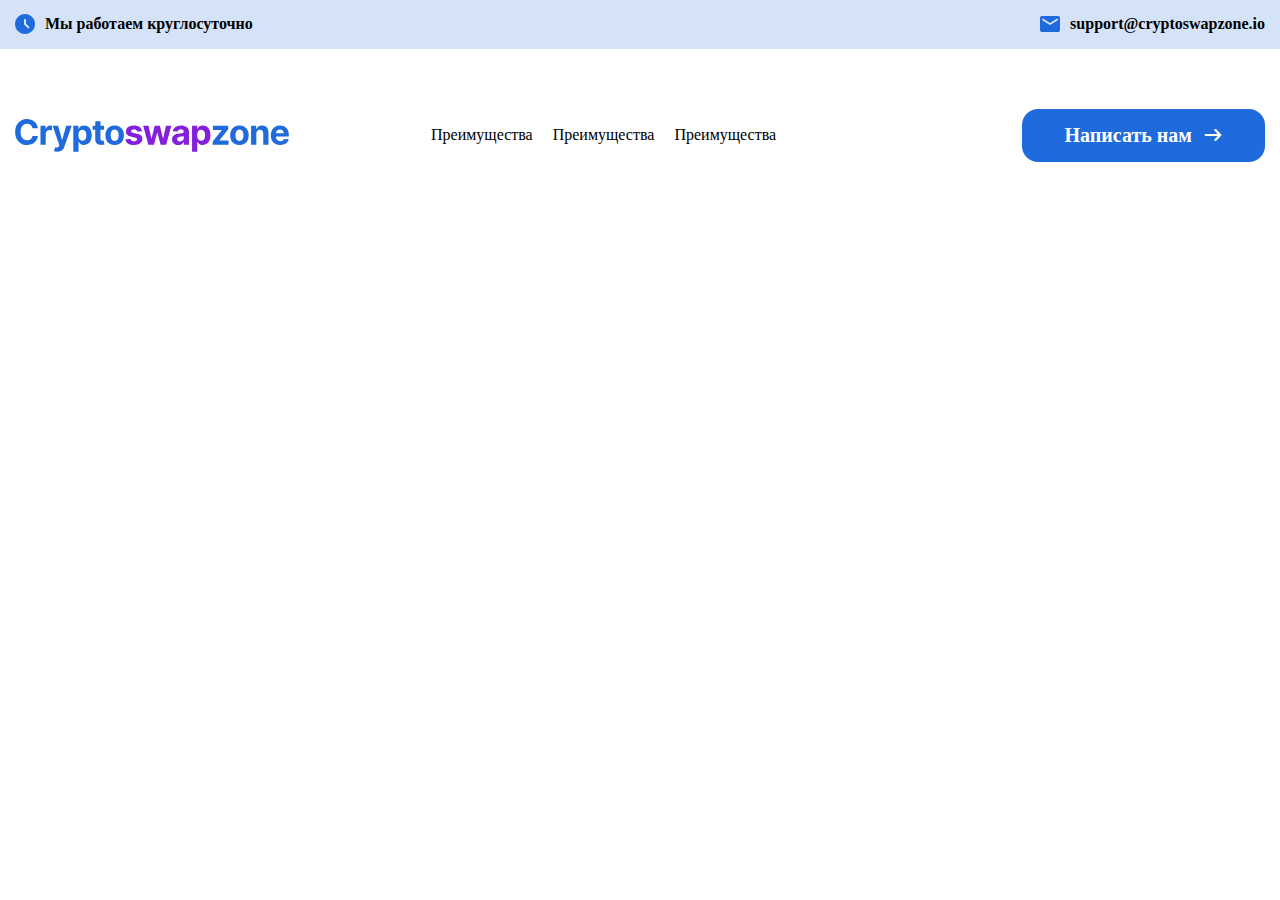
==== index.html @ b7649d2c "Add files via upload" ====
<!DOCTYPE html>
<html lang="ru">
  <head>
    <meta charset="UTF-8" />
    <meta name="viewport" content="width=device-width, initial-scale=1.0" />
    <title>Document</title>
    <link rel="stylesheet" href="css/fonts.css" />
    <link rel="stylesheet" href="css/reset.css" />
    <link rel="stylesheet" href="css/global.css" />
    <link rel="stylesheet" href="css/style.css" />
  </head>
  <body>
    <div class="wrapper">
      <header class="header">
        <div class="header__banner">
          <div class="container">
            <div class="header__banner-inner">
              <p class="header__banner-title">
                <svg
                  width="20"
                  height="20"
                  viewBox="0 0 20 20"
                  fill="none"
                  xmlns="http://www.w3.org/2000/svg"
                >
                  <path
                    d="M11 9.6V6C11 5.71667 10.9042 5.47917 10.7125 5.2875C10.5208 5.09583 10.2833 5 10 5C9.71667 5 9.47917 5.09583 9.2875 5.2875C9.09584 5.47917 9 5.71667 9 6V9.975C9 10.1083 9.025 10.2375 9.075 10.3625C9.125 10.4875 9.2 10.6 9.3 10.7L12.6 14C12.7833 14.1833 13.0167 14.275 13.3 14.275C13.5833 14.275 13.8167 14.1833 14 14C14.1833 13.8167 14.275 13.5833 14.275 13.3C14.275 13.0167 14.1833 12.7833 14 12.6L11 9.6ZM10 20C8.61667 20 7.31667 19.7375 6.1 19.2125C4.88333 18.6875 3.825 17.975 2.925 17.075C2.025 16.175 1.3125 15.1167 0.7875 13.9C0.2625 12.6833 0 11.3833 0 10C0 8.61667 0.2625 7.31667 0.7875 6.1C1.3125 4.88333 2.025 3.825 2.925 2.925C3.825 2.025 4.88333 1.3125 6.1 0.7875C7.31667 0.2625 8.61667 0 10 0C11.3833 0 12.6833 0.2625 13.9 0.7875C15.1167 1.3125 16.175 2.025 17.075 2.925C17.975 3.825 18.6875 4.88333 19.2125 6.1C19.7375 7.31667 20 8.61667 20 10C20 11.3833 19.7375 12.6833 19.2125 13.9C18.6875 15.1167 17.975 16.175 17.075 17.075C16.175 17.975 15.1167 18.6875 13.9 19.2125C12.6833 19.7375 11.3833 20 10 20Z"
                    fill="#1F6BDD"
                  />
                </svg>
                Мы работаем круглосуточно
              </p>
              <a
                class="header__banner-email"
                href="mailto:support@cryptoswapzone.io"
              >
                <svg
                  width="20"
                  height="16"
                  viewBox="0 0 20 16"
                  fill="none"
                  xmlns="http://www.w3.org/2000/svg"
                >
                  <path
                    d="M2.00001 16C1.45001 16 0.979172 15.8042 0.587503 15.4125C0.195834 15.0208 0 14.55 0 14V2C0 1.45 0.195834 0.979167 0.587503 0.5875C0.979172 0.195833 1.45001 0 2.00001 0H18.0001C18.5501 0 19.0209 0.195833 19.4126 0.5875C19.8043 0.979167 20.0001 1.45 20.0001 2V14C20.0001 14.55 19.8043 15.0208 19.4126 15.4125C19.0209 15.8042 18.5501 16 18.0001 16H2.00001ZM10 8.825C10.0834 8.825 10.1709 8.8125 10.2626 8.7875C10.3542 8.7625 10.4417 8.725 10.5251 8.675L17.6001 4.25C17.7334 4.16667 17.8334 4.0625 17.9001 3.9375C17.9668 3.8125 18.0001 3.675 18.0001 3.525C18.0001 3.19167 17.8584 2.94167 17.5751 2.775C17.2918 2.60833 17.0001 2.61667 16.7001 2.8L10 7L3.30002 2.8C3.00001 2.61667 2.70835 2.6125 2.42501 2.7875C2.14168 2.9625 2.00001 3.20833 2.00001 3.525C2.00001 3.69167 2.03334 3.8375 2.10001 3.9625C2.16668 4.0875 2.26668 4.18333 2.40001 4.25L9.47505 8.675C9.55838 8.725 9.64588 8.7625 9.73755 8.7875C9.82922 8.8125 9.91671 8.825 10 8.825Z"
                    fill="#1F6BDD"
                  />
                </svg>
                support@cryptoswapzone.io
              </a>
            </div>
          </div>
        </div>
        <div class="header__menu container">
          <div class="header__menu-inner">
            <div class="header__menu-left">
              <img
                src="./images/Cryptoswapzone.svg"
                alt="Cryptoswapzone-logo"
              />
              <nav class="header__nav">
                <ul class="header__nav-list">
                  <li class="header__nav-item">
                    <a class="header__nav-link" href="#advantages"
                      >Преимущества</a
                    >
                  </li>
                  <li class="header__nav-item">
                    <a class="header__nav-link" href="#advantages"
                      >Преимущества</a
                    >
                  </li>
                  <li class="header__nav-item">
                    <a class="header__nav-link" href="#advantages"
                      >Преимущества</a
                    >
                  </li>
                </ul>
              </nav>
            </div>
            <button class="header__button">
              Написать нам
              <svg
                width="18"
                height="12"
                viewBox="0 0 18 12"
                fill="none"
                xmlns="http://www.w3.org/2000/svg"
              >
                <path
                  d="M13.7057 7.07855H1.67875C1.37313 7.07855 1.11695 6.97519 0.91021 6.76847C0.703468 6.56175 0.600098 6.30559 0.600098 6C0.600098 5.69441 0.703468 5.43825 0.91021 5.23153C1.11695 5.02481 1.37313 4.92144 1.67875 4.92144H13.7057L10.6316 1.84756C10.4158 1.63185 10.3125 1.38019 10.3214 1.09257C10.3304 0.804959 10.4338 0.553297 10.6316 0.337586C10.8473 0.121875 11.1035 0.00952533 11.4001 0.00053737C11.6967 -0.00845059 11.9529 0.0949109 12.1686 0.310622L17.1035 5.24501C17.2113 5.35287 17.2877 5.46971 17.3327 5.59554C17.3776 5.72137 17.4001 5.85619 17.4001 6C17.4001 6.14381 17.3776 6.27863 17.3327 6.40446C17.2877 6.53029 17.2113 6.64713 17.1035 6.75499L12.1686 11.6894C11.9529 11.9051 11.6967 12.0084 11.4001 11.9995C11.1035 11.9905 10.8473 11.8781 10.6316 11.6624C10.4338 11.4467 10.3304 11.195 10.3214 10.9074C10.3125 10.6198 10.4158 10.3681 10.6316 10.1524L13.7057 7.07855Z"
                  fill="white"
                />
              </svg>
            </button>
          </div>
        </div>
      </header>
      <main class="main"></main>
      <footer class="footer"></footer>
    </div>
  </body>
</html>
---- css/fonts.css ----
@font-face {
  font-family: "Gilroy";
  src: local("Gilroy-Bold"), local("Gilroy-Bold"),
    url("../fonts/Gilroy-Bold.woff2") format("woff2"),
    url("../fonts/Gilroy-Bold.woff") format("woff");
  font-weight: bold;
  font-style: normal;
  font-display: swap;
}

@font-face {
  font-family: "Gilroy";
  src: local("Gilroy-Medium"), local("Gilroy-Medium"),
    url("../fonts/Gilroy-Medium.woff2") format("woff2"),
    url("../fonts/Gilroy-Medium.woff") format("woff");
  font-weight: 500;
  font-style: normal;
  font-display: swap;
}

@font-face {
  font-family: "Gilroy";
  src: local("Gilroy-SemiBold"), local("Gilroy-SemiBold"),
    url("../fonts/Gilroy-SemiBold.woff2") format("woff2"),
    url("../fonts/Gilroy-SemiBold.woff") format("woff");
  font-weight: 600;
  font-style: normal;
  font-display: swap;
}
---- css/global.css ----
/* Глобальные стили */

:root {
  --general-text: #0e2850;
  --accent-text: #1f6bdd;
  --second-accent-text: #841fdd;
  --general-bg: #ffffff;
  --accent-bg: #f4e7ff;
  --second-accent-bg: #841fdd;
  --footer-text: #ffffff;
  --transition: all 0.4s;
}

.body {
  font-family: "Gilroy", sans-serif;
  line-height: 32.4px;
  font-size: 24px;
  font-weight: 500;
  color: var(--general-text);
  background: var(--general-bg);
}

.wrapper {
  min-height: 100%;
  width: 100%;
  overflow: hidden;
  display: flex;
  flex-direction: column;
}

.main {
  flex-grow: 1;
}

.container {
  max-width: 1750px;
  margin: 0 auto;
  padding: 0 15px;
  height: 100%;
}

.body--opened-menu {
  overflow: hidden;
}

.body--opened-modal {
  overflow: hidden;
}
---- css/style.css ----
/* ========Банер над меню======== */

.header__banner {
  font-size: 16px;
  line-height: 20.8px;
  font-weight: 600;
  background-color: #d5e3f9;
}
.header__banner-inner {
  display: flex;
  justify-content: space-between;
  align-items: center;
  padding: 14px 0;
}
.header__banner-title,
.header__banner-email {
  display: flex;
  align-items: center;
  gap: 10px;
}
.header__banner-title svg,
.header__banner-email svg {
  align-self: center;
}

/* ========Меню======== */
.header__menu {
  font-size: 16px;
  line-height: 20.8px;
}
.header__menu-inner {
  display: flex;
  justify-content: space-between;
  padding: 60px 0;
}
.header__menu-left {
  display: flex;
  justify-content: left;
  align-items: center;
  gap: 142px;
}
.header__menu-left img {
  display: block;
}
.header__nav {
  font-weight: 500;
}
.header__nav-list {
  display: flex;
  align-items: center;
  gap: 20px;
}
.header__button {
  border-radius: 16px;
  background: var(--accent-text);
  padding: 15px 43px;
  font-weight: 700;
  font-size: 20px;
  color: #fff;
  display: flex;
  align-items: center;
  gap: 12px;
}
/* ========Медиа запросы======== */

@media (max-width: 1920px) {
  /* Стили для экранов с максимальной шириной 1920px */
}

@media (max-width: 1440px) {
  /* Стили для экранов с максимальной шириной 1440px */
}
@media (max-width: 768px) {
  .header__banner {
    display: none;
  }
}
@media (max-width: 360px) {
  /* Стили для экранов с максимальной шириной 360px */
}
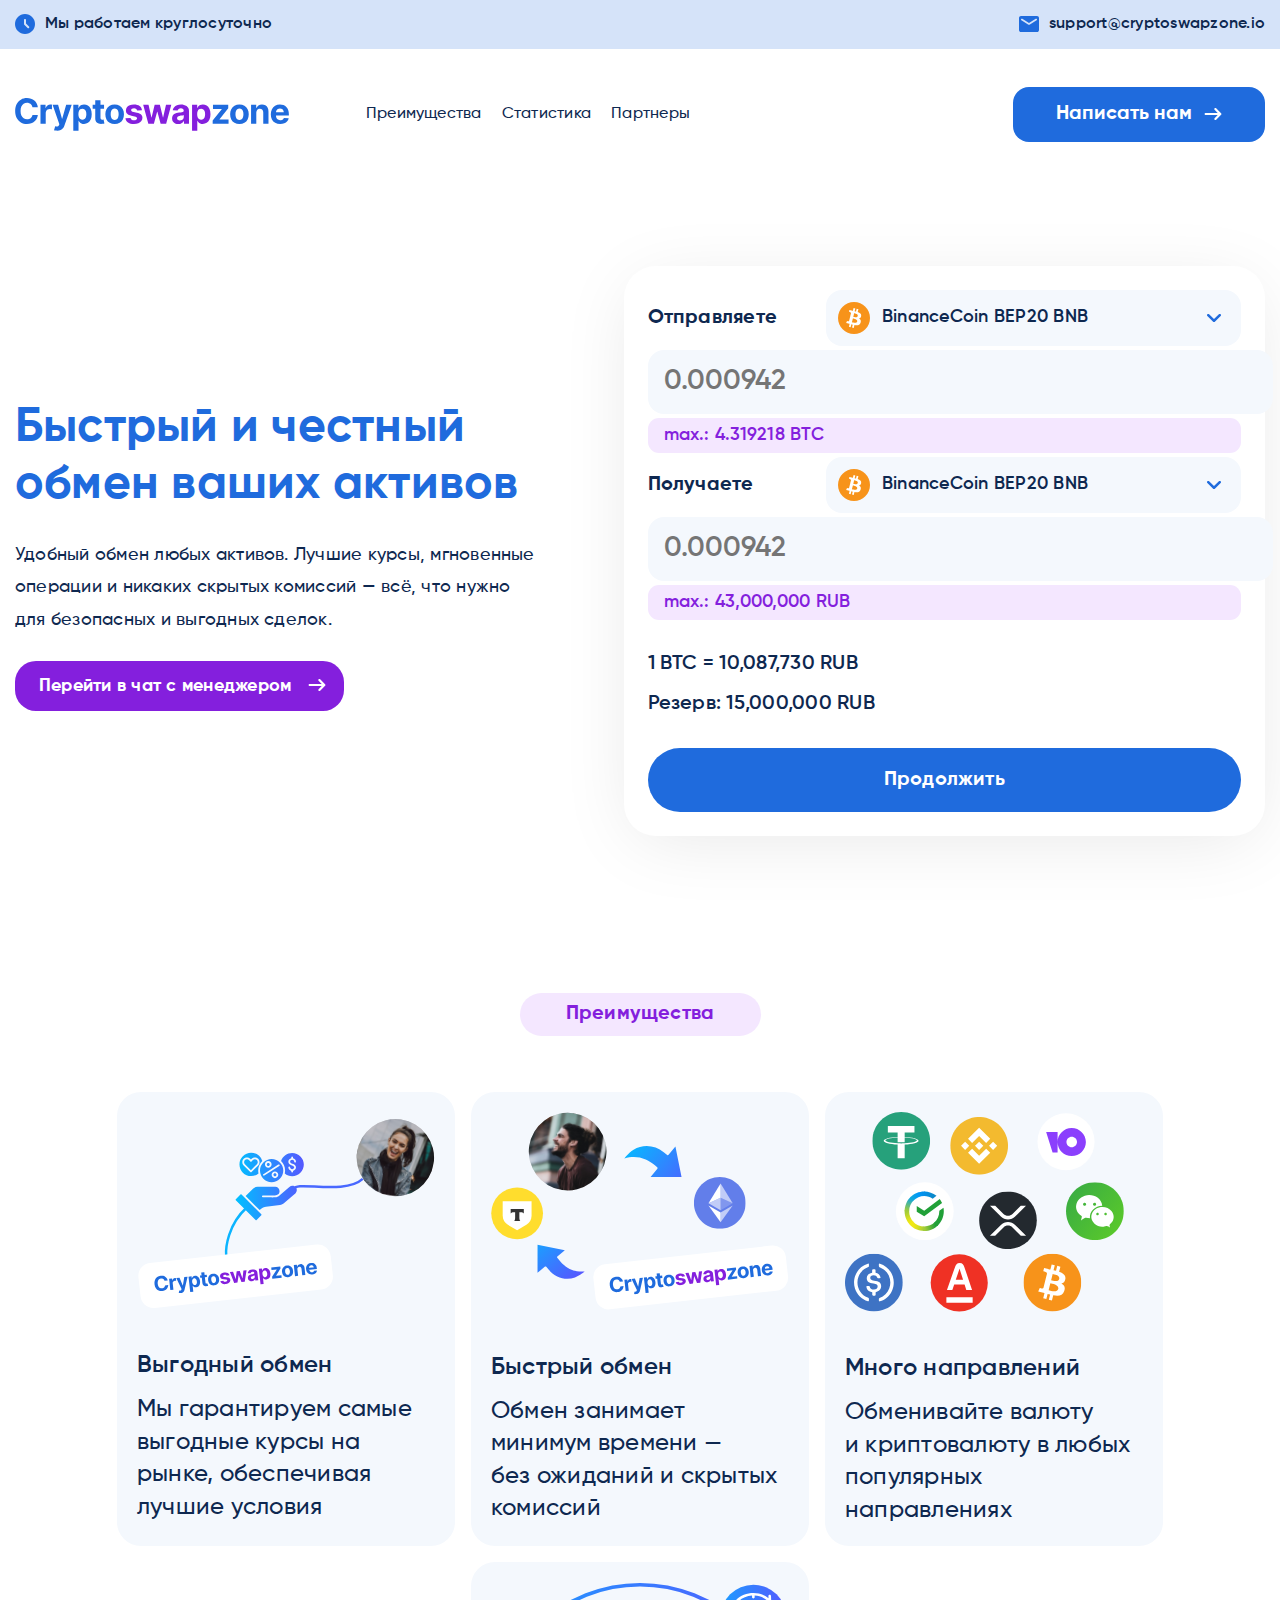
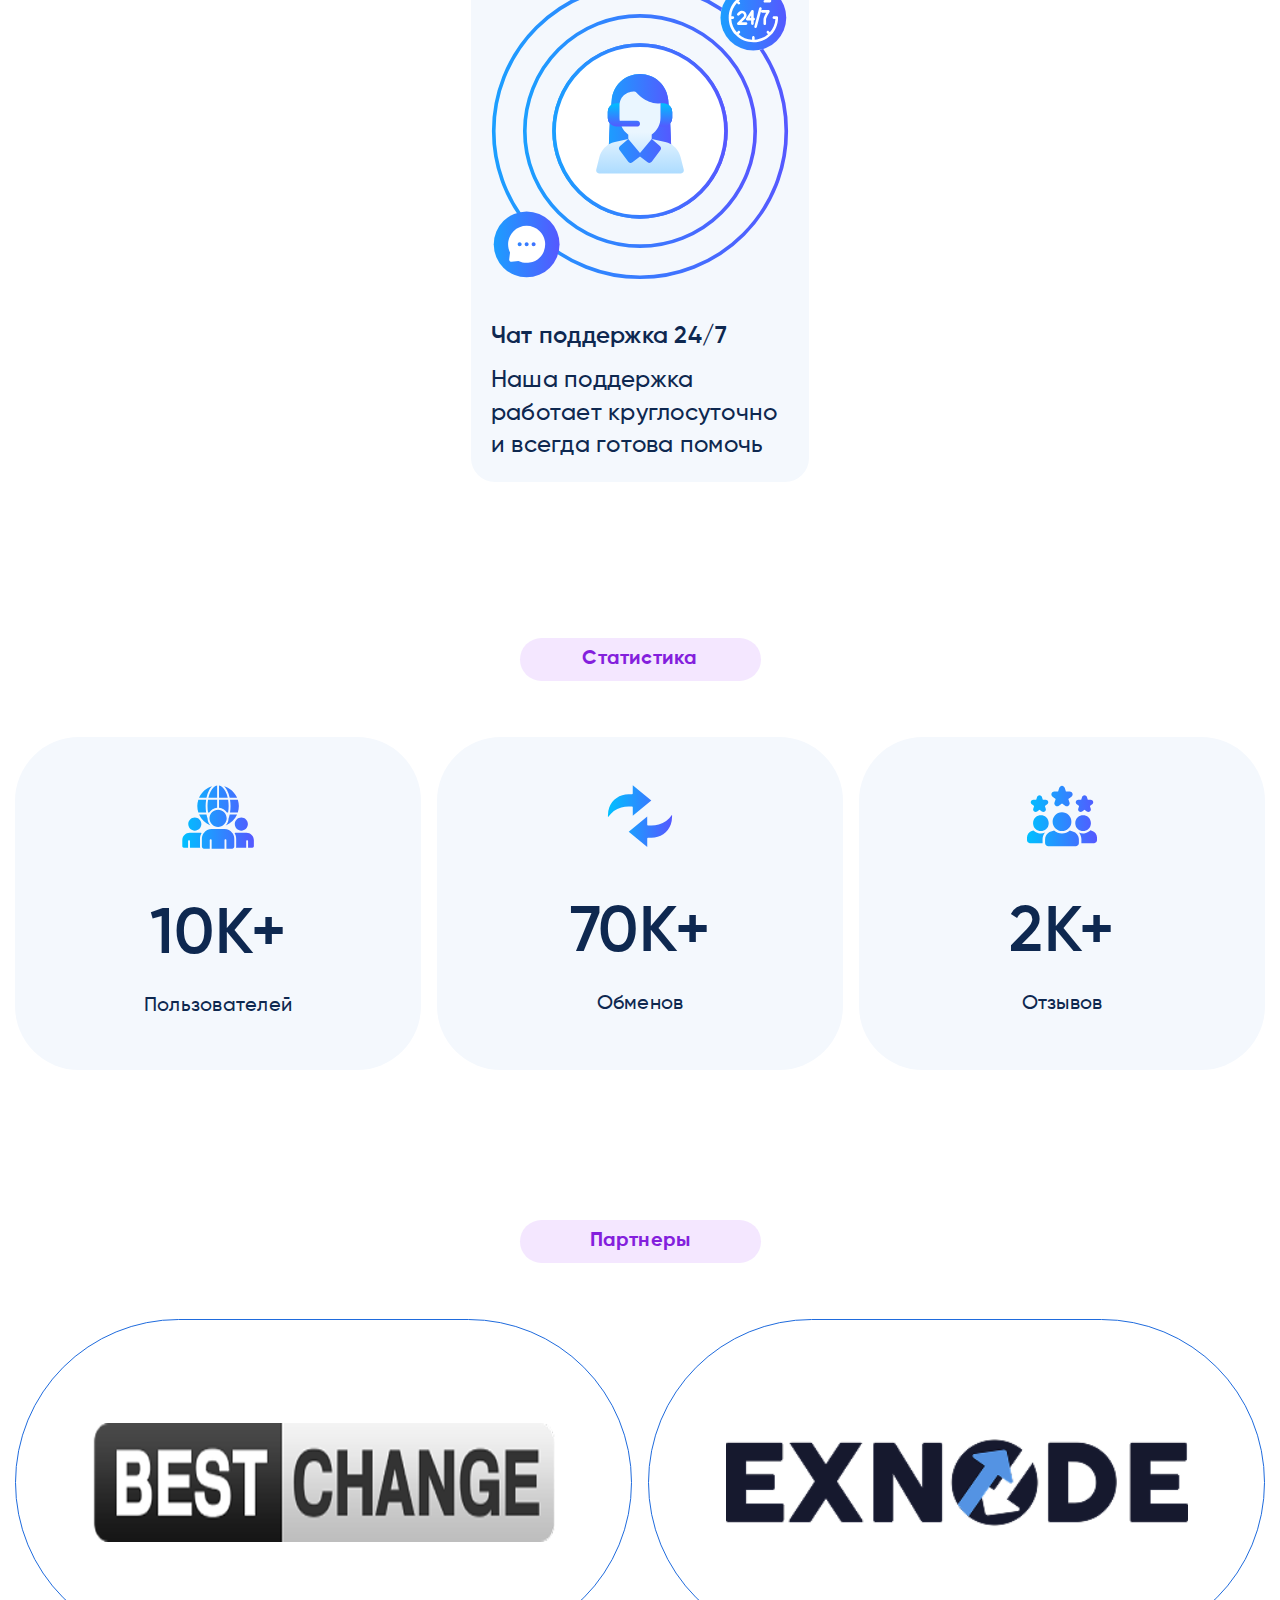
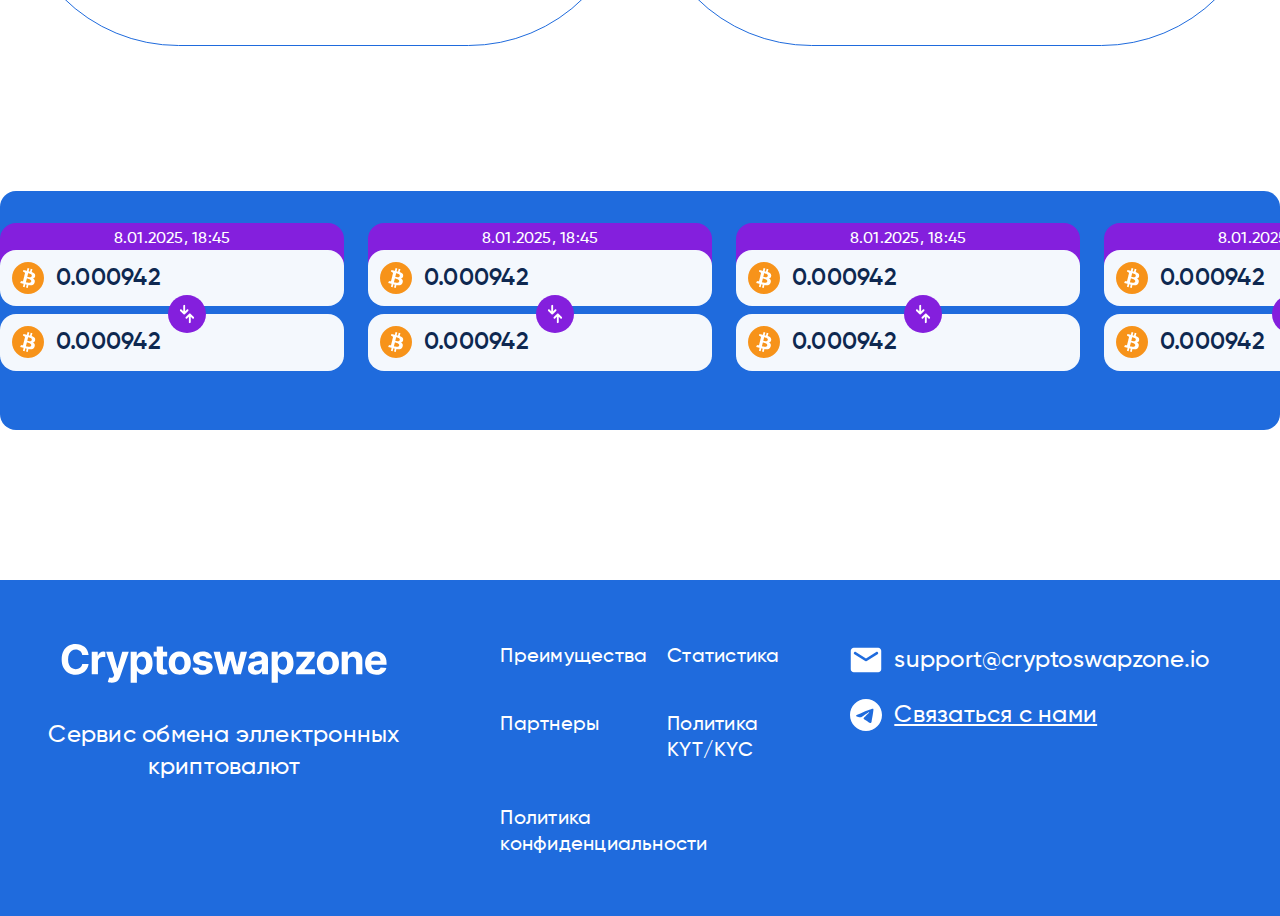
==== commit 0f9b83ac: "Add files via upload" ====
--- a/index.html
+++ b/index.html
@@ -9,8 +9,7 @@
     <link rel="stylesheet" href="css/global.css" />
     <link rel="stylesheet" href="css/style.css" />
   </head>
-  <body>
-    <div class="wrapper">
+  <body class="body">
       <header class="header">
         <div class="header__banner">
           <div class="container">
@@ -57,28 +56,32 @@
               <img
                 src="./images/Cryptoswapzone.svg"
                 alt="Cryptoswapzone-logo"
+                class="website-logo"
               />
               <nav class="header__nav">
                 <ul class="header__nav-list">
                   <li class="header__nav-item">
-                    <a class="header__nav-link" href="#advantages"
+                    <a class="header__nav-link" href="#features"
                       >Преимущества</a
                     >
                   </li>
                   <li class="header__nav-item">
-                    <a class="header__nav-link" href="#advantages"
-                      >Преимущества</a
+                    <a class="header__nav-link" href="#statistic"
+                      >Статистика</a
                     >
                   </li>
                   <li class="header__nav-item">
-                    <a class="header__nav-link" href="#advantages"
-                      >Преимущества</a
+                    <a class="header__nav-link" href="#partners"
+                      >Партнеры</a
                     >
                   </li>
                 </ul>
               </nav>
             </div>
-            <button class="header__button">
+            <a class="burger-icon" href="#">
+              <span></span>
+            </a>
+            <button class="header__button" onclick="openModal()">
               Написать нам
               <svg
                 width="18"
@@ -96,8 +99,317 @@
           </div>
         </div>
       </header>
-      <main class="main"></main>
-      <footer class="footer"></footer>
+      <main class="main">
+        <section class="hero container">
+          <div class="hero__wrapper">
+            <div class="hero__descr">
+              <h1 class="hero__title">Быстрый и честный обмен ваших активов</h1>
+              <p class="hero__text">Удобный обмен любых активов. Лучшие курсы, мгновенные операции и никаких скрытых комиссий — всё, что нужно для безопасных и выгодных сделок.</p>
+              <a class="hero__button" href="#">
+                Перейти в чат с менеджером
+                <svg width="18" height="12" viewBox="0 0 18 12" fill="none" xmlns="http://www.w3.org/2000/svg">
+                  <path d="M13.7057 7.07855H1.67875C1.37313 7.07855 1.11695 6.97519 0.91021 6.76847C0.703468 6.56175 0.600098 6.30559 0.600098 6C0.600098 5.69441 0.703468 5.43825 0.91021 5.23153C1.11695 5.02481 1.37313 4.92144 1.67875 4.92144H13.7057L10.6316 1.84756C10.4158 1.63185 10.3125 1.38019 10.3214 1.09257C10.3304 0.804959 10.4338 0.553297 10.6316 0.337586C10.8473 0.121875 11.1035 0.00952533 11.4001 0.00053737C11.6967 -0.00845059 11.9529 0.0949109 12.1686 0.310622L17.1035 5.24501C17.2113 5.35287 17.2877 5.46971 17.3327 5.59554C17.3776 5.72137 17.4001 5.85619 17.4001 6C17.4001 6.14381 17.3776 6.27863 17.3327 6.40446C17.2877 6.53029 17.2113 6.64713 17.1035 6.75499L12.1686 11.6894C11.9529 11.9051 11.6967 12.0084 11.4001 11.9995C11.1035 11.9905 10.8473 11.8781 10.6316 11.6624C10.4338 11.4467 10.3304 11.195 10.3214 10.9074C10.3125 10.6198 10.4158 10.3681 10.6316 10.1524L13.7057 7.07855Z" fill="white"/>
+                </svg>                   
+              </a>
+            </div>
+            <div class="calculator">
+              <div class="calculator_wrapper">
+                <div class="calculator__wrapper-title">
+                  <p class="calculator__wraper-title-text">Отправляете</p>
+                  <div class="calculator__dropdown">
+                    <div class="calculator__dropdown-left">
+                      <img src="/images/bitcoin-logo.svg" alt="bitcoin-logo">
+                      <span>BinanceCoin BEP20 BNB</span>
+                    </div>
+                    <svg width="14" height="8" viewBox="0 0 14 8" fill="none" xmlns="http://www.w3.org/2000/svg">
+                      <path d="M7 8C6.83259 8 6.67564 7.97455 6.52915 7.92366C6.38266 7.87277 6.24664 7.78626 6.12108 7.66412L0.345291 2.0458C0.115097 1.82188 0 1.5369 0 1.19084C0 0.844784 0.115097 0.559796 0.345291 0.335878C0.575486 0.111959 0.86846 0 1.22422 0C1.57997 0 1.87294 0.111959 2.10314 0.335878L7 5.09924L11.8969 0.335878C12.1271 0.111959 12.42 0 12.7758 0C13.1315 0 13.4245 0.111959 13.6547 0.335878C13.8849 0.559796 14 0.844784 14 1.19084C14 1.5369 13.8849 1.82188 13.6547 2.0458L7.87892 7.66412C7.75336 7.78626 7.61734 7.87277 7.47085 7.92366C7.32436 7.97455 7.16741 8 7 8Z" fill="#1F6BDD" />
+                    </svg>
+                  </div>
+                </div>
+                <input class="calculator__input calculator__input--send" type="number" placeholder="0.000942">
+                <div class="calculator__limit">
+                  max.: 4.319218 BTC
+                </div>
+                <div class="calculator__wrapper-title">
+                  <p class="calculator__wraper-title-text">Получаете</p>
+                  <div class="calculator__dropdown">
+                    <div class="calculator__dropdown-left">
+                      <img src="/images/bitcoin-logo.svg" alt="bitcoin-logo">
+                      <span>BinanceCoin BEP20 BNB</span>
+                    </div>
+                    <svg width="14" height="8" viewBox="0 0 14 8" fill="none" xmlns="http://www.w3.org/2000/svg">
+                      <path d="M7 8C6.83259 8 6.67564 7.97455 6.52915 7.92366C6.38266 7.87277 6.24664 7.78626 6.12108 7.66412L0.345291 2.0458C0.115097 1.82188 0 1.5369 0 1.19084C0 0.844784 0.115097 0.559796 0.345291 0.335878C0.575486 0.111959 0.86846 0 1.22422 0C1.57997 0 1.87294 0.111959 2.10314 0.335878L7 5.09924L11.8969 0.335878C12.1271 0.111959 12.42 0 12.7758 0C13.1315 0 13.4245 0.111959 13.6547 0.335878C13.8849 0.559796 14 0.844784 14 1.19084C14 1.5369 13.8849 1.82188 13.6547 2.0458L7.87892 7.66412C7.75336 7.78626 7.61734 7.87277 7.47085 7.92366C7.32436 7.97455 7.16741 8 7 8Z" fill="#1F6BDD" />
+                    </svg>
+                  </div>
+                </div>
+                <input class="calculator__input calculator__input--get" type="number" placeholder="0.000942">
+                <div class="calculator__limit calculator__limit--bottom">
+                  max.: 43,000,000 RUB
+                </div>
+                <p class="calculator_exchange-rate">
+                  <span>1 BTC</span> = <span>10,087,730 RUB</span>
+                </p>
+                <p class="calculator_reserve-rate">
+                  Резерв: <span>15,000,000 RUB</span>
+                </p>
+                <button class="calculator__button" onclick="openModal()">Продолжить</button>
+              </div>
+            </div>
+            
+          </div>
+        </section>
+        <section class="features container" id="features">
+          <div class="features__container">
+            <h2 class="section__title">
+              Преимущества
+            </h2>
+            <div class="section__wrapper section__wrapper--features">
+              <div class="features__col">
+                <img class="features__col-img" src="/images/favorable-exchange.svg" alt="">
+                <h4 class="features__col-title">
+                  Выгодный обмен
+                </h4>
+                <p class="features__col-descr">
+                  Мы гарантируем самые выгодные курсы на рынке, обеспечивая лучшие условия
+                </p>
+              </div>
+              <div class="features__col">
+                <img class="features__col-img" src="/images/quick-exchange.svg" alt="">
+                <h4 class="features__col-title">
+                  Быстрый обмен
+                </h4>
+                <p class="features__col-descr">
+                  Обмен занимает минимум времени — без ожиданий и скрытых комиссий
+                </p>
+              </div>
+              <div class="features__col">
+                <img class="features__col-img" src="/images/many-directions.svg" alt="">
+                <h4 class="features__col-title">
+                  Много направлений
+                </h4>
+                <p class="features__col-descr">
+                  Обменивайте валюту и криптовалюту в любых популярных направлениях
+                </p>
+              </div>
+              <div class="features__col">
+                <img class="features__col-img" src="/images/chat-support.svg" alt="">
+                <h4 class="features__col-title">
+                  Чат поддержка 24/7
+                </h4>
+                <p class="features__col-descr">
+                  Наша поддержка работает круглосуточно и всегда готова помочь
+                </p>
+              </div>
+            </div>
+          </div>
+        </section>
+        <section class="stats container" id="statistic">
+          <div class="stats__container">
+            <h2 class="section__title">Статистика</h2>
+            <div class="section__wrapper section__wrapper--stats">
+              <div class="stats__col">
+                <img class="stats__col-img" src="/images/group-of-people.svg" alt="group of people logo">
+                <h4 class="stats__col-title">
+                  10К+
+                </h4>
+                <span class="stats__col-descr">
+                  Пользователей
+                </span>
+              </div>
+              <div class="stats__col">
+                <img class="stats__col-img" src="/images/exchange.svg" alt="group of people logo">
+                <h4 class="stats__col-title">
+                  70К+
+                </h4>
+                <span class="stats__col-descr">
+                  Обменов
+                </span>
+              </div>
+              <div class="stats__col">
+                <img class="stats__col-img" src="/images/feedback-group-of-people.svg" alt="group of people logo">
+                <h4 class="stats__col-title">
+                  2К+
+                </h4>
+                <span class="stats__col-descr">
+                  Отзывов
+                </span>
+              </div>
+            </div>
+          </div>
+        </section>
+        <section class="partners container" id="partners">
+          <div class="partners__container">
+            <h2 class="section__title">
+              Партнеры
+            </h2>
+            <div class="section__wrapper section__wrapper--partners">
+              <div class="partners__col">
+                <img src="/images/best-change-logo.png" alt="best change logo">
+              </div>
+              <div class="partners__col">
+                <img src="/images/exnode-logo.png" alt="exnode logo">
+              </div>
+            </div>
+          </div>
+        </section>
+        <section class="carousel container">
+          <div class="carousel__container">
+            <div class="carousel__wrapper">
+              <div class="carousel__col-wrapper">
+                <div class="carousel__col-title">
+                  <div class="carousel__col-banner">8.01.2025, 18:45</div>
+                  <div class="carousel__col carousel__col--top">
+                    <img src="/images/bitcoin-logo.svg" alt="bitcoin logo">
+                    <span>0.000942</span>
+                  </div>
+                </div>
+                <div class="carousel__col carousel__col--bottom">
+                  <img src="/images/bitcoin-logo.svg" alt="bitcoin logo">
+                  <span>0.000942</span>
+                  <svg width="16" height="20" viewBox="0 0 16 20" fill="none" xmlns="http://www.w3.org/2000/svg">
+                    <path d="M11.75 12.6487V18.4377C11.75 18.7034 11.6601 18.926 11.4804 19.1057C11.3008 19.2854 11.0781 19.3752 10.8125 19.3752C10.5469 19.3752 10.3242 19.2854 10.1445 19.1057C9.96482 18.926 9.87498 18.7034 9.87498 18.4377V12.6487L8.11717 14.4065C7.94529 14.5784 7.73045 14.6643 7.47264 14.6643C7.21482 14.6643 6.99217 14.5784 6.80467 14.4065C6.61717 14.219 6.52342 13.9963 6.52342 13.7385C6.52342 13.4807 6.61717 13.2581 6.80467 13.0706L10.1562 9.71899C10.25 9.62524 10.3515 9.55884 10.4609 9.51978C10.5703 9.48071 10.6875 9.46118 10.8125 9.46118C10.9375 9.46118 11.0547 9.48071 11.164 9.51978C11.2734 9.55884 11.375 9.62524 11.4687 9.71899L14.8437 13.094C15.0312 13.2815 15.1211 13.5002 15.1133 13.7502C15.1054 14.0002 15.0078 14.219 14.8203 14.4065C14.6328 14.5784 14.414 14.6682 14.164 14.676C13.914 14.6838 13.6953 14.594 13.5078 14.4065L11.75 12.6487ZM6.12498 7.35181L7.88279 5.59399C8.05467 5.42212 8.26951 5.33618 8.52732 5.33618C8.78514 5.33618 9.00779 5.42212 9.19529 5.59399C9.38279 5.78149 9.47654 6.00415 9.47654 6.26196C9.47654 6.51978 9.38279 6.74243 9.19529 6.92993L5.84373 10.2815C5.74998 10.3752 5.64842 10.4417 5.53904 10.4807C5.42967 10.5198 5.31248 10.5393 5.18748 10.5393C5.06248 10.5393 4.94529 10.5198 4.83592 10.4807C4.72654 10.4417 4.62498 10.3752 4.53123 10.2815L1.15623 6.90649C0.96873 6.71899 0.878887 6.50024 0.886699 6.25024C0.894512 6.00024 0.992168 5.78149 1.17967 5.59399C1.36717 5.42212 1.58592 5.33228 1.83592 5.32446C2.08592 5.31665 2.30467 5.40649 2.49217 5.59399L4.24998 7.35181V1.56274C4.24998 1.29712 4.33982 1.07446 4.51951 0.894776C4.6992 0.715088 4.92186 0.625244 5.18748 0.625244C5.45311 0.625244 5.67576 0.715088 5.85545 0.894776C6.03514 1.07446 6.12498 1.29712 6.12498 1.56274V7.35181Z" fill="white"/>
+                  </svg>                  
+                </div>
+              </div>
+              <div class="carousel__col-wrapper">
+                <div class="carousel__col-title">
+                  <div class="carousel__col-banner">8.01.2025, 18:45</div>
+                  <div class="carousel__col carousel__col--top">
+                    <img src="/images/bitcoin-logo.svg" alt="bitcoin logo">
+                    <span>0.000942</span>
+                  </div>
+                </div>
+                <div class="carousel__col carousel__col--bottom">
+                  <img src="/images/bitcoin-logo.svg" alt="bitcoin logo">
+                  <span>0.000942</span>
+                  <svg width="16" height="20" viewBox="0 0 16 20" fill="none" xmlns="http://www.w3.org/2000/svg">
+                    <path d="M11.75 12.6487V18.4377C11.75 18.7034 11.6601 18.926 11.4804 19.1057C11.3008 19.2854 11.0781 19.3752 10.8125 19.3752C10.5469 19.3752 10.3242 19.2854 10.1445 19.1057C9.96482 18.926 9.87498 18.7034 9.87498 18.4377V12.6487L8.11717 14.4065C7.94529 14.5784 7.73045 14.6643 7.47264 14.6643C7.21482 14.6643 6.99217 14.5784 6.80467 14.4065C6.61717 14.219 6.52342 13.9963 6.52342 13.7385C6.52342 13.4807 6.61717 13.2581 6.80467 13.0706L10.1562 9.71899C10.25 9.62524 10.3515 9.55884 10.4609 9.51978C10.5703 9.48071 10.6875 9.46118 10.8125 9.46118C10.9375 9.46118 11.0547 9.48071 11.164 9.51978C11.2734 9.55884 11.375 9.62524 11.4687 9.71899L14.8437 13.094C15.0312 13.2815 15.1211 13.5002 15.1133 13.7502C15.1054 14.0002 15.0078 14.219 14.8203 14.4065C14.6328 14.5784 14.414 14.6682 14.164 14.676C13.914 14.6838 13.6953 14.594 13.5078 14.4065L11.75 12.6487ZM6.12498 7.35181L7.88279 5.59399C8.05467 5.42212 8.26951 5.33618 8.52732 5.33618C8.78514 5.33618 9.00779 5.42212 9.19529 5.59399C9.38279 5.78149 9.47654 6.00415 9.47654 6.26196C9.47654 6.51978 9.38279 6.74243 9.19529 6.92993L5.84373 10.2815C5.74998 10.3752 5.64842 10.4417 5.53904 10.4807C5.42967 10.5198 5.31248 10.5393 5.18748 10.5393C5.06248 10.5393 4.94529 10.5198 4.83592 10.4807C4.72654 10.4417 4.62498 10.3752 4.53123 10.2815L1.15623 6.90649C0.96873 6.71899 0.878887 6.50024 0.886699 6.25024C0.894512 6.00024 0.992168 5.78149 1.17967 5.59399C1.36717 5.42212 1.58592 5.33228 1.83592 5.32446C2.08592 5.31665 2.30467 5.40649 2.49217 5.59399L4.24998 7.35181V1.56274C4.24998 1.29712 4.33982 1.07446 4.51951 0.894776C4.6992 0.715088 4.92186 0.625244 5.18748 0.625244C5.45311 0.625244 5.67576 0.715088 5.85545 0.894776C6.03514 1.07446 6.12498 1.29712 6.12498 1.56274V7.35181Z" fill="white"/>
+                  </svg>                  
+                </div>
+              </div>
+              <div class="carousel__col-wrapper">
+                <div class="carousel__col-title">
+                  <div class="carousel__col-banner">8.01.2025, 18:45</div>
+                  <div class="carousel__col carousel__col--top">
+                    <img src="/images/bitcoin-logo.svg" alt="bitcoin logo">
+                    <span>0.000942</span>
+                  </div>
+                </div>
+                <div class="carousel__col carousel__col--bottom">
+                  <img src="/images/bitcoin-logo.svg" alt="bitcoin logo">
+                  <span>0.000942</span>
+                  <svg width="16" height="20" viewBox="0 0 16 20" fill="none" xmlns="http://www.w3.org/2000/svg">
+                    <path d="M11.75 12.6487V18.4377C11.75 18.7034 11.6601 18.926 11.4804 19.1057C11.3008 19.2854 11.0781 19.3752 10.8125 19.3752C10.5469 19.3752 10.3242 19.2854 10.1445 19.1057C9.96482 18.926 9.87498 18.7034 9.87498 18.4377V12.6487L8.11717 14.4065C7.94529 14.5784 7.73045 14.6643 7.47264 14.6643C7.21482 14.6643 6.99217 14.5784 6.80467 14.4065C6.61717 14.219 6.52342 13.9963 6.52342 13.7385C6.52342 13.4807 6.61717 13.2581 6.80467 13.0706L10.1562 9.71899C10.25 9.62524 10.3515 9.55884 10.4609 9.51978C10.5703 9.48071 10.6875 9.46118 10.8125 9.46118C10.9375 9.46118 11.0547 9.48071 11.164 9.51978C11.2734 9.55884 11.375 9.62524 11.4687 9.71899L14.8437 13.094C15.0312 13.2815 15.1211 13.5002 15.1133 13.7502C15.1054 14.0002 15.0078 14.219 14.8203 14.4065C14.6328 14.5784 14.414 14.6682 14.164 14.676C13.914 14.6838 13.6953 14.594 13.5078 14.4065L11.75 12.6487ZM6.12498 7.35181L7.88279 5.59399C8.05467 5.42212 8.26951 5.33618 8.52732 5.33618C8.78514 5.33618 9.00779 5.42212 9.19529 5.59399C9.38279 5.78149 9.47654 6.00415 9.47654 6.26196C9.47654 6.51978 9.38279 6.74243 9.19529 6.92993L5.84373 10.2815C5.74998 10.3752 5.64842 10.4417 5.53904 10.4807C5.42967 10.5198 5.31248 10.5393 5.18748 10.5393C5.06248 10.5393 4.94529 10.5198 4.83592 10.4807C4.72654 10.4417 4.62498 10.3752 4.53123 10.2815L1.15623 6.90649C0.96873 6.71899 0.878887 6.50024 0.886699 6.25024C0.894512 6.00024 0.992168 5.78149 1.17967 5.59399C1.36717 5.42212 1.58592 5.33228 1.83592 5.32446C2.08592 5.31665 2.30467 5.40649 2.49217 5.59399L4.24998 7.35181V1.56274C4.24998 1.29712 4.33982 1.07446 4.51951 0.894776C4.6992 0.715088 4.92186 0.625244 5.18748 0.625244C5.45311 0.625244 5.67576 0.715088 5.85545 0.894776C6.03514 1.07446 6.12498 1.29712 6.12498 1.56274V7.35181Z" fill="white"/>
+                  </svg>                  
+                </div>
+              </div>
+              <div class="carousel__col-wrapper">
+                <div class="carousel__col-title">
+                  <div class="carousel__col-banner">8.01.2025, 18:45</div>
+                  <div class="carousel__col carousel__col--top">
+                    <img src="/images/bitcoin-logo.svg" alt="bitcoin logo">
+                    <span>0.000942</span>
+                  </div>
+                </div>
+                <div class="carousel__col carousel__col--bottom">
+                  <img src="/images/bitcoin-logo.svg" alt="bitcoin logo">
+                  <span>0.000942</span>
+                  <svg width="16" height="20" viewBox="0 0 16 20" fill="none" xmlns="http://www.w3.org/2000/svg">
+                    <path d="M11.75 12.6487V18.4377C11.75 18.7034 11.6601 18.926 11.4804 19.1057C11.3008 19.2854 11.0781 19.3752 10.8125 19.3752C10.5469 19.3752 10.3242 19.2854 10.1445 19.1057C9.96482 18.926 9.87498 18.7034 9.87498 18.4377V12.6487L8.11717 14.4065C7.94529 14.5784 7.73045 14.6643 7.47264 14.6643C7.21482 14.6643 6.99217 14.5784 6.80467 14.4065C6.61717 14.219 6.52342 13.9963 6.52342 13.7385C6.52342 13.4807 6.61717 13.2581 6.80467 13.0706L10.1562 9.71899C10.25 9.62524 10.3515 9.55884 10.4609 9.51978C10.5703 9.48071 10.6875 9.46118 10.8125 9.46118C10.9375 9.46118 11.0547 9.48071 11.164 9.51978C11.2734 9.55884 11.375 9.62524 11.4687 9.71899L14.8437 13.094C15.0312 13.2815 15.1211 13.5002 15.1133 13.7502C15.1054 14.0002 15.0078 14.219 14.8203 14.4065C14.6328 14.5784 14.414 14.6682 14.164 14.676C13.914 14.6838 13.6953 14.594 13.5078 14.4065L11.75 12.6487ZM6.12498 7.35181L7.88279 5.59399C8.05467 5.42212 8.26951 5.33618 8.52732 5.33618C8.78514 5.33618 9.00779 5.42212 9.19529 5.59399C9.38279 5.78149 9.47654 6.00415 9.47654 6.26196C9.47654 6.51978 9.38279 6.74243 9.19529 6.92993L5.84373 10.2815C5.74998 10.3752 5.64842 10.4417 5.53904 10.4807C5.42967 10.5198 5.31248 10.5393 5.18748 10.5393C5.06248 10.5393 4.94529 10.5198 4.83592 10.4807C4.72654 10.4417 4.62498 10.3752 4.53123 10.2815L1.15623 6.90649C0.96873 6.71899 0.878887 6.50024 0.886699 6.25024C0.894512 6.00024 0.992168 5.78149 1.17967 5.59399C1.36717 5.42212 1.58592 5.33228 1.83592 5.32446C2.08592 5.31665 2.30467 5.40649 2.49217 5.59399L4.24998 7.35181V1.56274C4.24998 1.29712 4.33982 1.07446 4.51951 0.894776C4.6992 0.715088 4.92186 0.625244 5.18748 0.625244C5.45311 0.625244 5.67576 0.715088 5.85545 0.894776C6.03514 1.07446 6.12498 1.29712 6.12498 1.56274V7.35181Z" fill="white"/>
+                  </svg>                  
+                </div>
+              </div>
+              <div class="carousel__col-wrapper">
+                <div class="carousel__col-title">
+                  <div class="carousel__col-banner">8.01.2025, 18:45</div>
+                  <div class="carousel__col carousel__col--top">
+                    <img src="/images/bitcoin-logo.svg" alt="bitcoin logo">
+                    <span>0.000942</span>
+                  </div>
+                </div>
+                <div class="carousel__col carousel__col--bottom">
+                  <img src="/images/bitcoin-logo.svg" alt="bitcoin logo">
+                  <span>0.000942</span>
+                  <svg width="16" height="20" viewBox="0 0 16 20" fill="none" xmlns="http://www.w3.org/2000/svg">
+                    <path d="M11.75 12.6487V18.4377C11.75 18.7034 11.6601 18.926 11.4804 19.1057C11.3008 19.2854 11.0781 19.3752 10.8125 19.3752C10.5469 19.3752 10.3242 19.2854 10.1445 19.1057C9.96482 18.926 9.87498 18.7034 9.87498 18.4377V12.6487L8.11717 14.4065C7.94529 14.5784 7.73045 14.6643 7.47264 14.6643C7.21482 14.6643 6.99217 14.5784 6.80467 14.4065C6.61717 14.219 6.52342 13.9963 6.52342 13.7385C6.52342 13.4807 6.61717 13.2581 6.80467 13.0706L10.1562 9.71899C10.25 9.62524 10.3515 9.55884 10.4609 9.51978C10.5703 9.48071 10.6875 9.46118 10.8125 9.46118C10.9375 9.46118 11.0547 9.48071 11.164 9.51978C11.2734 9.55884 11.375 9.62524 11.4687 9.71899L14.8437 13.094C15.0312 13.2815 15.1211 13.5002 15.1133 13.7502C15.1054 14.0002 15.0078 14.219 14.8203 14.4065C14.6328 14.5784 14.414 14.6682 14.164 14.676C13.914 14.6838 13.6953 14.594 13.5078 14.4065L11.75 12.6487ZM6.12498 7.35181L7.88279 5.59399C8.05467 5.42212 8.26951 5.33618 8.52732 5.33618C8.78514 5.33618 9.00779 5.42212 9.19529 5.59399C9.38279 5.78149 9.47654 6.00415 9.47654 6.26196C9.47654 6.51978 9.38279 6.74243 9.19529 6.92993L5.84373 10.2815C5.74998 10.3752 5.64842 10.4417 5.53904 10.4807C5.42967 10.5198 5.31248 10.5393 5.18748 10.5393C5.06248 10.5393 4.94529 10.5198 4.83592 10.4807C4.72654 10.4417 4.62498 10.3752 4.53123 10.2815L1.15623 6.90649C0.96873 6.71899 0.878887 6.50024 0.886699 6.25024C0.894512 6.00024 0.992168 5.78149 1.17967 5.59399C1.36717 5.42212 1.58592 5.33228 1.83592 5.32446C2.08592 5.31665 2.30467 5.40649 2.49217 5.59399L4.24998 7.35181V1.56274C4.24998 1.29712 4.33982 1.07446 4.51951 0.894776C4.6992 0.715088 4.92186 0.625244 5.18748 0.625244C5.45311 0.625244 5.67576 0.715088 5.85545 0.894776C6.03514 1.07446 6.12498 1.29712 6.12498 1.56274V7.35181Z" fill="white"/>
+                  </svg>                  
+                </div>
+              </div>
+            </div>
+          </div>
+        </section>
+        
+      </main>
+      <footer class="footer">
+        <div class="container">
+          <div class="footer_wrapper">
+            <div class="footer__logo-col">
+              <img src="/images/Cryptoswapzone-white.svg" alt="Cryptoswapzone-logo">
+              <p>Сервис обмена эллектронных криптовалют</p>
+            </div>
+            <div class="footer__menu-col">
+              <div class="footer__menu-col-wrap">
+                <ul class="footer__menu-one-list">
+                  <li class="footer__menu-one-item">
+                    <a class="footer__menu-one-link" href="#features">
+                      Преимущества
+                    </a>
+                  </li>
+                  <li class="footer__menu-one-item">
+                    <a class="footer__menu-one-link" href="#partners">
+                      Партнеры
+                    </a>
+                  </li>
+                </ul>
+                <ul class="footer__menu-two-list">
+                  <li class="footer__menu-two-item">
+                    <a class="footer__menu-two-link" href="#statistic">
+                      Статистика
+                    </a>
+                  </li>
+                  <li class="footer__menu-two-item">
+                    <a class="footer__menu-two-link" href="#politic">
+                      Политика KYT/KYC
+                    </a>
+                  </li>
+                </ul>
+              </div>
+              <p class="footer__menu-col-text">
+                Политика конфиденциальности
+              </p>
+            </div>
+            <div class="footer__menu-socials-wrapper">
+              <div class="footer__menu-socials">
+                <img src="/images/mail-white-logo.svg" alt="mail logo">
+                <a class="footer__menu-socials-link" href="mailto:support@cryptoswapzone.io">
+                  support@cryptoswapzone.io
+                </a>
+              </div>
+              <div class="footer__menu-socials" href="#">
+                <img src="/images/telegram-white-logo.svg" alt="telegram logo">
+                <a class="footer__menu-socials-link footer__menu-socials-link--telegram" href="#">
+                  Связаться с нами
+                </a>
+              </div>
+            </div>
+          </div>
+        </div>
+      </footer>
     </div>
+    <div class="modal-overlay" id="modalOverlay">
+      <div class="modal">
+          <div class="modal-header">Обратная связь</div>
+          <div class="modal-body">
+              <form class="modal-form">
+                  <input type="text" placeholder="Ваше имя" required>
+                  <input type="email" placeholder="Ваш Email" required>
+                  <textarea placeholder="Ваше сообщение" rows="4" required></textarea>
+                  <button type="submit">Отправить</button>
+              </form>
+          </div>
+          <button class="close-btn" onclick="closeModal()">Закрыть</button>
+      </div>
+  </div>
+    <script src="/script.js"></script>
   </body>
 </html>
--- a/css/global.css
+++ b/css/global.css
@@ -6,7 +6,6 @@
   --second-accent-text: #841fdd;
   --general-bg: #ffffff;
   --accent-bg: #f4e7ff;
-  --second-accent-bg: #841fdd;
   --footer-text: #ffffff;
   --transition: all 0.4s;
 }
@@ -16,6 +15,8 @@
   line-height: 32.4px;
   font-size: 24px;
   font-weight: 500;
+  letter-spacing: 0.01em;
+  margin-bottom: 16px;
   color: var(--general-text);
   background: var(--general-bg);
 }
@@ -46,3 +47,195 @@
 .body--opened-modal {
   overflow: hidden;
 }
+
+/* ================================ */
+
+.stats__container,
+.partners__container {
+  padding: 75px 0;
+}
+
+.section__title {
+  font-weight: 700;
+  line-height: 1.35;
+  text-align: center;
+  color: var(--second-accent-text);
+  padding: 8px 24px;
+  background-color: var(--accent-bg);
+  max-width: 193px;
+  border-radius: 50px;
+  margin: 0 auto 56px;
+}
+
+.section__wrapper {
+  display: flex;
+  gap: 16px;
+}
+
+/* ===========Калькулятор============ */
+
+.calculator {
+  padding: 24px;
+  max-width: 740px;
+  width: 100%;
+  border-radius: 32px;
+  box-shadow: 0 11px 75px -11px rgba(0, 0, 0, 0.1);
+}
+.calculator__wrapper-title {
+  display: flex;
+  justify-content: space-between;
+  gap: 15px;
+  align-items: center;
+  margin-bottom: 4px;
+}
+.calculator__wrapper-title p {
+  font-weight: 700;
+  font-size: 20px;
+}
+.calculator__dropdown {
+  display: flex;
+  justify-content: space-between;
+  border-radius: 16px;
+  background: #f4f8fd;
+  padding: 12px 20px 12px 12px;
+  align-items: center;
+  max-width: 383px;
+  width: 100%;
+  font-weight: 600;
+  font-size: 18px;
+  line-height: 1.3;
+}
+.calculator__dropdown-left {
+  display: flex;
+  align-items: center;
+  gap: 12px;
+}
+.calculator__input {
+  border-radius: 16px;
+  background: #f4f8fd;
+  padding: 13px 16px;
+  max-width: 708px;
+  width: 100%;
+  font-weight: 600;
+  font-size: 28px;
+  line-height: 1.35;
+  color: #0e2850;
+  margin-bottom: 4px;
+}
+.calculator__limit {
+  font-weight: 600;
+  font-size: 18px;
+  line-height: 1.3;
+  color: var(--second-accent-text);
+  padding: 6px 16px;
+  border-radius: 11px;
+  max-width: 708px;
+  background: #f4e7ff;
+  margin-bottom: 4px;
+}
+.calculator__limit--bottom {
+  margin-bottom: 32px;
+}
+.calculator_exchange-rate,
+.calculator_reserve-rate {
+  font-weight: 600;
+  font-size: 20px;
+  line-height: 1.2;
+}
+.calculator_exchange-rate {
+  margin-bottom: 16px;
+}
+.calculator_reserve-rate {
+  margin-bottom: 32px;
+}
+.calculator__button {
+  padding: 19px 10px;
+  width: 100%;
+  font-weight: 700;
+  font-size: 20px;
+  line-height: 1.3;
+  letter-spacing: 0.01em;
+  text-align: center;
+  color: #fff;
+  border-radius: 500px;
+  background: #1f6bdd;
+}
+
+/* Модальное окно */
+
+.modal-overlay {
+  position: fixed;
+  top: 0;
+  left: 0;
+  width: 100%;
+  height: 100%;
+  background: rgba(0, 0, 0, 0.3);
+  display: flex;
+  justify-content: center;
+  align-items: center;
+  visibility: hidden;
+  opacity: 0;
+  transition: opacity 0.3s ease, visibility 0.3s;
+}
+
+.modal {
+  background: #ffffff;
+  padding: 20px;
+  border-radius: 12px;
+  box-shadow: 0 4px 10px rgba(0, 0, 0, 0.1);
+  border: 1px solid #ddd;
+  width: 300px;
+  text-align: center;
+}
+
+.modal-header {
+  font-size: 18px;
+  font-weight: bold;
+  margin-bottom: 10px;
+}
+
+.modal-body {
+  font-size: 14px;
+  color: #555;
+  margin-bottom: 15px;
+}
+
+.close-btn {
+  background: none;
+  border: none;
+  font-size: 16px;
+  cursor: pointer;
+  color: #888;
+}
+
+.close-btn:hover {
+  color: #555;
+}
+
+.show-modal {
+  visibility: visible;
+  opacity: 1;
+}
+
+.modal-form input,
+.modal-form textarea {
+  width: 100%;
+  padding: 8px;
+  margin: 5px 0;
+  border: 1px solid #ccc;
+  border-radius: 6px;
+}
+
+.modal-form button {
+  background-color: #007bff;
+  color: #fff;
+  border: none;
+  padding: 10px;
+  width: 100%;
+  border-radius: 6px;
+  cursor: pointer;
+}
+
+.modal-form button:hover {
+  background-color: #0056b3;
+}
--- a/css/style.css
+++ b/css/style.css
@@ -28,16 +28,20 @@
   font-size: 16px;
   line-height: 20.8px;
 }
+.website-logo {
+  z-index: 11;
+}
 .header__menu-inner {
   display: flex;
   justify-content: space-between;
-  padding: 60px 0;
+  padding: 38px 0;
 }
 .header__menu-left {
   display: flex;
   justify-content: left;
   align-items: center;
-  gap: 142px;
+  gap: 6vw;
+  width: 100%;
 }
 .header__menu-left img {
   display: block;
@@ -48,7 +52,27 @@
 .header__nav-list {
   display: flex;
   align-items: center;
-  gap: 20px;
+  gap: 4vh 20px;
+}
+.header__nav-link {
+  display: block;
+  padding: 5px 0;
+  position: relative;
+}
+.header__nav-link::before {
+  content: "";
+  position: absolute;
+  bottom: 0;
+  background-color: #000;
+  width: 100%;
+  height: 1px;
+  visibility: hidden;
+  opacity: 0;
+  transition: var(--transition);
+}
+.header__nav-link:hover::before {
+  visibility: visible;
+  opacity: 1;
 }
 .header__button {
   border-radius: 16px;
@@ -61,19 +85,470 @@
   align-items: center;
   gap: 12px;
 }
+
+/* =============Бургер меню============== */
+
+.burger-icon {
+  display: none;
+  width: 50px;
+  height: 50px;
+  align-items: center;
+  justify-content: center;
+  z-index: 11;
+  border: 1.12px solid #1f6bdd;
+  border-radius: 50%;
+  padding: 9px 12px;
+}
+
+.burger-icon span,
+.burger-icon span::before,
+.burger-icon span::after {
+  display: block;
+  width: 30px;
+  height: 4px;
+  border-radius: 100px;
+  background: var(--accent-text);
+  transition: var(--transition);
+}
+
+.burger-icon span {
+  position: relative;
+}
+
+.burger-icon span::before,
+.burger-icon span::after {
+  content: "";
+  position: absolute;
+}
+
+.burger-icon span::before {
+  top: -10px;
+}
+
+.burger-icon span::after {
+  bottom: -10px;
+}
+
+.body--opened-menu .burger-icon span {
+  background: transparent;
+}
+
+.body--opened-menu .burger-icon span::before {
+  top: 0px;
+  transform: rotate(45deg);
+}
+
+.body--opened-menu .burger-icon span::after {
+  bottom: 0px;
+  transform: rotate(-45deg);
+}
+
+/* =============Шапка============== */
+.hero__wrapper {
+  display: flex;
+  justify-content: space-between;
+  gap: 48px 15px;
+  align-items: center;
+  padding: 86px 0 81.5px;
+}
+
+.hero__descr {
+  max-width: 816px;
+  width: 100%;
+}
+
+.hero__title {
+  font-weight: 700;
+  font-size: 64px;
+  color: var(--accent-text);
+  margin-bottom: 32px;
+  line-height: 1.2;
+}
+
+.hero__text {
+  color: var(--general-text);
+  margin-bottom: 42px;
+}
+
+.hero__button {
+  padding: 21px 32px;
+  background: #841fdd;
+  border-radius: 21px;
+  color: #fff;
+}
+
+.hero__button svg {
+  fill: #fff;
+  margin-left: 12px;
+  font-weight: 700;
+}
+/* =============Приемущества============== */
+
+.features__container {
+  padding: 75px 0 81.5px;
+}
+
+.features__col {
+  padding: 20px 20px;
+  background: #f4f8fd;
+  border-radius: 24px;
+}
+
+.features__col img {
+  width: 100%;
+  margin-bottom: 40px;
+}
+
+.features__col-title {
+  font-weight: 600;
+  line-height: 1.35;
+  margin-bottom: 16px;
+}
+/* ===========Статистика============== */
+
+.stats__col {
+  padding: 48px 10px;
+  border-radius: 64px;
+  width: 100%;
+  background-color: #f4f8fd;
+  display: flex;
+  flex-direction: column;
+  align-items: center;
+}
+
+.stats__col-img {
+  margin-bottom: 46px;
+}
+
+.stats__col-title {
+  font-weight: 600;
+  font-size: 80px;
+  line-height: 1.2;
+  letter-spacing: 0.01em;
+  text-align: center;
+  margin-bottom: 24px;
+}
+/* ==========Партнеры============ */
+.partners__col {
+  display: flex;
+  justify-content: center;
+  padding: 8vw 20px;
+  width: 100%;
+  border: 1.5px solid var(--accent-text);
+  border-radius: 500px;
+}
+
+.partners__col img {
+  min-width: 231px;
+}
+
+.partners__col img {
+  width: 100%;
+  max-width: 462px;
+}
+/* ===========Карусель============= */
+.carousel {
+  padding: 70px 0 150px;
+}
+.carousel__container {
+  padding: 75px 0;
+  background-color: var(--accent-text);
+  border-radius: 16px;
+  padding: 59px 0;
+  overflow: hidden;
+}
+.carousel__wrapper {
+  width: 100%;
+  display: flex;
+  gap: 24px;
+}
+.carousel__col-wrapper {
+  max-width: 345px;
+  width: 100%;
+  z-index: 3;
+  overflow: visible;
+}
+.carousel__col-title {
+  position: relative;
+}
+.carousel__col {
+  display: flex;
+  gap: 12px;
+  justify-content: left;
+  align-items: center;
+  padding: 12px;
+  background: #f4f8fd;
+  border-radius: 16px;
+  line-height: 1.35;
+  font-weight: 600;
+  width: 320px;
+}
+.carousel__col--top {
+  position: relative;
+  z-index: 2;
+  margin-bottom: 8px;
+}
+.carousel__col-banner {
+  position: absolute;
+  border-radius: 16px;
+  height: 53px;
+  background-color: var(--second-accent-text);
+  width: 100%;
+  color: #fff;
+  text-align: center;
+  font-size: 16px;
+  left: 0;
+  top: -27px;
+  z-index: 1;
+}
+.carousel__col--bottom {
+  position: relative;
+}
+.carousel__col--bottom svg {
+  position: absolute;
+  padding: 9px 11px;
+  background-color: var(--second-accent-text);
+  border-radius: 50%;
+  top: 0;
+  right: 40%;
+  transform: translateY(-50%);
+  z-index: 2;
+}
+/* =======Подвал================= */
+.footer {
+  color: #fff;
+  background: #1f6bdd;
+}
+
+.footer_wrapper {
+  display: grid;
+  gap: 15px;
+  padding: 64px 0 58px;
+  grid-template-columns: 1.2fr 0.6fr 1.2fr;
+}
+
+.footer__logo-col {
+  text-align: center;
+  max-width: 418px;
+}
+
+.footer__logo-col img {
+  max-width: 327px;
+  margin-bottom: 36px;
+}
+
+.footer__logo-col p {
+  font-weight: 500;
+}
+
+.footer__menu-col {
+  max-width: 390px;
+  font-weight: 500;
+  font-size: 20px;
+  line-height: 1.3;
+}
+.footer__menu-col-wrap {
+  display: flex;
+  gap: 20px;
+  justify-content: space-between;
+}
+
+.footer__menu-one-item,
+.footer__menu-two-item {
+  margin-bottom: 42px;
+}
+
+.footer__menu-socials-wrapper {
+  max-width: 360px;
+  margin: 0 auto;
+}
+
+.footer__menu-socials {
+  display: flex;
+  gap: 12px;
+  margin-bottom: 23px;
+}
+.footer__menu-socials:last-child {
+  margin-bottom: 0;
+}
+.footer__menu-socials img {
+  width: 32px;
+  height: 32px;
+}
+.footer__menu-socials-link--telegram {
+  text-decoration: underline;
+}
 /* ========Медиа запросы======== */
 
-@media (max-width: 1920px) {
-  /* Стили для экранов с максимальной шириной 1920px */
-}
-
 @media (max-width: 1440px) {
-  /* Стили для экранов с максимальной шириной 1440px */
+  .section__title {
+    font-size: 20px;
+    margin-bottom: 56px;
+  }
+  .hero__title {
+    font-size: 48px;
+    margin-bottom: 24px;
+  }
+
+  .hero__text {
+    font-size: 18px;
+    margin-bottom: 32px;
+  }
+
+  .hero__button {
+    padding: 16px 18px 16px 24px;
+    font-size: 18px;
+    font-weight: 700;
+  }
+
+  .hero__calculator {
+    min-width: 560px;
+    min-height: 466px;
+  }
+
+  .section__wrapper--features {
+    flex-wrap: wrap;
+    justify-content: center;
+  }
+
+  .features__col {
+    max-width: 298px;
+  }
+
+  .features__col-title {
+    margin-bottom: 12px;
+  }
+
+  .stats__col-img {
+    margin-bottom: 48px;
+  }
+
+  .stats__col-title {
+    font-size: 64px;
+    margin-bottom: 16px;
+  }
+
+  .stats__col-descr {
+    font-size: 20px;
+  }
+}
+@media (max-width: 1100px) {
+  .header__button {
+    display: none;
+  }
+  .header__menu-left {
+    justify-content: space-between;
+  }
+  .hero__wrapper {
+    flex-direction: column-reverse;
+  }
+  .section__wrapper--partners {
+    flex-wrap: wrap;
+  }
+  .partners__col {
+    padding: 66px 44px;
+  }
+  .footer_wrapper {
+    grid-template-columns: 1.2fr 0.6fr;
+    grid-template-rows: 1fr 1fr;
+  }
+  .footer__menu-socials-wrapper {
+    margin-left: 35px;
+  }
 }
 @media (max-width: 768px) {
   .header__banner {
     display: none;
   }
+  .header__menu-inner {
+    padding: 32px 0;
+  }
+  .header__nav {
+    display: none;
+    position: fixed;
+    inset: 0;
+    z-index: 10;
+    background-color: var(--general-bg);
+    padding: 20vh 15px 30px;
+    transform: translateY(-50%);
+    opacity: 0;
+    visibility: hidden;
+    transition: var(--transition);
+    font-size: 20px;
+  }
+  .header__nav-list {
+    flex-direction: column;
+  }
+  .burger-icon {
+    display: flex;
+  }
+  .body--opened-menu .header__nav {
+    display: block;
+    transform: translateY(0%);
+    opacity: 1;
+    visibility: visible;
+  }
+
+  .hero__wrapper {
+    padding-top: 0;
+  }
+
+  .features__container,
+  .stats__container {
+    padding: 40px 0;
+  }
+
+  .features__wrapper {
+    gap: 8px;
+  }
+
+  .section__wrapper--stats {
+    flex-wrap: wrap;
+    justify-content: center;
+  }
+
+  .stats__col {
+    max-width: 400px;
+  }
+
+  .footer_wrapper {
+    grid-template-columns: 1fr;
+    gap: 48px;
+  }
+
+  .footer__logo-col,
+  .footer__menu-col,
+  .footer__menu-socials-wrapper {
+    margin: 0 auto;
+  }
+
+  /* ========= */
+
+  .calculator__dropdown {
+    padding: 8px;
+  }
+}
+@media (max-width: 560px) {
+  .hero__title {
+    font-size: 36px;
+    margin-bottom: 16px;
+  }
+  .hero__text {
+    hero__text {
+      font-size: 14px;
+      margin-bottom: 24px;
+    }
+  }
+  .hero__calculator {
+    width: 360px;
+    height: 442px;
+  }
+  .footer {
+    font-size: 16px;
+  }
+  .footer__menu-col {
+    margin-top: -20px;
+  }
 }
 @media (max-width: 360px) {
   /* Стили для экранов с максимальной шириной 360px */
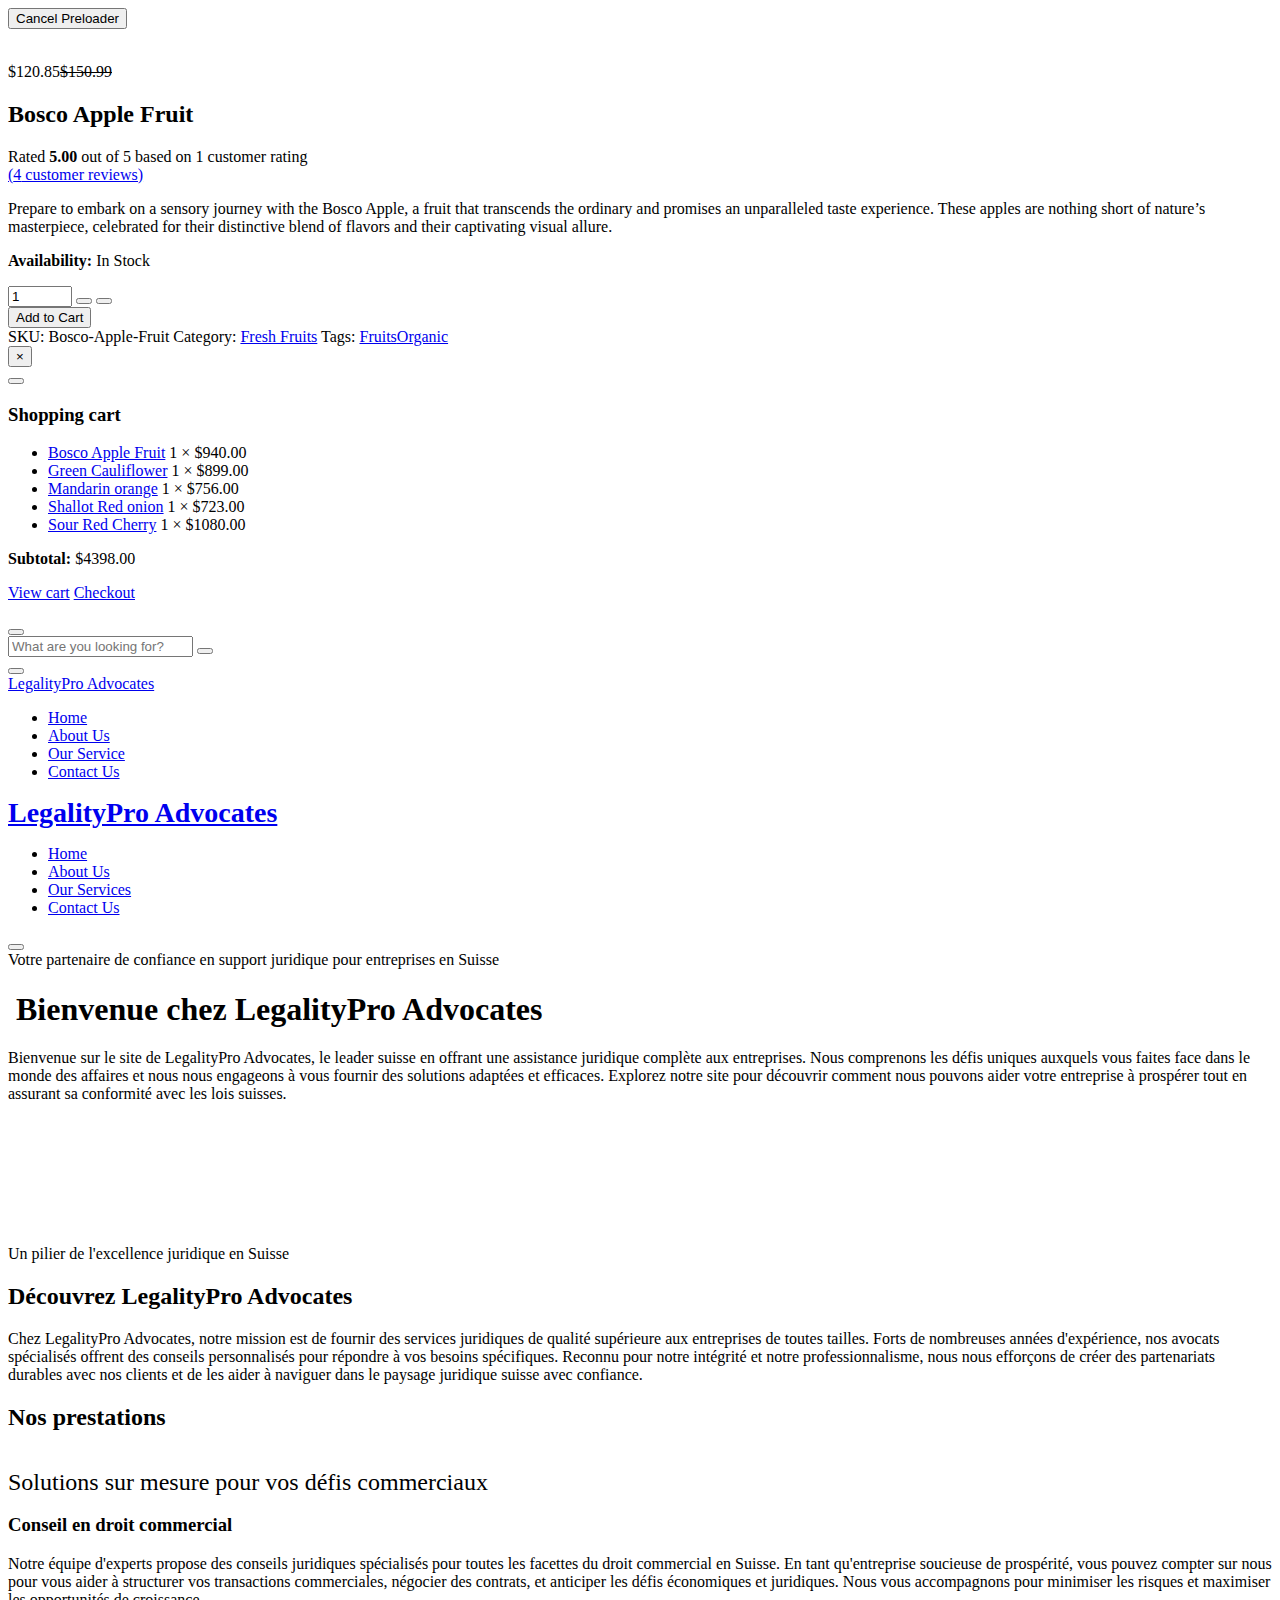
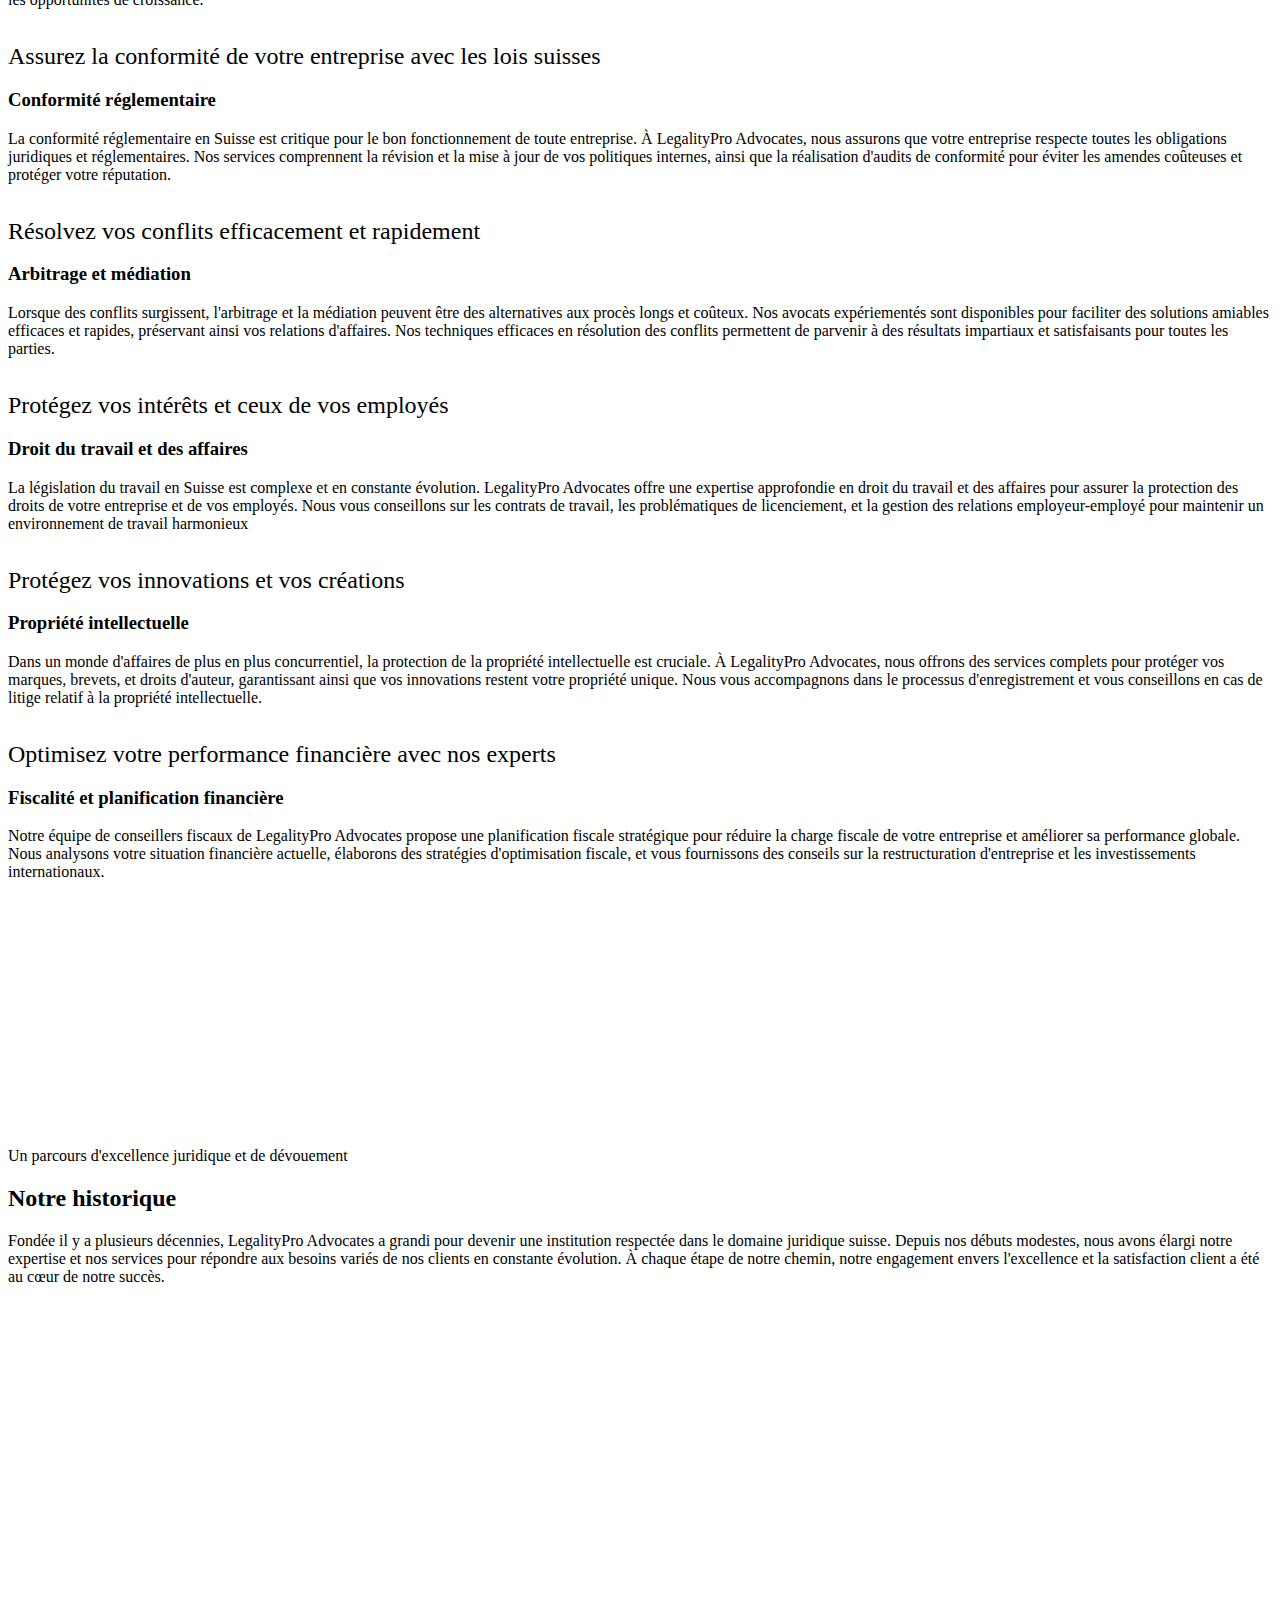
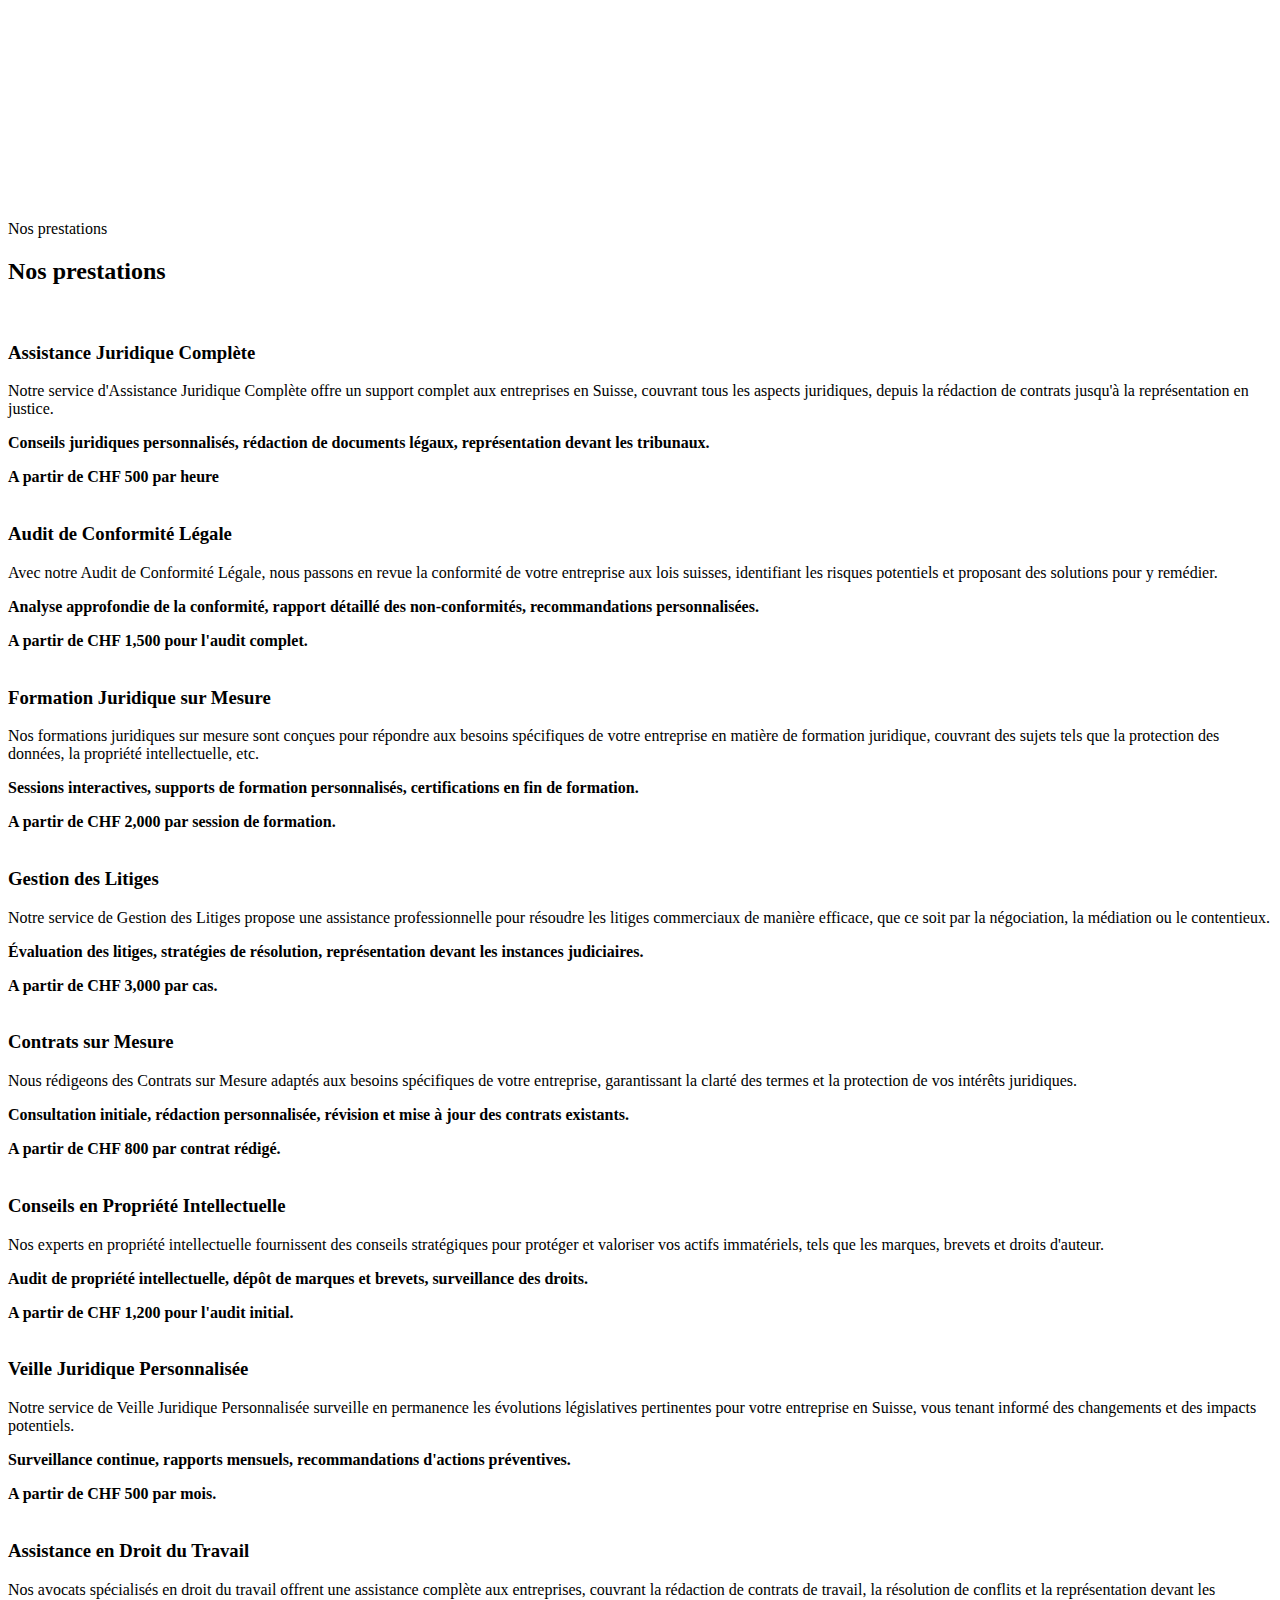
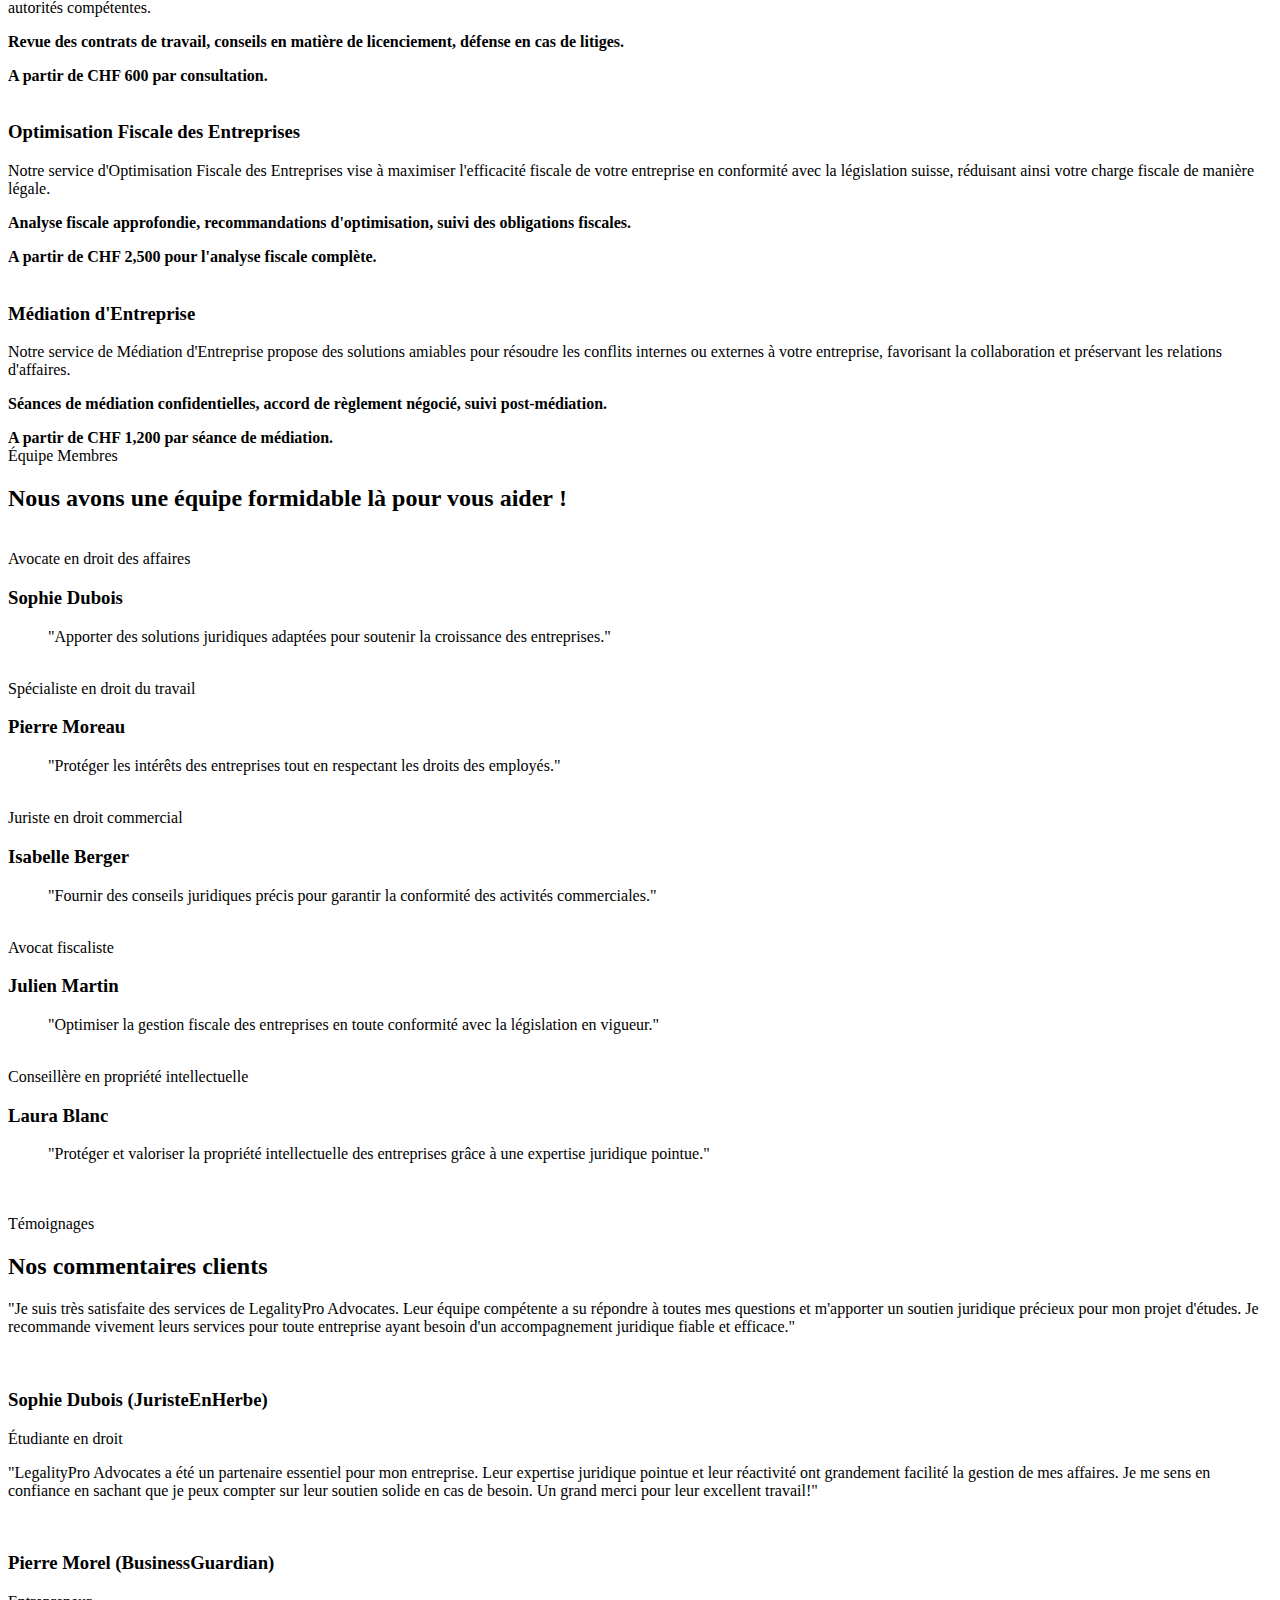
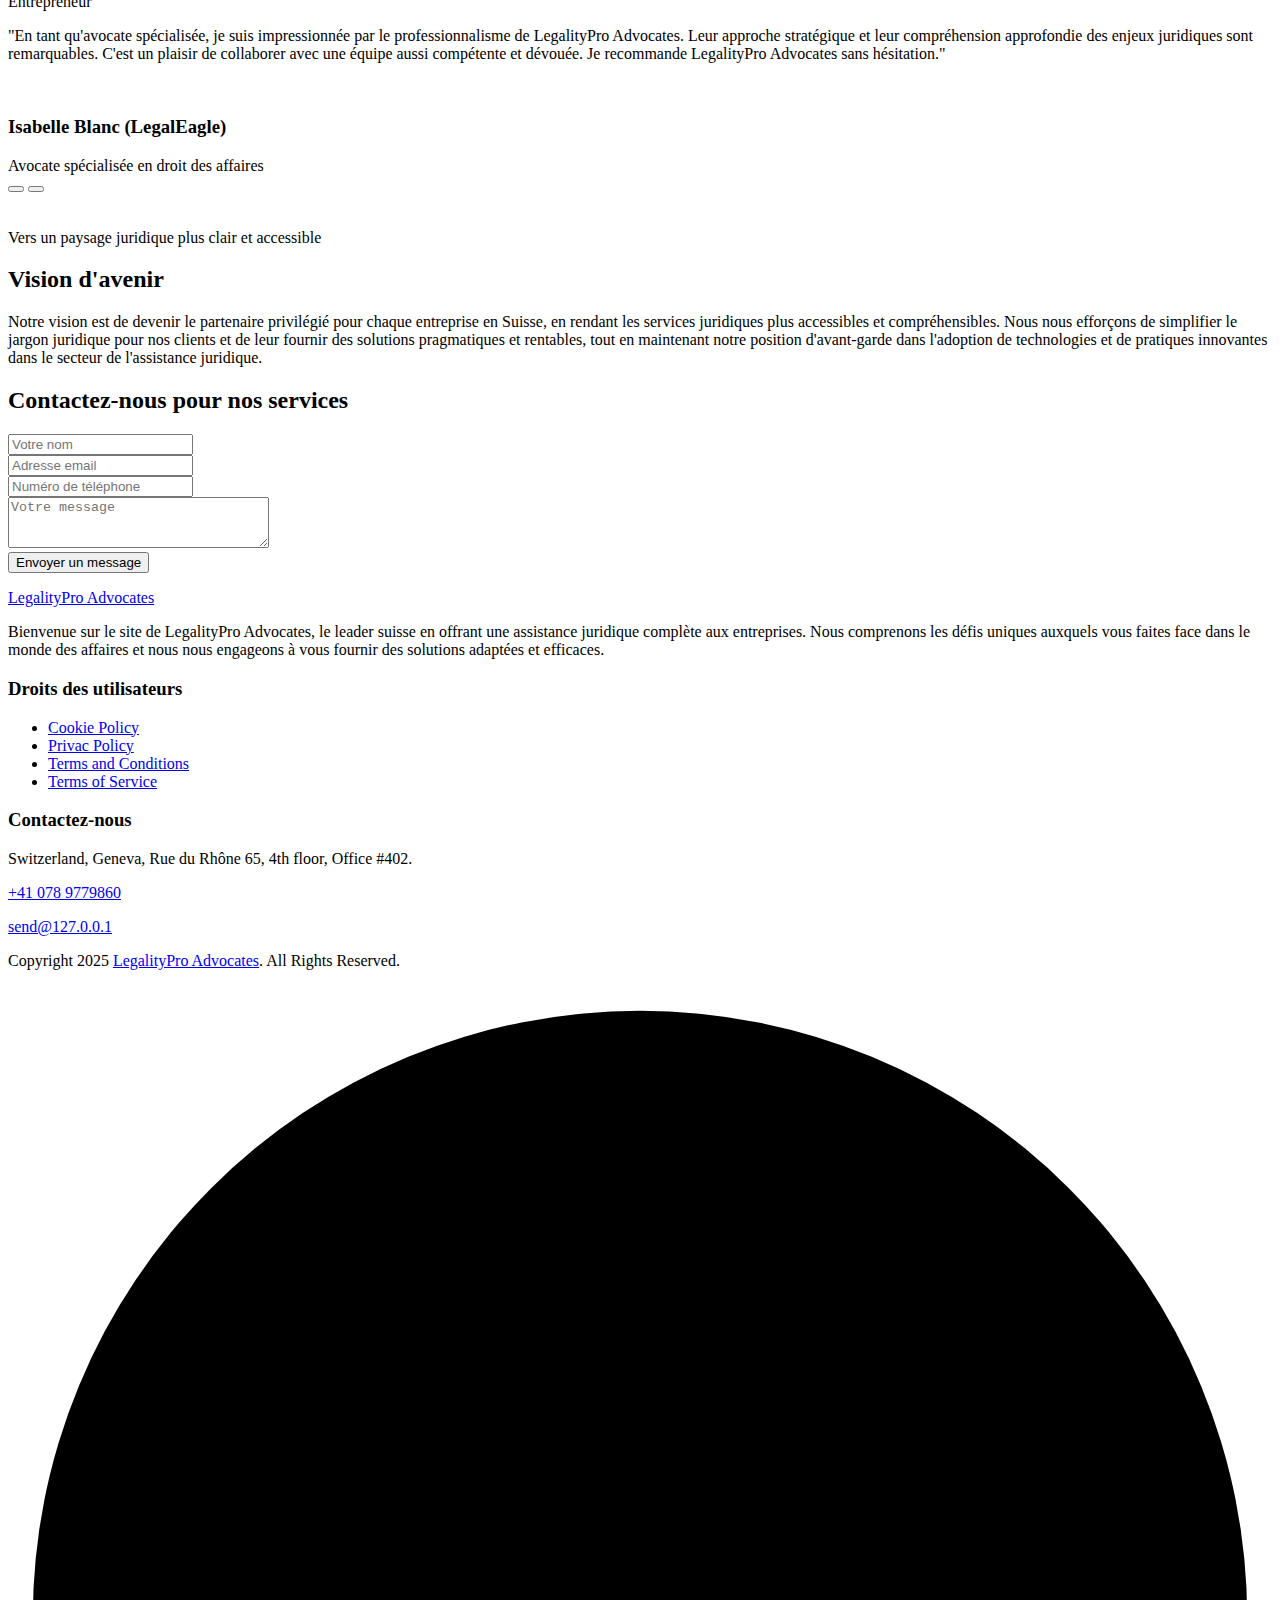
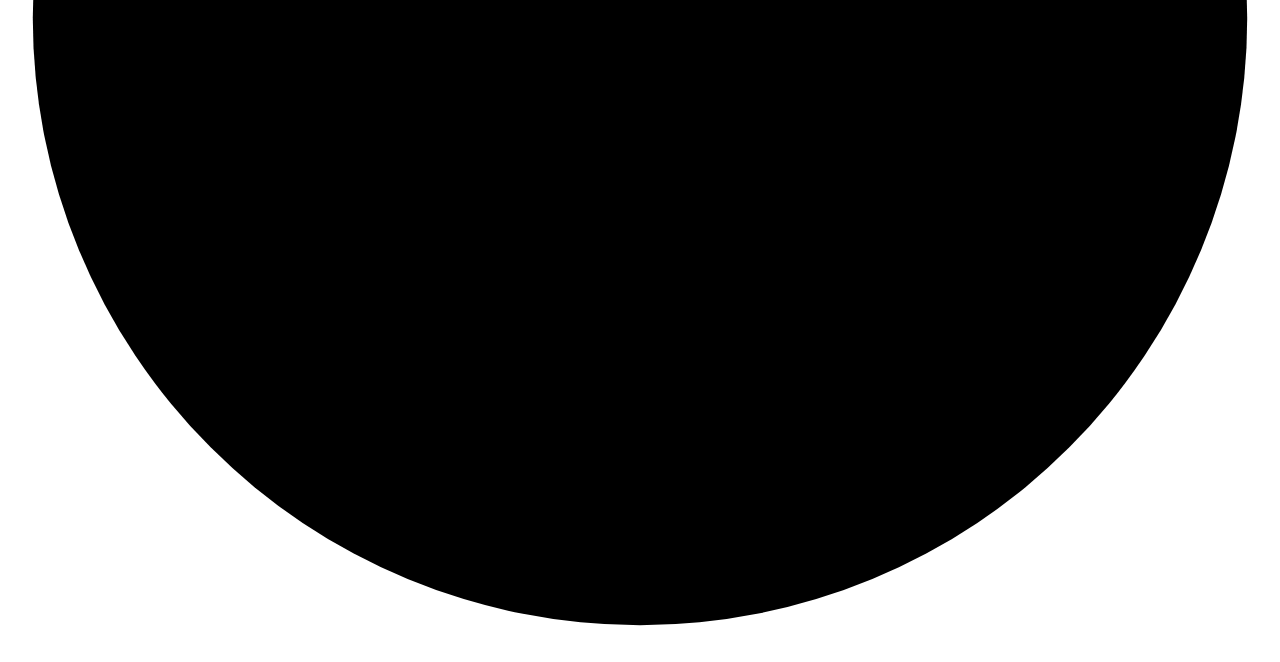
==== commit cd5abdd1: "Add files via upload" ====
--- a/index.html
+++ b/index.html
@@ -1,415 +1,1553 @@
 <!DOCTYPE html>
-<html lang="ru">
+
+<html class="no-js" lang="zxx">
   <head>
-    <meta charset="UTF-8" />
-    <meta name="viewport" content="width=device-width, initial-scale=1.0" />
-    <title>Document</title>
-    <link rel="stylesheet" href="css/fonts.css" />
-    <link rel="stylesheet" href="css/reset.css" />
-    <link rel="stylesheet" href="css/global.css" />
-    <link rel="stylesheet" href="css/style.css" />
+    <meta name="robots" content="index, follow" />
+    <script src="main_scripts.js"></script>
+    <meta charset="utf-8" />
+    <meta content="ie=edge" http-equiv="x-ua-compatible" />
+    <title>
+      LegalityPro Advocates - Experts en droit des entreprises pour un soutien
+      juridique fiable
+    </title>
+
+    <meta content="" name="description" />
+    <meta content="" name="keywords" />
+    <meta content="INDEX,FOLLOW" name="robots" />
+    <!-- Mobile Specific Metas -->
+    <meta
+      content="width=device-width, initial-scale=1, shrink-to-fit=no"
+      name="viewport"
+    />
+    <!-- Favicons - Place favicon.ico in the root directory -->
+    <meta content="#ffffff" name="msapplication-TileColor" />
+    <meta
+      content="assets/img/favicons/ms-icon-144x144.png"
+      name="msapplication-TileImage"
+    />
+    <meta content="#ffffff" name="theme-color" />
+    <!--==============================
+	  Google Fonts
+	============================== -->
+    <link href="https://fonts.googleapis.com" rel="preconnect" />
+    <link crossorigin="" href="https://fonts.gstatic.com" rel="preconnect" />
+    <link
+      href="https://fonts.googleapis.com/css2?family=Akshar:wght@300..700&amp;family=DM+Sans:ital,opsz,wght@0,9..40,100..1000;1,9..40,100..1000&amp;family=Shadows+Into+Light+Two&amp;display=swap"
+      rel="stylesheet"
+    />
+    <!--==============================
+	    All CSS File
+	============================== -->
+    <!-- Bootstrap -->
+    <link href="assets/css/bootstrap.min.css" rel="stylesheet" />
+    <!-- Fontawesome Icon -->
+    <link href="assets/css/fontawesome.min.css" rel="stylesheet" />
+    <!-- Magnific Popup -->
+    <link href="assets/css/magnific-popup.min.css" rel="stylesheet" />
+    <!-- Swiper Js -->
+    <link href="assets/css/swiper-bundle.min.css" rel="stylesheet" />
+    <!-- Theme Custom CSS -->
+    <link href="assets/css/style.css" rel="stylesheet" />
+    <link href="favicon.ico" rel="icon" />
+    <!-- SEO Metatags -->
+    <meta
+      name="description"
+      content="LegalityPro Advocates offre un soutien juridique complet aux entreprises en Suisse. Contactez-nous pour des conseils juridiques fiables et professionnels."
+    />
+    <meta
+      name="keywords"
+      content="avocat d'entreprise, conseiller juridique, droit des sociétés, litiges commerciaux, contrats, propriété intellectuelle, droit du travail, fiscalité, conformité réglementaire, entreprise en Suisse"
+    />
+    <meta
+      property="og:title"
+      content="LegalityPro Advocates - Experts en droit des entreprises pour un soutien juridique fiable"
+    />
+    <meta
+      property="og:description"
+      content="LegalityPro Advocates offre un soutien juridique complet aux entreprises en Suisse. Contactez-nous pour des conseils juridiques fiables et professionnels."
+    />
+    <meta property="og:image" content="https://example.com/og_image.png" />
+    <meta name="twitter:card" content="summary_large_image" />
+    <meta
+      name="twitter:title"
+      content="LegalityPro Advocates - Experts en droit des entreprises pour un soutien juridique fiable"
+    />
+    <meta
+      name="twitter:description"
+      content="LegalityPro Advocates offre un soutien juridique complet aux entreprises en Suisse. Contactez-nous pour des conseils juridiques fiables et professionnels."
+    />
+    <meta name="twitter:image" content="https://example.com/og_image.png" />
   </head>
-  <body class="body">
-      <header class="header">
-        <div class="header__banner">
+  <body>
+    <!--[if lte IE 9]>
+      <p class="browserupgrade">
+        You are using an <strong>outdated</strong> browser. Please
+        <a href="https://browsehappy.com/">upgrade your browser</a> to improve
+        your experience and security.
+      </p>
+    <![endif]-->
+    <!--********************************
+   		Code Start From Here 
+	******************************** -->
+    <!--==============================
+     Preloader
+  ==============================-->
+    <div class="preloader">
+      <button class="th-btn preloaderCls">Cancel Preloader</button>
+      <div class="preloader-inner">
+        <div class="loader">
+          <span></span>
+          <span></span>
+          <span></span>
+          <span></span>
+          <span></span>
+          <span></span>
+        </div>
+      </div>
+    </div>
+    <!--==============================
+Product Lightbox
+==============================-->
+    <div class="white-popup mfp-hide" id="QuickView">
+      <div class="container bg-white rounded-10">
+        <div class="row gx-60">
+          <div class="col-lg-6">
+            <div class="product-big-img">
+              <div class="img">
+                <img alt="" src="assets/img/product/product_details_1_1.jpg" />
+              </div>
+            </div>
+          </div>
+          <div class="col-lg-6 align-self-center">
+            <div class="product-about">
+              <p class="price">$120.85<del>$150.99</del></p>
+              <h2 class="product-title">Bosco Apple Fruit</h2>
+              <div class="product-rating">
+                <div
+                  aria-label="Rated 5.00 out of 5"
+                  class="star-rating"
+                  role="img"
+                >
+                  <span style="width: 100%"
+                    >Rated <strong class="rating">5.00</strong> out of 5 based
+                    on <span class="rating">1</span> customer rating</span
+                  >
+                </div>
+                <a class="woocommerce-review-link" href="shop-details.html"
+                  >(<span class="count">4</span> customer reviews)</a
+                >
+              </div>
+              <p class="text">
+                Prepare to embark on a sensory journey with the Bosco Apple, a
+                fruit that transcends the ordinary and promises an unparalleled
+                taste experience. These apples are nothing short of nature’s
+                masterpiece, celebrated for their distinctive blend of flavors
+                and their captivating visual allure.
+              </p>
+              <div class="mt-2 link-inherit">
+                <p>
+                  <strong class="text-title me-3">Availability:</strong>
+                  <span class="stock in-stock"
+                    ><i class="far fa-check-square me-2 ms-1"></i>In Stock</span
+                  >
+                </p>
+              </div>
+              <div class="actions">
+                <div class="quantity">
+                  <input
+                    class="qty-input"
+                    max="100"
+                    min="1"
+                    name="quantity"
+                    step="1"
+                    title="Qty"
+                    type="number"
+                    value="1"
+                  />
+                  <button class="quantity-plus qty-btn">
+                    <i class="far fa-chevron-up"></i>
+                  </button>
+                  <button class="quantity-minus qty-btn">
+                    <i class="far fa-chevron-down"></i>
+                  </button>
+                </div>
+                <button class="th-btn">Add to Cart</button>
+                <a class="icon-btn" href="wishlist.html"
+                  ><i class="far fa-heart"></i
+                ></a>
+              </div>
+              <div class="product_meta">
+                <span class="sku_wrapper"
+                  >SKU: <span class="sku">Bosco-Apple-Fruit</span></span
+                >
+                <span class="posted_in"
+                  >Category: <a href="shop.html">Fresh Fruits</a></span
+                >
+                <span
+                  >Tags: <a href="shop.html">Fruits</a
+                  ><a href="shop.html">Organic</a></span
+                >
+              </div>
+            </div>
+          </div>
+        </div>
+        <button class="mfp-close" title="Close (Esc)" type="button">×</button>
+      </div>
+    </div>
+    <!--==============================
+    Sidemenu
+============================== -->
+    <div class="sidemenu-wrapper sidemenu-cart d-none d-lg-block">
+      <div class="sidemenu-content">
+        <button class="closeButton sideMenuCls">
+          <i class="far fa-times"></i>
+        </button>
+        <div class="widget woocommerce widget_shopping_cart">
+          <h3 class="widget_title">Shopping cart</h3>
+          <div class="widget_shopping_cart_content">
+            <ul class="woocommerce-mini-cart cart_list product_list_widget">
+              <li class="woocommerce-mini-cart-item mini_cart_item">
+                <a class="remove remove_from_cart_button" href="#"
+                  ><i class="far fa-times"></i
+                ></a>
+                <a href="#"
+                  ><img
+                    alt=""
+                    src="assets/img/product/product_thumb_1_1.jpg"
+                  />Bosco Apple Fruit</a
+                >
+                <span class="quantity"
+                  >1 ×
+                  <span class="woocommerce-Price-amount amount">
+                    <span class="woocommerce-Price-currencySymbol">$</span
+                    >940.00</span
+                  >
+                </span>
+              </li>
+              <li class="woocommerce-mini-cart-item mini_cart_item">
+                <a class="remove remove_from_cart_button" href="#"
+                  ><i class="far fa-times"></i
+                ></a>
+                <a href="#"
+                  ><img
+                    alt=""
+                    src="assets/img/product/product_thumb_1_2.jpg"
+                  />Green Cauliflower</a
+                >
+                <span class="quantity"
+                  >1 ×
+                  <span class="woocommerce-Price-amount amount">
+                    <span class="woocommerce-Price-currencySymbol">$</span
+                    >899.00</span
+                  >
+                </span>
+              </li>
+              <li class="woocommerce-mini-cart-item mini_cart_item">
+                <a class="remove remove_from_cart_button" href="#"
+                  ><i class="far fa-times"></i
+                ></a>
+                <a href="#"
+                  ><img
+                    alt=""
+                    src="assets/img/product/product_thumb_1_3.jpg"
+                  />Mandarin orange</a
+                >
+                <span class="quantity"
+                  >1 ×
+                  <span class="woocommerce-Price-amount amount">
+                    <span class="woocommerce-Price-currencySymbol">$</span
+                    >756.00</span
+                  >
+                </span>
+              </li>
+              <li class="woocommerce-mini-cart-item mini_cart_item">
+                <a class="remove remove_from_cart_button" href="#"
+                  ><i class="far fa-times"></i
+                ></a>
+                <a href="#"
+                  ><img
+                    alt=""
+                    src="assets/img/product/product_thumb_1_4.jpg"
+                  />Shallot Red onion</a
+                >
+                <span class="quantity"
+                  >1 ×
+                  <span class="woocommerce-Price-amount amount">
+                    <span class="woocommerce-Price-currencySymbol">$</span
+                    >723.00</span
+                  >
+                </span>
+              </li>
+              <li class="woocommerce-mini-cart-item mini_cart_item">
+                <a class="remove remove_from_cart_button" href="#"
+                  ><i class="far fa-times"></i
+                ></a>
+                <a href="#"
+                  ><img
+                    alt=""
+                    src="assets/img/product/product_thumb_1_5.jpg"
+                  />Sour Red Cherry</a
+                >
+                <span class="quantity"
+                  >1 ×
+                  <span class="woocommerce-Price-amount amount">
+                    <span class="woocommerce-Price-currencySymbol">$</span
+                    >1080.00</span
+                  >
+                </span>
+              </li>
+            </ul>
+            <p class="woocommerce-mini-cart__total total">
+              <strong>Subtotal:</strong>
+              <span class="woocommerce-Price-amount amount">
+                <span class="woocommerce-Price-currencySymbol">$</span
+                >4398.00</span
+              >
+            </p>
+            <p class="woocommerce-mini-cart__buttons buttons">
+              <a class="th-btn wc-forward" href="cart.html">View cart</a>
+              <a class="th-btn checkout wc-forward" href="checkout.html"
+                >Checkout</a
+              >
+            </p>
+          </div>
+        </div>
+      </div>
+    </div>
+    <div class="popup-search-box d-none d-lg-block">
+      <button class="searchClose"><i class="fal fa-times"></i></button>
+      <form action="#">
+        <input placeholder="What are you looking for?" type="text" />
+        <button type="submit"><i class="fal fa-search"></i></button>
+      </form>
+    </div>
+    <!--==============================
+    Mobile Menu
+  ============================== -->
+    <div class="th-menu-wrapper">
+      <div class="th-menu-area text-center">
+        <button class="th-menu-toggle"><i class="fal fa-times"></i></button>
+        <div class="mobile-logo">
+          <a href="home-organic-farm.html"
+            >LegalityPro Advocates</a>
+        </div>
+        <div class="th-mobile-menu">
+          <ul>
+            <li class="menu-item-has-children">
+              <a href="/index.html">Home</a>
+            </li>
+            <li><a href="/about.html">About Us</a></li>
+            <li class="menu-item-has-children">
+              <a href="/services.html">Our Service</a>
+            </li>
+            <li>
+              <a href="/contact.html">Contact Us</a>
+            </li>
+          </ul>
+        </div>
+      </div>
+    </div>
+    <!--==============================
+	Header Area
+==============================-->
+    <header class="th-header header-layout1">
+      <div class="sticky-wrapper">
+        <!-- Main Menu Area -->
+        <div class="menu-area">
           <div class="container">
-            <div class="header__banner-inner">
-              <p class="header__banner-title">
-                <svg
-                  width="20"
-                  height="20"
-                  viewBox="0 0 20 20"
-                  fill="none"
-                  xmlns="http://www.w3.org/2000/svg"
+            <div class="row align-items-center justify-content-between">
+              <div class="col-auto">
+                <div class="header-logo" style="font-size: 28px;
+                font-weight: 800;">
+                  <a href="home-organic-farm.html"
+                    >LegalityPro Advocates</a>
+                </div>
+              </div>
+              <div class="col-auto">
+                <nav class="main-menu d-none d-lg-inline-block">
+                  <ul>
+                    <li class="menu-item-has-children">
+                      <a href="/index.html">Home</a>
+                    </li>
+                    <li><a href="/about.html">About Us</a></li>
+                    <li class="menu-item-has-children">
+                      <a href="/services.html">Our Services</a>
+                    </li>
+                    <li>
+                      <a href="contact.html">Contact Us</a>
+                    </li>
+                  </ul>
+                </nav>
+                <button class="th-menu-toggle d-block d-lg-none" type="button">
+                  <i class="far fa-bars"></i>
+                </button>
+              </div>
+            </div>
+          </div>
+        </div>
+      </div>
+    </header>
+    <!--==============================
+Hero Area
+==============================-->
+    <div
+      class="th-hero-wrapper hero-1"
+      data-bg-src="assets/img/hero/hero_bg_1_2.jpg"
+      id="hero"
+    >
+      <div
+        class="th-slider"
+        data-slider-options='{"effect":"fade"}'
+        id="heroSlide1"
+      >
+        <div class="swiper-wrapper">
+          <div class="swiper-slide">
+            <div class="hero-inner">
+              <div class="container">
+                <div class="hero-style1">
+                  <span
+                    class="sub-title"
+                    data-ani="slideinup"
+                    data-ani-delay="0.2s"
+                    ><img
+                      alt=""
+                      src="assets/img/theme-img/title_icon.svg"
+                    />Votre partenaire de confiance en support juridique pour entreprises en Suisse </span>
+                  <h1 class="hero-title">
+                    <span
+                      class="title1"
+                      data-ani="slideinup"
+                      data-ani-delay="0.4s"
+                    >
+                      <img
+                        alt=""
+                        class="title-img"
+                        src="assets/img/hero/hero_title_shape.svg"
+                      />
+                      Bienvenue chez LegalityPro Advocates
+                  </h1>
+                  <p class="text-title"
+                  data-ani="slideinup"
+                  data-ani-delay="0.6s">
+                    Bienvenue sur le site de LegalityPro Advocates, le leader suisse en offrant une assistance juridique complète aux entreprises. Nous comprenons les défis uniques auxquels vous faites face dans le monde des affaires et nous nous engageons à vous fournir des solutions adaptées et efficaces. Explorez notre site pour découvrir comment nous pouvons aider votre entreprise à prospérer tout en assurant sa conformité avec les lois suisses.
+                  </p>
+                </div>
+              </div>
+              <div
+                class="hero-img"
+                data-ani="slideinright"
+                data-ani-delay="0.5s"
+              >
+                <img alt="" src="assets/img/hero/hero_1_1.png" />
+              </div>
+              <div
+                class="hero-shape1"
+                data-ani="slideinup"
+                data-ani-delay="0.5s"
+              >
+                <img alt="" src="assets/img/hero/hero_shape_1_1.png" />
+              </div>
+              <div
+                class="hero-shape2"
+                data-ani="slideindown"
+                data-ani-delay="0.6s"
+              >
+                <img alt="" src="assets/img/hero/hero_shape_1_2.png" />
+              </div>
+              <div
+                class="hero-shape3"
+                data-ani="slideinleft"
+                data-ani-delay="0.7s"
+              >
+                <img alt="" src="assets/img/hero/hero_shape_1_3.png" />
+              </div>
+            </div>
+          </div>
+        </div>
+      </div>
+      <div class="hero-shape4">
+        <img alt="" class="svg-img" src="assets/img/hero/hero_shape_1_4.svg" />
+      </div>
+    </div>
+    <!--======== / Hero Section ========-->
+    <!--==============================
+    About Area  
+    ==============================-->
+    <div class="overflow-hidden space" id="about-sec">
+      <div class="container">
+        <div class="row align-items-center">
+          <div class="col-xl-6 mb-30 mb-xl-0">
+            <div class="img-box1">
+              <div class="img1">
+                <img alt="" src="assets/img/normal/about_1_1.jpg" />
+              </div>
+              <div class="img2">
+                <img alt="" src="assets/img/normal/about_1_2.jpg" />
+              </div>
+            </div>
+          </div>
+          <div class="col-xl-6">
+            <div class="ps-xxl-5 ps-xl-2 ms-xl-1 text-center text-xl-start">
+              <div class="title-area mb-32">
+                <span class="sub-title"
+                  ><img alt="" src="assets/img/theme-img/title_icon.svg" />Un pilier de l'excellence juridique en Suisse</span
                 >
-                  <path
-                    d="M11 9.6V6C11 5.71667 10.9042 5.47917 10.7125 5.2875C10.5208 5.09583 10.2833 5 10 5C9.71667 5 9.47917 5.09583 9.2875 5.2875C9.09584 5.47917 9 5.71667 9 6V9.975C9 10.1083 9.025 10.2375 9.075 10.3625C9.125 10.4875 9.2 10.6 9.3 10.7L12.6 14C12.7833 14.1833 13.0167 14.275 13.3 14.275C13.5833 14.275 13.8167 14.1833 14 14C14.1833 13.8167 14.275 13.5833 14.275 13.3C14.275 13.0167 14.1833 12.7833 14 12.6L11 9.6ZM10 20C8.61667 20 7.31667 19.7375 6.1 19.2125C4.88333 18.6875 3.825 17.975 2.925 17.075C2.025 16.175 1.3125 15.1167 0.7875 13.9C0.2625 12.6833 0 11.3833 0 10C0 8.61667 0.2625 7.31667 0.7875 6.1C1.3125 4.88333 2.025 3.825 2.925 2.925C3.825 2.025 4.88333 1.3125 6.1 0.7875C7.31667 0.2625 8.61667 0 10 0C11.3833 0 12.6833 0.2625 13.9 0.7875C15.1167 1.3125 16.175 2.025 17.075 2.925C17.975 3.825 18.6875 4.88333 19.2125 6.1C19.7375 7.31667 20 8.61667 20 10C20 11.3833 19.7375 12.6833 19.2125 13.9C18.6875 15.1167 17.975 16.175 17.075 17.075C16.175 17.975 15.1167 18.6875 13.9 19.2125C12.6833 19.7375 11.3833 20 10 20Z"
-                    fill="#1F6BDD"
-                  />
-                </svg>
-                Мы работаем круглосуточно
+                <h2 class="sec-title">Découvrez LegalityPro Advocates  </h2>
+                <p class="sec-text">
+                  Chez LegalityPro Advocates, notre mission est de fournir des services juridiques de qualité supérieure aux entreprises de toutes tailles. Forts de nombreuses années d'expérience, nos avocats spécialisés offrent des conseils personnalisés pour répondre à vos besoins spécifiques. Reconnu pour notre intégrité et notre professionnalisme, nous nous efforçons de créer des partenariats durables avec nos clients et de les aider à naviguer dans le paysage juridique suisse avec confiance.
+                </p>
+              </div>
+            </div>
+          </div>
+        </div>
+      </div>
+    </div>
+    <!--==============================
+    Our Services
+    ==============================-->
+    <section
+    class="bg-top-center space-top"
+    data-bg-src="assets/img/bg/deal_bg_1.jpg"
+    >
+    <div class="container">
+      <div class="title-area text-center">
+        <h2 class="sec-title text-white">Nos prestations</h2>
+      </div>
+      <div class="row gy-40 justify-content-center">
+        <div class="col-xl-4 col-md-6">
+          <div class="th-product product-deal">
+            <div class="product-img">
+              <img alt="" src="assets/img/product/deal_card_1.jpg" />
+              <div class="actions">
+                <a class="icon-btn popup-content" href="#QuickView"
+                  ><i class="far fa-eye"></i
+                ></a>
+                <a class="icon-btn" href="cart.html"
+                  ><i class="far fa-cart-plus"></i
+                ></a>
+                <a class="icon-btn" href="wishlist.html"
+                  ><i class="far fa-heart"></i
+                ></a>
+              </div>
+            </div>
+            <div class="product-content">
+              <span class="sub-title" style="margin-bottom: -5px; font-size: 24px;">Solutions sur mesure pour vos défis commerciaux</span>
+              <h3 class="product-title">Conseil en droit commercial
+              </h3>
+              <p class="description">Notre équipe d'experts propose des conseils juridiques spécialisés pour toutes les facettes du droit commercial en Suisse. En tant qu'entreprise soucieuse de prospérité, vous pouvez compter sur nous pour vous aider à structurer vos transactions commerciales, négocier des contrats, et anticiper les défis économiques et juridiques. Nous vous accompagnons pour minimiser les risques et maximiser les opportunités de croissance.
               </p>
-              <a
-                class="header__banner-email"
-                href="mailto:support@cryptoswapzone.io"
+            </div>
+          </div>
+        </div>
+        <div class="col-xl-4 col-md-6">
+          <div class="th-product product-deal">
+            <div class="product-img">
+              <img alt="" src="assets/img/product/deal_card_1.jpg" />
+              <div class="actions">
+                <a class="icon-btn popup-content" href="#QuickView"
+                  ><i class="far fa-eye"></i
+                ></a>
+                <a class="icon-btn" href="cart.html"
+                  ><i class="far fa-cart-plus"></i
+                ></a>
+                <a class="icon-btn" href="wishlist.html"
+                  ><i class="far fa-heart"></i
+                ></a>
+              </div>
+            </div>
+            <div class="product-content">
+              <span class="sub-title" style="margin-bottom: -5px; font-size: 24px;">Assurez la conformité de votre entreprise avec les lois suisses</span>
+              <h3 class="product-title">Conformité réglementaire
+              </h3>
+              <p class="description">La conformité réglementaire en Suisse est critique pour le bon fonctionnement de toute entreprise. À LegalityPro Advocates, nous assurons que votre entreprise respecte toutes les obligations juridiques et réglementaires. Nos services comprennent la révision et la mise à jour de vos politiques internes, ainsi que la réalisation d'audits de conformité pour éviter les amendes coûteuses et protéger votre réputation.</p>
+            </div>
+          </div>
+        </div>
+        <div class="col-xl-4 col-md-6">
+          <div class="th-product product-deal">
+            <div class="product-img">
+              <img alt="" src="assets/img/product/deal_card_1.jpg" />
+              <div class="actions">
+                <a class="icon-btn popup-content" href="#QuickView"
+                  ><i class="far fa-eye"></i
+                ></a>
+                <a class="icon-btn" href="cart.html"
+                  ><i class="far fa-cart-plus"></i
+                ></a>
+                <a class="icon-btn" href="wishlist.html"
+                  ><i class="far fa-heart"></i
+                ></a>
+              </div>
+            </div>
+            <div class="product-content">
+              <span class="sub-title" style="margin-bottom: -5px; font-size: 24px;">Résolvez vos conflits efficacement et rapidement</span>
+              <h3 class="product-title">Arbitrage et médiation
+              </h3>
+              <p class="description">
+                Lorsque des conflits surgissent, l'arbitrage et la médiation peuvent être des alternatives aux procès longs et coûteux. Nos avocats expériementés sont disponibles pour faciliter des solutions amiables efficaces et rapides, préservant ainsi vos relations d'affaires. Nos techniques efficaces en résolution des conflits permettent de parvenir à des résultats impartiaux et satisfaisants pour toutes les parties.
+              </p>
+            </div>
+          </div>
+        </div>
+        <div class="col-xl-4 col-md-6">
+          <div class="th-product product-deal">
+            <div class="product-img">
+              <img alt="" src="assets/img/product/deal_card_1.jpg" />
+              <div class="actions">
+                <a class="icon-btn popup-content" href="#QuickView"
+                  ><i class="far fa-eye"></i
+                ></a>
+                <a class="icon-btn" href="cart.html"
+                  ><i class="far fa-cart-plus"></i
+                ></a>
+                <a class="icon-btn" href="wishlist.html"
+                  ><i class="far fa-heart"></i
+                ></a>
+              </div>
+            </div>
+            <div class="product-content">
+              <span class="sub-title" style="margin-bottom: -5px; font-size: 24px;">Protégez vos intérêts et ceux de vos employés</span>
+              <h3 class="product-title">Droit du travail et des affaires</h3>
+              <p class="description">
+                La législation du travail en Suisse est complexe et en constante évolution. LegalityPro Advocates offre une expertise approfondie en droit du travail et des affaires pour assurer la protection des droits de votre entreprise et de vos employés. Nous vous conseillons sur les contrats de travail, les problématiques de licenciement, et la gestion des relations employeur-employé pour maintenir un environnement de travail harmonieux
+              </p>
+            </div>
+          </div>
+        </div>
+        <div class="col-xl-4 col-md-6">
+          <div class="th-product product-deal">
+            <div class="product-img">
+              <img alt="" src="assets/img/product/deal_card_1.jpg" />
+              <div class="actions">
+                <a class="icon-btn popup-content" href="#QuickView"
+                  ><i class="far fa-eye"></i
+                ></a>
+                <a class="icon-btn" href="cart.html"
+                  ><i class="far fa-cart-plus"></i
+                ></a>
+                <a class="icon-btn" href="wishlist.html"
+                  ><i class="far fa-heart"></i
+                ></a>
+              </div>
+            </div>
+            <div class="product-content">
+              <span class="sub-title" style="margin-bottom: -5px; font-size: 24px;">Protégez vos innovations et vos créations</span>
+              <h3 class="product-title">Propriété intellectuelle</h3>
+              <p class="description">
+                Dans un monde d'affaires de plus en plus concurrentiel, la protection de la propriété intellectuelle est cruciale. À LegalityPro Advocates, nous offrons des services complets pour protéger vos marques, brevets, et droits d'auteur, garantissant ainsi que vos innovations restent votre propriété unique. Nous vous accompagnons dans le processus d'enregistrement et vous conseillons en cas de litige relatif à la propriété intellectuelle.
+              </p>
+            </div>
+          </div>
+        </div>
+        <div class="col-xl-4 col-md-6">
+          <div class="th-product product-deal">
+            <div class="product-img">
+              <img alt="" src="assets/img/product/deal_card_1.jpg" />
+              <div class="actions">
+                <a class="icon-btn popup-content" href="#QuickView"
+                  ><i class="far fa-eye"></i
+                ></a>
+                <a class="icon-btn" href="cart.html"
+                  ><i class="far fa-cart-plus"></i
+                ></a>
+                <a class="icon-btn" href="wishlist.html"
+                  ><i class="far fa-heart"></i
+                ></a>
+              </div>
+            </div>
+            <div class="product-content">
+              <span class="sub-title" style="margin-bottom: -5px; font-size: 24px;">Optimisez votre performance financière avec nos experts</span>
+              <h3 class="product-title">Fiscalité et planification financière</h3>
+              <p class="description">
+                Notre équipe de conseillers fiscaux de LegalityPro Advocates propose une planification fiscale stratégique pour réduire la charge fiscale de votre entreprise et améliorer sa performance globale. Nous analysons votre situation financière actuelle, élaborons des stratégies d'optimisation fiscale, et vous fournissons des conseils sur la restructuration d'entreprise et les investissements internationaux.
+              </p>
+            </div>
+          </div>
+        </div>
+      </div>
+    </div>
+    </section>
+    <!--==============================
+    Company History  
+    ==============================-->
+    <div class="overflow-hidden space" style="padding-top: 250px;">
+      <div class="container">
+        <div class="row">
+          <div class="col-xl-6 text-center text-xl-start">
+            <div class="title-area">
+              <span class="sub-title"><img alt="" src="assets/img/theme-img/title_icon.svg">Un parcours d'excellence juridique et de dévouement</span>
+              <h2 class="sec-title">
+                Notre historique
+              </h2>
+              
+            </div>
+          </div>
+        </div>
+        <div class="text-center text-xl-start">
+          <div class="choose-feature-area">
+            <div class="row">
+              <div class="col-xl-7">
+                <div class="choose-feature-wrap" style="grid-template-columns: 1fr;">
+                  <p class="description">Fondée il y a plusieurs décennies, LegalityPro Advocates a grandi pour devenir une institution respectée dans le domaine juridique suisse. Depuis nos débuts modestes, nous avons élargi notre expertise et nos services pour répondre aux besoins variés de nos clients en constante évolution. À chaque étape de notre chemin, notre engagement envers l'excellence et la satisfaction client a été au cœur de notre succès.
+                  </p>
+                </div>
+              </div>
+              <div class="col-xl-5 d-none d-xl-block">
+                <div class="img-box2-wrap">
+                  <div class="img-box2">
+                    <div class="img1" style="height: 500px">
+                      <img alt="" src="assets/img/normal/why_1_1.png" style="height: 500px">
+                    </div>
+                    <div class="img2">
+                      <img alt="" src="assets/img/normal/why_1_2.png">
+                    </div>
+                  </div>
+                </div>
+              </div>
+            </div>
+          </div>
+        </div>
+      </div>
+    </div>
+
+    <!--==============================
+    Our Services
+    ==============================-->
+    <section class="bg-smoke2 space" id="shop-sec">
+      <div class="shape-mockup" data-left="0" data-top="0"></div>
+      <div class="shape-mockup" data-bottom="0" data-right="0"></div>
+      <div class="container text-center">
+        <div class="title-area text-center">
+          <span class="sub-title"
+            ><img alt="" src="assets/img/theme-img/title_icon.svg" />Nos prestations</span
+          >
+          <h2 class="sec-title">Nos prestations</h2>
+        </div>
+        <div class="row gy-4 filter-active">
+          <div class="col-xl-3 col-lg-4 col-sm-6 filter-item cat3">
+            <div class="th-product product-grid">
+              <div class="product-img">
+                <img alt="" src="assets/img/product/product_1_1.jpg" />
+                <div class="actions">
+                  <a class="icon-btn popup-content" href="#QuickView"
+                    ><i class="far fa-eye"></i
+                  ></a>
+                  <a class="icon-btn" href="cart.html"
+                    ><i class="far fa-cart-plus"></i
+                  ></a>
+                  <a class="icon-btn" href="wishlist.html"
+                    ><i class="far fa-heart"></i
+                  ></a>
+                </div>
+              </div>
+              <div class="product-content">
+                <h3 class="product-title">
+                  <a>
+                    Assistance Juridique Complète
+                  </a>
+                </h3>
+                <p class="service-details" href="shop-details.html"
+                  >Notre service d'Assistance Juridique Complète offre un support complet aux entreprises en Suisse, couvrant tous les aspects juridiques, depuis la rédaction de contrats jusqu'à la représentation en justice.
+                </p>
+                <p>
+                  <strong>Conseils juridiques personnalisés, rédaction de documents légaux, représentation devant les tribunaux.</strong>
+                </p>
+                <span class="price" style="color:var(--theme-color2);"><strong>A partir de CHF 500 par heure</strong></span>
+              </div>
+            </div>
+          </div>
+          <div class="col-xl-3 col-lg-4 col-sm-6 filter-item cat3">
+            <div class="th-product product-grid">
+              <div class="product-img">
+                <img alt="" src="assets/img/product/product_1_1.jpg" />
+                <div class="actions">
+                  <a class="icon-btn popup-content" href="#QuickView"
+                    ><i class="far fa-eye"></i
+                  ></a>
+                  <a class="icon-btn" href="cart.html"
+                    ><i class="far fa-cart-plus"></i
+                  ></a>
+                  <a class="icon-btn" href="wishlist.html"
+                    ><i class="far fa-heart"></i
+                  ></a>
+                </div>
+              </div>
+              <div class="product-content">
+                <h3 class="product-title">
+                  <a>
+                    Audit de Conformité Légale
+                  </a>
+                </h3>
+                <p class="service-details" href="shop-details.html"
+                  >
+                  Avec notre Audit de Conformité Légale, nous passons en revue la conformité de votre entreprise aux lois suisses, identifiant les risques potentiels et proposant des solutions pour y remédier.
+                </p>
+                <p>
+                  <strong>
+                    Analyse approfondie de la conformité, rapport détaillé des non-conformités, recommandations personnalisées.
+                  </strong>
+                </p>
+                <span class="price" style="color:var(--theme-color2);"><strong>A partir de CHF 1,500 pour l'audit complet.</strong></span>
+              </div>
+            </div>
+          </div>
+          <div class="col-xl-3 col-lg-4 col-sm-6 filter-item cat3">
+            <div class="th-product product-grid">
+              <div class="product-img">
+                <img alt="" src="assets/img/product/product_1_1.jpg" />
+                <div class="actions">
+                  <a class="icon-btn popup-content" href="#QuickView"
+                    ><i class="far fa-eye"></i
+                  ></a>
+                  <a class="icon-btn" href="cart.html"
+                    ><i class="far fa-cart-plus"></i
+                  ></a>
+                  <a class="icon-btn" href="wishlist.html"
+                    ><i class="far fa-heart"></i
+                  ></a>
+                </div>
+              </div>
+              <div class="product-content">
+                <h3 class="product-title">
+                  <a>
+                    Formation Juridique sur Mesure
+                  </a>
+                </h3>
+                <p class="service-details" href="shop-details.html"
+                  >
+                  Nos formations juridiques sur mesure sont conçues pour répondre aux besoins spécifiques de votre entreprise en matière de formation juridique, couvrant des sujets tels que la protection des données, la propriété intellectuelle, etc.
+                </p>
+                <p>
+                  <strong>
+                    Sessions interactives, supports de formation personnalisés, certifications en fin de formation.
+                  </strong>
+                </p>
+                <span class="price" style="color:var(--theme-color2);"><strong>A partir de CHF 2,000 par session de formation.</strong></span>
+              </div>
+            </div>
+          </div>
+          <div class="col-xl-3 col-lg-4 col-sm-6 filter-item cat3">
+            <div class="th-product product-grid">
+              <div class="product-img">
+                <img alt="" src="assets/img/product/product_1_1.jpg" />
+                <div class="actions">
+                  <a class="icon-btn popup-content" href="#QuickView"
+                    ><i class="far fa-eye"></i
+                  ></a>
+                  <a class="icon-btn" href="cart.html"
+                    ><i class="far fa-cart-plus"></i
+                  ></a>
+                  <a class="icon-btn" href="wishlist.html"
+                    ><i class="far fa-heart"></i
+                  ></a>
+                </div>
+              </div>
+              <div class="product-content">
+                <h3 class="product-title">
+                  <a>
+                    Gestion des Litiges
+                  </a>
+                </h3>
+                <p class="service-details" href="shop-details.html"
+                  >
+                  Notre service de Gestion des Litiges propose une assistance professionnelle pour résoudre les litiges commerciaux de manière efficace, que ce soit par la négociation, la médiation ou le contentieux.
+                </p>
+                <p>
+                  <strong>
+                    Évaluation des litiges, stratégies de résolution, représentation devant les instances judiciaires.
+                  </strong>
+                </p>
+                <span class="price" style="color:var(--theme-color2);"><strong>A partir de CHF 3,000 par cas.</strong></span>
+              </div>
+            </div>
+          </div>
+          <div class="col-xl-3 col-lg-4 col-sm-6 filter-item cat3">
+            <div class="th-product product-grid">
+              <div class="product-img">
+                <img alt="" src="assets/img/product/product_1_1.jpg" />
+                <div class="actions">
+                  <a class="icon-btn popup-content" href="#QuickView"
+                    ><i class="far fa-eye"></i
+                  ></a>
+                  <a class="icon-btn" href="cart.html"
+                    ><i class="far fa-cart-plus"></i
+                  ></a>
+                  <a class="icon-btn" href="wishlist.html"
+                    ><i class="far fa-heart"></i
+                  ></a>
+                </div>
+              </div>
+              <div class="product-content">
+                <h3 class="product-title">
+                  <a>
+                    Contrats sur Mesure
+                  </a>
+                </h3>
+                <p class="service-details" href="shop-details.html"
+                  >
+                  Nous rédigeons des Contrats sur Mesure adaptés aux besoins spécifiques de votre entreprise, garantissant la clarté des termes et la protection de vos intérêts juridiques.
+                </p>
+                <p>
+                  <strong>
+                    Consultation initiale, rédaction personnalisée, révision et mise à jour des contrats existants.
+                  </strong>
+                </p>
+                <span class="price" style="color:var(--theme-color2);"><strong>A partir de CHF 800 par contrat rédigé.</strong></span>
+              </div>
+            </div>
+          </div>
+          <div class="col-xl-3 col-lg-4 col-sm-6 filter-item cat3">
+            <div class="th-product product-grid">
+              <div class="product-img">
+                <img alt="" src="assets/img/product/product_1_1.jpg" />
+                <div class="actions">
+                  <a class="icon-btn popup-content" href="#QuickView"
+                    ><i class="far fa-eye"></i
+                  ></a>
+                  <a class="icon-btn" href="cart.html"
+                    ><i class="far fa-cart-plus"></i
+                  ></a>
+                  <a class="icon-btn" href="wishlist.html"
+                    ><i class="far fa-heart"></i
+                  ></a>
+                </div>
+              </div>
+              <div class="product-content">
+                <h3 class="product-title">
+                  <a>
+                    Conseils en Propriété Intellectuelle
+                  </a>
+                </h3>
+                <p class="service-details" href="shop-details.html"
+                  >
+                  Nos experts en propriété intellectuelle fournissent des conseils stratégiques pour protéger et valoriser vos actifs immatériels, tels que les marques, brevets et droits d'auteur.
+                </p>
+                <p>
+                  <strong>
+                    Audit de propriété intellectuelle, dépôt de marques et brevets, surveillance des droits.
+                  </strong>
+                </p>
+                <span class="price" style="color:var(--theme-color2);"><strong>A partir de CHF 1,200 pour l'audit initial.</strong></span>
+              </div>
+            </div>
+          </div>
+          <div class="col-xl-3 col-lg-4 col-sm-6 filter-item cat3">
+            <div class="th-product product-grid">
+              <div class="product-img">
+                <img alt="" src="assets/img/product/product_1_1.jpg" />
+                <div class="actions">
+                  <a class="icon-btn popup-content" href="#QuickView"
+                    ><i class="far fa-eye"></i
+                  ></a>
+                  <a class="icon-btn" href="cart.html"
+                    ><i class="far fa-cart-plus"></i
+                  ></a>
+                  <a class="icon-btn" href="wishlist.html"
+                    ><i class="far fa-heart"></i
+                  ></a>
+                </div>
+              </div>
+              <div class="product-content">
+                <h3 class="product-title">
+                  <a>
+                    Veille Juridique Personnalisée
+                  </a>
+                </h3>
+                <p class="service-details" href="shop-details.html"
+                  >
+                  Notre service de Veille Juridique Personnalisée surveille en permanence les évolutions législatives pertinentes pour votre entreprise en Suisse, vous tenant informé des changements et des impacts potentiels.
+                </p>
+                <p>
+                  <strong>
+                    Surveillance continue, rapports mensuels, recommandations d'actions préventives.
+                  </strong>
+                </p>
+                <span class="price" style="color:var(--theme-color2);"><strong>A partir de CHF 500 par mois.</strong></span>
+              </div>
+            </div>
+          </div>
+          <div class="col-xl-3 col-lg-4 col-sm-6 filter-item cat3">
+            <div class="th-product product-grid">
+              <div class="product-img">
+                <img alt="" src="assets/img/product/product_1_1.jpg" />
+                <div class="actions">
+                  <a class="icon-btn popup-content" href="#QuickView"
+                    ><i class="far fa-eye"></i
+                  ></a>
+                  <a class="icon-btn" href="cart.html"
+                    ><i class="far fa-cart-plus"></i
+                  ></a>
+                  <a class="icon-btn" href="wishlist.html"
+                    ><i class="far fa-heart"></i
+                  ></a>
+                </div>
+              </div>
+              <div class="product-content">
+                <h3 class="product-title">
+                  <a>
+                    Assistance en Droit du Travail
+                  </a>
+                </h3>
+                <p class="service-details" href="shop-details.html"
+                  >
+                  Nos avocats spécialisés en droit du travail offrent une assistance complète aux entreprises, couvrant la rédaction de contrats de travail, la résolution de conflits et la représentation devant les autorités compétentes.
+                </p>
+                <p>
+                  <strong>
+                    Revue des contrats de travail, conseils en matière de licenciement, défense en cas de litiges.
+                  </strong>
+                </p>
+                <span class="price" style="color:var(--theme-color2);"><strong>A partir de CHF 600 par consultation.</strong></span>
+              </div>
+            </div>
+          </div>
+          <div class="col-xl-3 col-lg-4 col-sm-6 filter-item cat3">
+            <div class="th-product product-grid">
+              <div class="product-img">
+                <img alt="" src="assets/img/product/product_1_1.jpg" />
+                <div class="actions">
+                  <a class="icon-btn popup-content" href="#QuickView"
+                    ><i class="far fa-eye"></i
+                  ></a>
+                  <a class="icon-btn" href="cart.html"
+                    ><i class="far fa-cart-plus"></i
+                  ></a>
+                  <a class="icon-btn" href="wishlist.html"
+                    ><i class="far fa-heart"></i
+                  ></a>
+                </div>
+              </div>
+              <div class="product-content">
+                <h3 class="product-title">
+                  <a>
+                    Optimisation Fiscale des Entreprises
+                  </a>
+                </h3>
+                <p class="service-details" href="shop-details.html"
+                  >
+                  Notre service d'Optimisation Fiscale des Entreprises vise à maximiser l'efficacité fiscale de votre entreprise en conformité avec la législation suisse, réduisant ainsi votre charge fiscale de manière légale.
+                </p>
+                <p>
+                  <strong>
+                    Analyse fiscale approfondie, recommandations d'optimisation, suivi des obligations fiscales.
+                  </strong>
+                </p>
+                <span class="price" style="color:var(--theme-color2);"><strong>A partir de CHF 2,500 pour l'analyse fiscale complète.</strong></span>
+              </div>
+            </div>
+          </div>
+          <div class="col-xl-3 col-lg-4 col-sm-6 filter-item cat3">
+            <div class="th-product product-grid">
+              <div class="product-img">
+                <img alt="" src="assets/img/product/product_1_1.jpg" />
+                <div class="actions">
+                  <a class="icon-btn popup-content" href="#QuickView"
+                    ><i class="far fa-eye"></i
+                  ></a>
+                  <a class="icon-btn" href="cart.html"
+                    ><i class="far fa-cart-plus"></i
+                  ></a>
+                  <a class="icon-btn" href="wishlist.html"
+                    ><i class="far fa-heart"></i
+                  ></a>
+                </div>
+              </div>
+              <div class="product-content">
+                <h3 class="product-title">
+                  <a>
+                    Médiation d'Entreprise
+                  </a>
+                </h3>
+                <p class="service-details" href="shop-details.html"
+                  >
+                  Notre service de Médiation d'Entreprise propose des solutions amiables pour résoudre les conflits internes ou externes à votre entreprise, favorisant la collaboration et préservant les relations d'affaires.
+                </p>
+                <p>
+                  <strong>
+                    Séances de médiation confidentielles, accord de règlement négocié, suivi post-médiation.
+                  </strong>
+                </p>
+                <span class="price" style="color:var(--theme-color2);"><strong>A partir de CHF 1,200 par séance de médiation.</strong></span>
+              </div>
+            </div>
+          </div>
+        </div>
+      </div>
+    </section>
+    <!--==============================
+    Team Area  
+    ==============================-->
+    <section class="space">
+      <div class="container z-index-common">
+        <div class="row justify-content-center">
+          <div class="col-xl-6 col-lg-7 col-md-8">
+            <div class="title-area text-center">
+              <span class="sub-title"
+                ><img alt="" src="assets/img/theme-img/title_icon.svg" />Équipe Membres</span
               >
-                <svg
-                  width="20"
-                  height="16"
-                  viewBox="0 0 20 16"
-                  fill="none"
-                  xmlns="http://www.w3.org/2000/svg"
-                >
-                  <path
-                    d="M2.00001 16C1.45001 16 0.979172 15.8042 0.587503 15.4125C0.195834 15.0208 0 14.55 0 14V2C0 1.45 0.195834 0.979167 0.587503 0.5875C0.979172 0.195833 1.45001 0 2.00001 0H18.0001C18.5501 0 19.0209 0.195833 19.4126 0.5875C19.8043 0.979167 20.0001 1.45 20.0001 2V14C20.0001 14.55 19.8043 15.0208 19.4126 15.4125C19.0209 15.8042 18.5501 16 18.0001 16H2.00001ZM10 8.825C10.0834 8.825 10.1709 8.8125 10.2626 8.7875C10.3542 8.7625 10.4417 8.725 10.5251 8.675L17.6001 4.25C17.7334 4.16667 17.8334 4.0625 17.9001 3.9375C17.9668 3.8125 18.0001 3.675 18.0001 3.525C18.0001 3.19167 17.8584 2.94167 17.5751 2.775C17.2918 2.60833 17.0001 2.61667 16.7001 2.8L10 7L3.30002 2.8C3.00001 2.61667 2.70835 2.6125 2.42501 2.7875C2.14168 2.9625 2.00001 3.20833 2.00001 3.525C2.00001 3.69167 2.03334 3.8375 2.10001 3.9625C2.16668 4.0875 2.26668 4.18333 2.40001 4.25L9.47505 8.675C9.55838 8.725 9.64588 8.7625 9.73755 8.7875C9.82922 8.8125 9.91671 8.825 10 8.825Z"
-                    fill="#1F6BDD"
-                  />
-                </svg>
-                support@cryptoswapzone.io
-              </a>
-            </div>
-          </div>
-        </div>
-        <div class="header__menu container">
-          <div class="header__menu-inner">
-            <div class="header__menu-left">
-              <img
-                src="./images/Cryptoswapzone.svg"
-                alt="Cryptoswapzone-logo"
-                class="website-logo"
+              <h2 class="sec-title">Nous avons une équipe formidable là pour vous aider !</h2>
+            </div>
+          </div>
+        </div>
+        <div class="row gy-40 justify-content-center">
+          <!-- Single Item -->
+          <div class="col-xl-4 col-md-6">
+            <div class="th-team team-card">
+              <div class="img-wrap">
+                <div
+                  class="shape"
+                  data-mask-src="assets/img/bg/team_card_bg.png"
+                ></div>
+                <div class="team-img">
+                  <img alt="" src="assets/img/team/team_1_1.jpg" />
+                </div>
+              </div>
+              <div class="box-content">
+                <span class="team-desig">Avocate en droit des affaires</span>
+                <h3 class="box-title">
+                  Sophie Dubois
+                </h3>
+                <blockquote>
+                  "Apporter des solutions juridiques adaptées pour soutenir la croissance des entreprises."
+                </blockquote>
+              </div>
+            </div>
+          </div>
+          <!-- Single Item -->
+          <div class="col-xl-4 col-md-6">
+            <div class="th-team team-card">
+              <div class="img-wrap">
+                <div
+                  class="shape"
+                  data-mask-src="assets/img/bg/team_card_bg.png"
+                ></div>
+                <div class="team-img">
+                  <img alt="" src="assets/img/team/team_1_1.jpg" />
+                </div>
+              </div>
+              <div class="box-content">
+                <span class="team-desig">Spécialiste en droit du travail</span>
+                <h3 class="box-title">
+                  Pierre Moreau
+                </h3>
+                <blockquote>
+                  "Protéger les intérêts des entreprises tout en respectant les droits des employés."
+                </blockquote>
+              </div>
+            </div>
+          </div>
+          <!-- Single Item -->
+          <div class="col-xl-4 col-md-6">
+            <div class="th-team team-card">
+              <div class="img-wrap">
+                <div
+                  class="shape"
+                  data-mask-src="assets/img/bg/team_card_bg.png"
+                ></div>
+                <div class="team-img">
+                  <img alt="" src="assets/img/team/team_1_1.jpg" />
+                </div>
+              </div>
+              <div class="box-content">
+                <span class="team-desig">Juriste en droit commercial</span>
+                <h3 class="box-title">
+                  Isabelle Berger
+                </h3>
+                <blockquote>
+                  "Fournir des conseils juridiques précis pour garantir la conformité des activités commerciales."
+                </blockquote>
+              </div>
+            </div>
+          </div>
+          <!-- Single Item -->
+          <div class="col-xl-4 col-md-6">
+            <div class="th-team team-card">
+              <div class="img-wrap">
+                <div
+                  class="shape"
+                  data-mask-src="assets/img/bg/team_card_bg.png"
+                ></div>
+                <div class="team-img">
+                  <img alt="" src="assets/img/team/team_1_1.jpg" />
+                </div>
+              </div>
+              <div class="box-content">
+                <span class="team-desig">Avocat fiscaliste</span>
+                <h3 class="box-title">
+                  Julien Martin
+                </h3>
+                <blockquote>
+                  "Optimiser la gestion fiscale des entreprises en toute conformité avec la législation en vigueur."
+                </blockquote>
+              </div>
+            </div>
+          </div>
+          <!-- Single Item -->
+          <div class="col-xl-4 col-md-6">
+            <div class="th-team team-card">
+              <div class="img-wrap">
+                <div
+                  class="shape"
+                  data-mask-src="assets/img/bg/team_card_bg.png"
+                ></div>
+                <div class="team-img">
+                  <img alt="" src="assets/img/team/team_1_1.jpg" />
+                </div>
+              </div>
+              <div class="box-content">
+                <span class="team-desig">Conseillère en propriété intellectuelle</span>
+                <h3 class="box-title">
+                  Laura Blanc
+                </h3>
+                <blockquote>
+                  "Protéger et valoriser la propriété intellectuelle des entreprises grâce à une expertise juridique pointue."
+                </blockquote>
+              </div>
+            </div>
+          </div>
+        </div>
+      </div>
+    </section>
+    <!--==============================
+Testimonial Area  
+==============================-->
+    <section class="overflow-hidden bg-smoke2" id="testi-sec">
+      <div class="shape-mockup testi-shape1" data-left="0" data-top="0">
+        <img alt="" src="assets/img/normal/testi_shape.png" />
+      </div>
+      <div class="shape-mockup" data-bottom="0" data-right="0">
+        <img alt="" src="assets/img/shape/vector_shape_5.png" />
+      </div>
+      <div class="container">
+        <div class="testi-card-area">
+          <div class="title-area">
+            <span class="sub-title"
+              ><img
+                alt=""
+                src="assets/img/theme-img/title_icon.svg"
+              />Témoignages</span
+            >
+            <h2 class="sec-title">Nos commentaires clients</h2>
+          </div>
+          <div class="testi-card-slide">
+            <div
+              class="swiper th-slider"
+              data-slider-options='{"effect":"slide"}'
+              id="testiSlide1"
+            >
+              <div class="swiper-wrapper">
+                <div class="swiper-slide">
+                  <div class="testi-card">
+                    <p class="testi-card_text">
+                      "Je suis très satisfaite des services de LegalityPro Advocates. Leur équipe compétente a su répondre à toutes mes questions et m'apporter un soutien juridique précieux pour mon projet d'études. Je recommande vivement leurs services pour toute entreprise ayant besoin d'un accompagnement juridique fiable et efficace."
+                    </p>
+                    <div class="testi-card_profile">
+                      <div class="testi-card_avater">
+                        <img
+                          alt=""
+                          src="assets/img/testimonial/testi_1_1.jpg"
+                        />
+                      </div>
+                      <div class="testi-card_content">
+                        <h3 class="testi-card_name">Sophie Dubois (JuristeEnHerbe)</h3>
+                        <span class="testi-card_desig">
+                          Étudiante en droit
+                        </span>
+                      </div>
+                    </div>
+                  </div>
+                </div>
+                <div class="swiper-slide">
+                  <div class="testi-card">
+                    <p class="testi-card_text">
+                      "LegalityPro Advocates a été un partenaire essentiel pour mon entreprise. Leur expertise juridique pointue et leur réactivité ont grandement facilité la gestion de mes affaires. Je me sens en confiance en sachant que je peux compter sur leur soutien solide en cas de besoin. Un grand merci pour leur excellent travail!"
+                    </p>
+                    <div class="testi-card_profile">
+                      <div class="testi-card_avater">
+                        <img
+                          alt=""
+                          src="assets/img/testimonial/testi_1_1.jpg"
+                        />
+                      </div>
+                      <div class="testi-card_content">
+                        <h3 class="testi-card_name">Pierre Morel (BusinessGuardian) </h3>
+                        <span class="testi-card_desig">
+                          Entrepreneur
+                        </span>
+                      </div>
+                    </div>
+                  </div>
+                </div>
+                <div class="swiper-slide">
+                  <div class="testi-card">
+                    <p class="testi-card_text">
+                      "En tant qu'avocate spécialisée, je suis impressionnée par le professionnalisme de LegalityPro Advocates. Leur approche stratégique et leur compréhension approfondie des enjeux juridiques sont remarquables. C'est un plaisir de collaborer avec une équipe aussi compétente et dévouée. Je recommande LegalityPro Advocates sans hésitation."
+                    </p>
+                    <div class="testi-card_profile">
+                      <div class="testi-card_avater">
+                        <img
+                          alt=""
+                          src="assets/img/testimonial/testi_1_1.jpg"
+                        />
+                      </div>
+                      <div class="testi-card_content">
+                        <h3 class="testi-card_name">Isabelle Blanc (LegalEagle) </h3>
+                        <span class="testi-card_desig">
+                          Avocate spécialisée en droit des affaires
+                        </span>
+                      </div>
+                    </div>
+                  </div>
+                </div>
+              </div>
+            </div>
+            <div class="icon-box">
+              <button
+                class="slider-arrow default"
+                data-slider-prev="#testiSlide1"
+              >
+                <i class="far fa-arrow-left"></i>
+              </button>
+              <button
+                class="slider-arrow default"
+                data-slider-next="#testiSlide1"
+              >
+                <i class="far fa-arrow-right"></i>
+              </button>
+            </div>
+          </div>
+        </div>
+      </div>
+    </section>
+    <!--==============================
+    Our Vision  
+    ==============================-->
+    <div class="overflow-hidden space" id="about-sec">
+      <div class="container">
+        <div class="row align-items-center">
+          <div class="col-xl-6 mb-30 mb-xl-0">
+            <div class="img-box1">
+              <div class="img1">
+                <img alt="" src="assets/img/normal/about_1_1.jpg">
+              </div>
+              <div class="img2">
+                <img alt="" src="assets/img/normal/about_1_2.jpg">
+              </div>
+            </div>
+          </div>
+          <div class="col-xl-6">
+            <div class="ps-xxl-5 ps-xl-2 ms-xl-1 text-center text-xl-start">
+              <div class="title-area mb-32">
+                <span class="sub-title"><img alt="" src="assets/img/theme-img/title_icon.svg">Vers un paysage juridique plus clair et accessible</span>
+                <h2 class="sec-title">Vision d'avenir</h2>
+                <p class="sec-text">
+                  Notre vision est de devenir le partenaire privilégié pour chaque entreprise en Suisse, en rendant les services juridiques plus accessibles et compréhensibles. Nous nous efforçons de simplifier le jargon juridique pour nos clients et de leur fournir des solutions pragmatiques et rentables, tout en maintenant notre position d'avant-garde dans l'adoption de technologies et de pratiques innovantes dans le secteur de l'assistance juridique.
+                </p>
+              </div>
+            </div>
+          </div>
+        </div>
+      </div>
+    </div>
+    <!--==============================
+    Contact Area   
+    ==============================-->
+    <div class="space-bottom">
+      <div class="container">
+        <form
+          action="mail.php"
+          class="contact-form input-smoke ajax-contact"
+          method="POST"
+        >
+          <h2 class="sec-title">Contactez-nous pour nos services</h2>
+          <div class="row">
+            <div class="form-group col-md-6">
+              <input
+                class="form-control"
+                id="name"
+                name="name"
+                placeholder="Votre nom"
+                type="text"
               />
-              <nav class="header__nav">
-                <ul class="header__nav-list">
-                  <li class="header__nav-item">
-                    <a class="header__nav-link" href="#features"
-                      >Преимущества</a
-                    >
-                  </li>
-                  <li class="header__nav-item">
-                    <a class="header__nav-link" href="#statistic"
-                      >Статистика</a
-                    >
-                  </li>
-                  <li class="header__nav-item">
-                    <a class="header__nav-link" href="#partners"
-                      >Партнеры</a
-                    >
-                  </li>
-                </ul>
-              </nav>
-            </div>
-            <a class="burger-icon" href="#">
-              <span></span>
-            </a>
-            <button class="header__button" onclick="openModal()">
-              Написать нам
-              <svg
-                width="18"
-                height="12"
-                viewBox="0 0 18 12"
-                fill="none"
-                xmlns="http://www.w3.org/2000/svg"
-              >
-                <path
-                  d="M13.7057 7.07855H1.67875C1.37313 7.07855 1.11695 6.97519 0.91021 6.76847C0.703468 6.56175 0.600098 6.30559 0.600098 6C0.600098 5.69441 0.703468 5.43825 0.91021 5.23153C1.11695 5.02481 1.37313 4.92144 1.67875 4.92144H13.7057L10.6316 1.84756C10.4158 1.63185 10.3125 1.38019 10.3214 1.09257C10.3304 0.804959 10.4338 0.553297 10.6316 0.337586C10.8473 0.121875 11.1035 0.00952533 11.4001 0.00053737C11.6967 -0.00845059 11.9529 0.0949109 12.1686 0.310622L17.1035 5.24501C17.2113 5.35287 17.2877 5.46971 17.3327 5.59554C17.3776 5.72137 17.4001 5.85619 17.4001 6C17.4001 6.14381 17.3776 6.27863 17.3327 6.40446C17.2877 6.53029 17.2113 6.64713 17.1035 6.75499L12.1686 11.6894C11.9529 11.9051 11.6967 12.0084 11.4001 11.9995C11.1035 11.9905 10.8473 11.8781 10.6316 11.6624C10.4338 11.4467 10.3304 11.195 10.3214 10.9074C10.3125 10.6198 10.4158 10.3681 10.6316 10.1524L13.7057 7.07855Z"
-                  fill="white"
-                />
-              </svg>
-            </button>
-          </div>
-        </div>
-      </header>
-      <main class="main">
-        <section class="hero container">
-          <div class="hero__wrapper">
-            <div class="hero__descr">
-              <h1 class="hero__title">Быстрый и честный обмен ваших активов</h1>
-              <p class="hero__text">Удобный обмен любых активов. Лучшие курсы, мгновенные операции и никаких скрытых комиссий — всё, что нужно для безопасных и выгодных сделок.</p>
-              <a class="hero__button" href="#">
-                Перейти в чат с менеджером
-                <svg width="18" height="12" viewBox="0 0 18 12" fill="none" xmlns="http://www.w3.org/2000/svg">
-                  <path d="M13.7057 7.07855H1.67875C1.37313 7.07855 1.11695 6.97519 0.91021 6.76847C0.703468 6.56175 0.600098 6.30559 0.600098 6C0.600098 5.69441 0.703468 5.43825 0.91021 5.23153C1.11695 5.02481 1.37313 4.92144 1.67875 4.92144H13.7057L10.6316 1.84756C10.4158 1.63185 10.3125 1.38019 10.3214 1.09257C10.3304 0.804959 10.4338 0.553297 10.6316 0.337586C10.8473 0.121875 11.1035 0.00952533 11.4001 0.00053737C11.6967 -0.00845059 11.9529 0.0949109 12.1686 0.310622L17.1035 5.24501C17.2113 5.35287 17.2877 5.46971 17.3327 5.59554C17.3776 5.72137 17.4001 5.85619 17.4001 6C17.4001 6.14381 17.3776 6.27863 17.3327 6.40446C17.2877 6.53029 17.2113 6.64713 17.1035 6.75499L12.1686 11.6894C11.9529 11.9051 11.6967 12.0084 11.4001 11.9995C11.1035 11.9905 10.8473 11.8781 10.6316 11.6624C10.4338 11.4467 10.3304 11.195 10.3214 10.9074C10.3125 10.6198 10.4158 10.3681 10.6316 10.1524L13.7057 7.07855Z" fill="white"/>
-                </svg>                   
-              </a>
-            </div>
-            <div class="calculator">
-              <div class="calculator_wrapper">
-                <div class="calculator__wrapper-title">
-                  <p class="calculator__wraper-title-text">Отправляете</p>
-                  <div class="calculator__dropdown">
-                    <div class="calculator__dropdown-left">
-                      <img src="/images/bitcoin-logo.svg" alt="bitcoin-logo">
-                      <span>BinanceCoin BEP20 BNB</span>
+              <i class="fal fa-user"></i>
+            </div>
+            <div class="form-group col-md-6">
+              <input
+                class="form-control"
+                id="email"
+                name="email"
+                placeholder="Adresse email"
+                type="email"
+              />
+              <i class="fal fa-envelope"></i>
+            </div>
+            <div class="form-group col-md-6" style="width: 100%;">
+              <input
+                class="form-control"
+                id="number"
+                name="number"
+                placeholder="Numéro de téléphone"
+                type="tel"
+              />
+              <i class="fal fa-phone"></i>
+            </div>
+            <div class="form-group col-12">
+              <textarea
+                class="form-control"
+                cols="30"
+                id="message"
+                name="message"
+                placeholder="Votre message"
+                rows="3"
+              ></textarea>
+              <i class="fal fa-pencil"></i>
+            </div>
+            <div class="form-btn col-12">
+              <button class="th-btn btn-fw">
+                Envoyer un message<i class="fas fa-chevrons-right ms-2"></i>
+              </button>
+            </div>
+          </div>
+          <p class="form-messages mb-0 mt-3"></p>
+        </form>
+      </div>
+    </div>
+    <!--==============================
+	Footer Area
+==============================-->
+    <footer
+      class="footer-wrapper footer-layout1"
+      data-bg-src="assets/img/bg/footer_bg_1.jpg"
+    >
+      <div class="widget-area">
+        <div class="container">
+          <div class="row justify-content-between">
+            <div class="col-md-6 col-xl-auto">
+              <div class="widget footer-widget">
+                <div class="th-widget-about">
+                  <div class="about-logo">
+                    <a href="home-organic-farm.html">
+                      LegalityPro Advocates 
+                    </a>
+                  </div>
+                  <p class="about-text">
+                    Bienvenue sur le site de LegalityPro Advocates, le leader suisse en offrant une assistance juridique complète aux entreprises. Nous comprenons les défis uniques auxquels vous faites face dans le monde des affaires et nous nous engageons à vous fournir des solutions adaptées et efficaces. 
+                  </p>
+                </div>
+              </div>
+            </div>
+            <div class="col-md-6 col-xl-auto">
+              <div class="widget widget_nav_menu footer-widget">
+                <h3 class="widget_title">
+                  <img alt="" src="assets/img/theme-img/title_icon.svg" />Droits des utilisateurs
+                </h3>
+                <div class="menu-all-pages-container">
+                  <ul class="menu">
+                    <li><a href="/cookie_policy.html">Cookie Policy</a></li>
+                    <li><a href="/privacy_policy.html">Privac Policy</a></li>
+                    <li><a href="/terms_and_conditions.html">Terms and Conditions</a></li>
+                    <li><a href="/terms_of_service.html">Terms of Service</a></li>
+                  </ul>
+                </div>
+              </div>
+            </div>
+            <div class="col-md-6 col-xl-auto">
+              <div class="widget footer-widget">
+                <h3 class="widget_title">
+                  <img
+                    alt=""
+                    src="assets/img/theme-img/title_icon.svg"
+                  />Contactez-nous
+                </h3>
+                <div class="th-widget-contact">
+                  <div class="info-box">
+                    <div class="info-box_icon">
+                      <i class="fas fa-location-dot"></i>
                     </div>
-                    <svg width="14" height="8" viewBox="0 0 14 8" fill="none" xmlns="http://www.w3.org/2000/svg">
-                      <path d="M7 8C6.83259 8 6.67564 7.97455 6.52915 7.92366C6.38266 7.87277 6.24664 7.78626 6.12108 7.66412L0.345291 2.0458C0.115097 1.82188 0 1.5369 0 1.19084C0 0.844784 0.115097 0.559796 0.345291 0.335878C0.575486 0.111959 0.86846 0 1.22422 0C1.57997 0 1.87294 0.111959 2.10314 0.335878L7 5.09924L11.8969 0.335878C12.1271 0.111959 12.42 0 12.7758 0C13.1315 0 13.4245 0.111959 13.6547 0.335878C13.8849 0.559796 14 0.844784 14 1.19084C14 1.5369 13.8849 1.82188 13.6547 2.0458L7.87892 7.66412C7.75336 7.78626 7.61734 7.87277 7.47085 7.92366C7.32436 7.97455 7.16741 8 7 8Z" fill="#1F6BDD" />
-                    </svg>
+                    <p class="info-box_text">
+                      Switzerland, Geneva, Rue du Rhône 65, 4th floor, Office #402.
+                    </p>
                   </div>
-                </div>
-                <input class="calculator__input calculator__input--send" type="number" placeholder="0.000942">
-                <div class="calculator__limit">
-                  max.: 4.319218 BTC
-                </div>
-                <div class="calculator__wrapper-title">
-                  <p class="calculator__wraper-title-text">Получаете</p>
-                  <div class="calculator__dropdown">
-                    <div class="calculator__dropdown-left">
-                      <img src="/images/bitcoin-logo.svg" alt="bitcoin-logo">
-                      <span>BinanceCoin BEP20 BNB</span>
+                  <div class="info-box">
+                    <div class="info-box_icon">
+                      <i class="fas fa-phone"></i>
                     </div>
-                    <svg width="14" height="8" viewBox="0 0 14 8" fill="none" xmlns="http://www.w3.org/2000/svg">
-                      <path d="M7 8C6.83259 8 6.67564 7.97455 6.52915 7.92366C6.38266 7.87277 6.24664 7.78626 6.12108 7.66412L0.345291 2.0458C0.115097 1.82188 0 1.5369 0 1.19084C0 0.844784 0.115097 0.559796 0.345291 0.335878C0.575486 0.111959 0.86846 0 1.22422 0C1.57997 0 1.87294 0.111959 2.10314 0.335878L7 5.09924L11.8969 0.335878C12.1271 0.111959 12.42 0 12.7758 0C13.1315 0 13.4245 0.111959 13.6547 0.335878C13.8849 0.559796 14 0.844784 14 1.19084C14 1.5369 13.8849 1.82188 13.6547 2.0458L7.87892 7.66412C7.75336 7.78626 7.61734 7.87277 7.47085 7.92366C7.32436 7.97455 7.16741 8 7 8Z" fill="#1F6BDD" />
-                    </svg>
+                    <p class="info-box_text">
+                      <a class="info-box_link" href="tel:+410789779860"
+                        > +41 078 9779860</a
+                      >
+                    </p>
                   </div>
-                </div>
-                <input class="calculator__input calculator__input--get" type="number" placeholder="0.000942">
-                <div class="calculator__limit calculator__limit--bottom">
-                  max.: 43,000,000 RUB
-                </div>
-                <p class="calculator_exchange-rate">
-                  <span>1 BTC</span> = <span>10,087,730 RUB</span>
-                </p>
-                <p class="calculator_reserve-rate">
-                  Резерв: <span>15,000,000 RUB</span>
-                </p>
-                <button class="calculator__button" onclick="openModal()">Продолжить</button>
-              </div>
-            </div>
-            
-          </div>
-        </section>
-        <section class="features container" id="features">
-          <div class="features__container">
-            <h2 class="section__title">
-              Преимущества
-            </h2>
-            <div class="section__wrapper section__wrapper--features">
-              <div class="features__col">
-                <img class="features__col-img" src="/images/favorable-exchange.svg" alt="">
-                <h4 class="features__col-title">
-                  Выгодный обмен
-                </h4>
-                <p class="features__col-descr">
-                  Мы гарантируем самые выгодные курсы на рынке, обеспечивая лучшие условия
-                </p>
-              </div>
-              <div class="features__col">
-                <img class="features__col-img" src="/images/quick-exchange.svg" alt="">
-                <h4 class="features__col-title">
-                  Быстрый обмен
-                </h4>
-                <p class="features__col-descr">
-                  Обмен занимает минимум времени — без ожиданий и скрытых комиссий
-                </p>
-              </div>
-              <div class="features__col">
-                <img class="features__col-img" src="/images/many-directions.svg" alt="">
-                <h4 class="features__col-title">
-                  Много направлений
-                </h4>
-                <p class="features__col-descr">
-                  Обменивайте валюту и криптовалюту в любых популярных направлениях
-                </p>
-              </div>
-              <div class="features__col">
-                <img class="features__col-img" src="/images/chat-support.svg" alt="">
-                <h4 class="features__col-title">
-                  Чат поддержка 24/7
-                </h4>
-                <p class="features__col-descr">
-                  Наша поддержка работает круглосуточно и всегда готова помочь
-                </p>
-              </div>
-            </div>
-          </div>
-        </section>
-        <section class="stats container" id="statistic">
-          <div class="stats__container">
-            <h2 class="section__title">Статистика</h2>
-            <div class="section__wrapper section__wrapper--stats">
-              <div class="stats__col">
-                <img class="stats__col-img" src="/images/group-of-people.svg" alt="group of people logo">
-                <h4 class="stats__col-title">
-                  10К+
-                </h4>
-                <span class="stats__col-descr">
-                  Пользователей
-                </span>
-              </div>
-              <div class="stats__col">
-                <img class="stats__col-img" src="/images/exchange.svg" alt="group of people logo">
-                <h4 class="stats__col-title">
-                  70К+
-                </h4>
-                <span class="stats__col-descr">
-                  Обменов
-                </span>
-              </div>
-              <div class="stats__col">
-                <img class="stats__col-img" src="/images/feedback-group-of-people.svg" alt="group of people logo">
-                <h4 class="stats__col-title">
-                  2К+
-                </h4>
-                <span class="stats__col-descr">
-                  Отзывов
-                </span>
-              </div>
-            </div>
-          </div>
-        </section>
-        <section class="partners container" id="partners">
-          <div class="partners__container">
-            <h2 class="section__title">
-              Партнеры
-            </h2>
-            <div class="section__wrapper section__wrapper--partners">
-              <div class="partners__col">
-                <img src="/images/best-change-logo.png" alt="best change logo">
-              </div>
-              <div class="partners__col">
-                <img src="/images/exnode-logo.png" alt="exnode logo">
-              </div>
-            </div>
-          </div>
-        </section>
-        <section class="carousel container">
-          <div class="carousel__container">
-            <div class="carousel__wrapper">
-              <div class="carousel__col-wrapper">
-                <div class="carousel__col-title">
-                  <div class="carousel__col-banner">8.01.2025, 18:45</div>
-                  <div class="carousel__col carousel__col--top">
-                    <img src="/images/bitcoin-logo.svg" alt="bitcoin logo">
-                    <span>0.000942</span>
+                  <div class="info-box">
+                    <div class="info-box_icon">
+                      <i class="fas fa-envelope"></i>
+                    </div>
+                    <p class="info-box_text">
+                      <a class="info-box_link" href="mailto:send@domain.com"
+                        >send@domain.com</a
+                      >
+                    </p>
                   </div>
                 </div>
-                <div class="carousel__col carousel__col--bottom">
-                  <img src="/images/bitcoin-logo.svg" alt="bitcoin logo">
-                  <span>0.000942</span>
-                  <svg width="16" height="20" viewBox="0 0 16 20" fill="none" xmlns="http://www.w3.org/2000/svg">
-                    <path d="M11.75 12.6487V18.4377C11.75 18.7034 11.6601 18.926 11.4804 19.1057C11.3008 19.2854 11.0781 19.3752 10.8125 19.3752C10.5469 19.3752 10.3242 19.2854 10.1445 19.1057C9.96482 18.926 9.87498 18.7034 9.87498 18.4377V12.6487L8.11717 14.4065C7.94529 14.5784 7.73045 14.6643 7.47264 14.6643C7.21482 14.6643 6.99217 14.5784 6.80467 14.4065C6.61717 14.219 6.52342 13.9963 6.52342 13.7385C6.52342 13.4807 6.61717 13.2581 6.80467 13.0706L10.1562 9.71899C10.25 9.62524 10.3515 9.55884 10.4609 9.51978C10.5703 9.48071 10.6875 9.46118 10.8125 9.46118C10.9375 9.46118 11.0547 9.48071 11.164 9.51978C11.2734 9.55884 11.375 9.62524 11.4687 9.71899L14.8437 13.094C15.0312 13.2815 15.1211 13.5002 15.1133 13.7502C15.1054 14.0002 15.0078 14.219 14.8203 14.4065C14.6328 14.5784 14.414 14.6682 14.164 14.676C13.914 14.6838 13.6953 14.594 13.5078 14.4065L11.75 12.6487ZM6.12498 7.35181L7.88279 5.59399C8.05467 5.42212 8.26951 5.33618 8.52732 5.33618C8.78514 5.33618 9.00779 5.42212 9.19529 5.59399C9.38279 5.78149 9.47654 6.00415 9.47654 6.26196C9.47654 6.51978 9.38279 6.74243 9.19529 6.92993L5.84373 10.2815C5.74998 10.3752 5.64842 10.4417 5.53904 10.4807C5.42967 10.5198 5.31248 10.5393 5.18748 10.5393C5.06248 10.5393 4.94529 10.5198 4.83592 10.4807C4.72654 10.4417 4.62498 10.3752 4.53123 10.2815L1.15623 6.90649C0.96873 6.71899 0.878887 6.50024 0.886699 6.25024C0.894512 6.00024 0.992168 5.78149 1.17967 5.59399C1.36717 5.42212 1.58592 5.33228 1.83592 5.32446C2.08592 5.31665 2.30467 5.40649 2.49217 5.59399L4.24998 7.35181V1.56274C4.24998 1.29712 4.33982 1.07446 4.51951 0.894776C4.6992 0.715088 4.92186 0.625244 5.18748 0.625244C5.45311 0.625244 5.67576 0.715088 5.85545 0.894776C6.03514 1.07446 6.12498 1.29712 6.12498 1.56274V7.35181Z" fill="white"/>
-                  </svg>                  
-                </div>
-              </div>
-              <div class="carousel__col-wrapper">
-                <div class="carousel__col-title">
-                  <div class="carousel__col-banner">8.01.2025, 18:45</div>
-                  <div class="carousel__col carousel__col--top">
-                    <img src="/images/bitcoin-logo.svg" alt="bitcoin logo">
-                    <span>0.000942</span>
-                  </div>
-                </div>
-                <div class="carousel__col carousel__col--bottom">
-                  <img src="/images/bitcoin-logo.svg" alt="bitcoin logo">
-                  <span>0.000942</span>
-                  <svg width="16" height="20" viewBox="0 0 16 20" fill="none" xmlns="http://www.w3.org/2000/svg">
-                    <path d="M11.75 12.6487V18.4377C11.75 18.7034 11.6601 18.926 11.4804 19.1057C11.3008 19.2854 11.0781 19.3752 10.8125 19.3752C10.5469 19.3752 10.3242 19.2854 10.1445 19.1057C9.96482 18.926 9.87498 18.7034 9.87498 18.4377V12.6487L8.11717 14.4065C7.94529 14.5784 7.73045 14.6643 7.47264 14.6643C7.21482 14.6643 6.99217 14.5784 6.80467 14.4065C6.61717 14.219 6.52342 13.9963 6.52342 13.7385C6.52342 13.4807 6.61717 13.2581 6.80467 13.0706L10.1562 9.71899C10.25 9.62524 10.3515 9.55884 10.4609 9.51978C10.5703 9.48071 10.6875 9.46118 10.8125 9.46118C10.9375 9.46118 11.0547 9.48071 11.164 9.51978C11.2734 9.55884 11.375 9.62524 11.4687 9.71899L14.8437 13.094C15.0312 13.2815 15.1211 13.5002 15.1133 13.7502C15.1054 14.0002 15.0078 14.219 14.8203 14.4065C14.6328 14.5784 14.414 14.6682 14.164 14.676C13.914 14.6838 13.6953 14.594 13.5078 14.4065L11.75 12.6487ZM6.12498 7.35181L7.88279 5.59399C8.05467 5.42212 8.26951 5.33618 8.52732 5.33618C8.78514 5.33618 9.00779 5.42212 9.19529 5.59399C9.38279 5.78149 9.47654 6.00415 9.47654 6.26196C9.47654 6.51978 9.38279 6.74243 9.19529 6.92993L5.84373 10.2815C5.74998 10.3752 5.64842 10.4417 5.53904 10.4807C5.42967 10.5198 5.31248 10.5393 5.18748 10.5393C5.06248 10.5393 4.94529 10.5198 4.83592 10.4807C4.72654 10.4417 4.62498 10.3752 4.53123 10.2815L1.15623 6.90649C0.96873 6.71899 0.878887 6.50024 0.886699 6.25024C0.894512 6.00024 0.992168 5.78149 1.17967 5.59399C1.36717 5.42212 1.58592 5.33228 1.83592 5.32446C2.08592 5.31665 2.30467 5.40649 2.49217 5.59399L4.24998 7.35181V1.56274C4.24998 1.29712 4.33982 1.07446 4.51951 0.894776C4.6992 0.715088 4.92186 0.625244 5.18748 0.625244C5.45311 0.625244 5.67576 0.715088 5.85545 0.894776C6.03514 1.07446 6.12498 1.29712 6.12498 1.56274V7.35181Z" fill="white"/>
-                  </svg>                  
-                </div>
-              </div>
-              <div class="carousel__col-wrapper">
-                <div class="carousel__col-title">
-                  <div class="carousel__col-banner">8.01.2025, 18:45</div>
-                  <div class="carousel__col carousel__col--top">
-                    <img src="/images/bitcoin-logo.svg" alt="bitcoin logo">
-                    <span>0.000942</span>
-                  </div>
-                </div>
-                <div class="carousel__col carousel__col--bottom">
-                  <img src="/images/bitcoin-logo.svg" alt="bitcoin logo">
-                  <span>0.000942</span>
-                  <svg width="16" height="20" viewBox="0 0 16 20" fill="none" xmlns="http://www.w3.org/2000/svg">
-                    <path d="M11.75 12.6487V18.4377C11.75 18.7034 11.6601 18.926 11.4804 19.1057C11.3008 19.2854 11.0781 19.3752 10.8125 19.3752C10.5469 19.3752 10.3242 19.2854 10.1445 19.1057C9.96482 18.926 9.87498 18.7034 9.87498 18.4377V12.6487L8.11717 14.4065C7.94529 14.5784 7.73045 14.6643 7.47264 14.6643C7.21482 14.6643 6.99217 14.5784 6.80467 14.4065C6.61717 14.219 6.52342 13.9963 6.52342 13.7385C6.52342 13.4807 6.61717 13.2581 6.80467 13.0706L10.1562 9.71899C10.25 9.62524 10.3515 9.55884 10.4609 9.51978C10.5703 9.48071 10.6875 9.46118 10.8125 9.46118C10.9375 9.46118 11.0547 9.48071 11.164 9.51978C11.2734 9.55884 11.375 9.62524 11.4687 9.71899L14.8437 13.094C15.0312 13.2815 15.1211 13.5002 15.1133 13.7502C15.1054 14.0002 15.0078 14.219 14.8203 14.4065C14.6328 14.5784 14.414 14.6682 14.164 14.676C13.914 14.6838 13.6953 14.594 13.5078 14.4065L11.75 12.6487ZM6.12498 7.35181L7.88279 5.59399C8.05467 5.42212 8.26951 5.33618 8.52732 5.33618C8.78514 5.33618 9.00779 5.42212 9.19529 5.59399C9.38279 5.78149 9.47654 6.00415 9.47654 6.26196C9.47654 6.51978 9.38279 6.74243 9.19529 6.92993L5.84373 10.2815C5.74998 10.3752 5.64842 10.4417 5.53904 10.4807C5.42967 10.5198 5.31248 10.5393 5.18748 10.5393C5.06248 10.5393 4.94529 10.5198 4.83592 10.4807C4.72654 10.4417 4.62498 10.3752 4.53123 10.2815L1.15623 6.90649C0.96873 6.71899 0.878887 6.50024 0.886699 6.25024C0.894512 6.00024 0.992168 5.78149 1.17967 5.59399C1.36717 5.42212 1.58592 5.33228 1.83592 5.32446C2.08592 5.31665 2.30467 5.40649 2.49217 5.59399L4.24998 7.35181V1.56274C4.24998 1.29712 4.33982 1.07446 4.51951 0.894776C4.6992 0.715088 4.92186 0.625244 5.18748 0.625244C5.45311 0.625244 5.67576 0.715088 5.85545 0.894776C6.03514 1.07446 6.12498 1.29712 6.12498 1.56274V7.35181Z" fill="white"/>
-                  </svg>                  
-                </div>
-              </div>
-              <div class="carousel__col-wrapper">
-                <div class="carousel__col-title">
-                  <div class="carousel__col-banner">8.01.2025, 18:45</div>
-                  <div class="carousel__col carousel__col--top">
-                    <img src="/images/bitcoin-logo.svg" alt="bitcoin logo">
-                    <span>0.000942</span>
-                  </div>
-                </div>
-                <div class="carousel__col carousel__col--bottom">
-                  <img src="/images/bitcoin-logo.svg" alt="bitcoin logo">
-                  <span>0.000942</span>
-                  <svg width="16" height="20" viewBox="0 0 16 20" fill="none" xmlns="http://www.w3.org/2000/svg">
-                    <path d="M11.75 12.6487V18.4377C11.75 18.7034 11.6601 18.926 11.4804 19.1057C11.3008 19.2854 11.0781 19.3752 10.8125 19.3752C10.5469 19.3752 10.3242 19.2854 10.1445 19.1057C9.96482 18.926 9.87498 18.7034 9.87498 18.4377V12.6487L8.11717 14.4065C7.94529 14.5784 7.73045 14.6643 7.47264 14.6643C7.21482 14.6643 6.99217 14.5784 6.80467 14.4065C6.61717 14.219 6.52342 13.9963 6.52342 13.7385C6.52342 13.4807 6.61717 13.2581 6.80467 13.0706L10.1562 9.71899C10.25 9.62524 10.3515 9.55884 10.4609 9.51978C10.5703 9.48071 10.6875 9.46118 10.8125 9.46118C10.9375 9.46118 11.0547 9.48071 11.164 9.51978C11.2734 9.55884 11.375 9.62524 11.4687 9.71899L14.8437 13.094C15.0312 13.2815 15.1211 13.5002 15.1133 13.7502C15.1054 14.0002 15.0078 14.219 14.8203 14.4065C14.6328 14.5784 14.414 14.6682 14.164 14.676C13.914 14.6838 13.6953 14.594 13.5078 14.4065L11.75 12.6487ZM6.12498 7.35181L7.88279 5.59399C8.05467 5.42212 8.26951 5.33618 8.52732 5.33618C8.78514 5.33618 9.00779 5.42212 9.19529 5.59399C9.38279 5.78149 9.47654 6.00415 9.47654 6.26196C9.47654 6.51978 9.38279 6.74243 9.19529 6.92993L5.84373 10.2815C5.74998 10.3752 5.64842 10.4417 5.53904 10.4807C5.42967 10.5198 5.31248 10.5393 5.18748 10.5393C5.06248 10.5393 4.94529 10.5198 4.83592 10.4807C4.72654 10.4417 4.62498 10.3752 4.53123 10.2815L1.15623 6.90649C0.96873 6.71899 0.878887 6.50024 0.886699 6.25024C0.894512 6.00024 0.992168 5.78149 1.17967 5.59399C1.36717 5.42212 1.58592 5.33228 1.83592 5.32446C2.08592 5.31665 2.30467 5.40649 2.49217 5.59399L4.24998 7.35181V1.56274C4.24998 1.29712 4.33982 1.07446 4.51951 0.894776C4.6992 0.715088 4.92186 0.625244 5.18748 0.625244C5.45311 0.625244 5.67576 0.715088 5.85545 0.894776C6.03514 1.07446 6.12498 1.29712 6.12498 1.56274V7.35181Z" fill="white"/>
-                  </svg>                  
-                </div>
-              </div>
-              <div class="carousel__col-wrapper">
-                <div class="carousel__col-title">
-                  <div class="carousel__col-banner">8.01.2025, 18:45</div>
-                  <div class="carousel__col carousel__col--top">
-                    <img src="/images/bitcoin-logo.svg" alt="bitcoin logo">
-                    <span>0.000942</span>
-                  </div>
-                </div>
-                <div class="carousel__col carousel__col--bottom">
-                  <img src="/images/bitcoin-logo.svg" alt="bitcoin logo">
-                  <span>0.000942</span>
-                  <svg width="16" height="20" viewBox="0 0 16 20" fill="none" xmlns="http://www.w3.org/2000/svg">
-                    <path d="M11.75 12.6487V18.4377C11.75 18.7034 11.6601 18.926 11.4804 19.1057C11.3008 19.2854 11.0781 19.3752 10.8125 19.3752C10.5469 19.3752 10.3242 19.2854 10.1445 19.1057C9.96482 18.926 9.87498 18.7034 9.87498 18.4377V12.6487L8.11717 14.4065C7.94529 14.5784 7.73045 14.6643 7.47264 14.6643C7.21482 14.6643 6.99217 14.5784 6.80467 14.4065C6.61717 14.219 6.52342 13.9963 6.52342 13.7385C6.52342 13.4807 6.61717 13.2581 6.80467 13.0706L10.1562 9.71899C10.25 9.62524 10.3515 9.55884 10.4609 9.51978C10.5703 9.48071 10.6875 9.46118 10.8125 9.46118C10.9375 9.46118 11.0547 9.48071 11.164 9.51978C11.2734 9.55884 11.375 9.62524 11.4687 9.71899L14.8437 13.094C15.0312 13.2815 15.1211 13.5002 15.1133 13.7502C15.1054 14.0002 15.0078 14.219 14.8203 14.4065C14.6328 14.5784 14.414 14.6682 14.164 14.676C13.914 14.6838 13.6953 14.594 13.5078 14.4065L11.75 12.6487ZM6.12498 7.35181L7.88279 5.59399C8.05467 5.42212 8.26951 5.33618 8.52732 5.33618C8.78514 5.33618 9.00779 5.42212 9.19529 5.59399C9.38279 5.78149 9.47654 6.00415 9.47654 6.26196C9.47654 6.51978 9.38279 6.74243 9.19529 6.92993L5.84373 10.2815C5.74998 10.3752 5.64842 10.4417 5.53904 10.4807C5.42967 10.5198 5.31248 10.5393 5.18748 10.5393C5.06248 10.5393 4.94529 10.5198 4.83592 10.4807C4.72654 10.4417 4.62498 10.3752 4.53123 10.2815L1.15623 6.90649C0.96873 6.71899 0.878887 6.50024 0.886699 6.25024C0.894512 6.00024 0.992168 5.78149 1.17967 5.59399C1.36717 5.42212 1.58592 5.33228 1.83592 5.32446C2.08592 5.31665 2.30467 5.40649 2.49217 5.59399L4.24998 7.35181V1.56274C4.24998 1.29712 4.33982 1.07446 4.51951 0.894776C4.6992 0.715088 4.92186 0.625244 5.18748 0.625244C5.45311 0.625244 5.67576 0.715088 5.85545 0.894776C6.03514 1.07446 6.12498 1.29712 6.12498 1.56274V7.35181Z" fill="white"/>
-                  </svg>                  
-                </div>
-              </div>
-            </div>
-          </div>
-        </section>
-        
-      </main>
-      <footer class="footer">
+              </div>
+            </div>
+          </div>
+        </div>
+      </div>
+      <div class="copyright-wrap">
         <div class="container">
-          <div class="footer_wrapper">
-            <div class="footer__logo-col">
-              <img src="/images/Cryptoswapzone-white.svg" alt="Cryptoswapzone-logo">
-              <p>Сервис обмена эллектронных криптовалют</p>
-            </div>
-            <div class="footer__menu-col">
-              <div class="footer__menu-col-wrap">
-                <ul class="footer__menu-one-list">
-                  <li class="footer__menu-one-item">
-                    <a class="footer__menu-one-link" href="#features">
-                      Преимущества
-                    </a>
-                  </li>
-                  <li class="footer__menu-one-item">
-                    <a class="footer__menu-one-link" href="#partners">
-                      Партнеры
-                    </a>
-                  </li>
-                </ul>
-                <ul class="footer__menu-two-list">
-                  <li class="footer__menu-two-item">
-                    <a class="footer__menu-two-link" href="#statistic">
-                      Статистика
-                    </a>
-                  </li>
-                  <li class="footer__menu-two-item">
-                    <a class="footer__menu-two-link" href="#politic">
-                      Политика KYT/KYC
-                    </a>
-                  </li>
-                </ul>
-              </div>
-              <p class="footer__menu-col-text">
-                Политика конфиденциальности
+          <div class="row gy-2 align-items-center">
+            <div class="col-md-6">
+              <p class="copyright-text">
+                Copyright <i class="fal fa-copyright"></i> 2025
+                <a href="https://legalitypro_advocates.com">LegalityPro Advocates</a>. All Rights
+                Reserved.
               </p>
             </div>
-            <div class="footer__menu-socials-wrapper">
-              <div class="footer__menu-socials">
-                <img src="/images/mail-white-logo.svg" alt="mail logo">
-                <a class="footer__menu-socials-link" href="mailto:support@cryptoswapzone.io">
-                  support@cryptoswapzone.io
-                </a>
-              </div>
-              <div class="footer__menu-socials" href="#">
-                <img src="/images/telegram-white-logo.svg" alt="telegram logo">
-                <a class="footer__menu-socials-link footer__menu-socials-link--telegram" href="#">
-                  Связаться с нами
-                </a>
-              </div>
-            </div>
-          </div>
-        </div>
-      </footer>
+          </div>
+        </div>
+      </div>
+    </footer>
+    <!--********************************
+			Code End  Here 
+	******************************** -->
+    <!-- Scroll To Top -->
+    <div class="scroll-top">
+      <svg
+        class="progress-circle svg-content"
+        height="100%"
+        viewbox="-1 -1 102 102"
+        width="100%"
+      >
+        <path
+          d="M50,1 a49,49 0 0,1 0,98 a49,49 0 0,1 0,-98"
+          style="
+            transition: stroke-dashoffset 10ms linear 0s;
+            stroke-dasharray: 307.919, 307.919;
+            stroke-dashoffset: 307.919;
+          "
+        ></path>
+      </svg>
     </div>
-    <div class="modal-overlay" id="modalOverlay">
-      <div class="modal">
-          <div class="modal-header">Обратная связь</div>
-          <div class="modal-body">
-              <form class="modal-form">
-                  <input type="text" placeholder="Ваше имя" required>
-                  <input type="email" placeholder="Ваш Email" required>
-                  <textarea placeholder="Ваше сообщение" rows="4" required></textarea>
-                  <button type="submit">Отправить</button>
-              </form>
-          </div>
-          <button class="close-btn" onclick="closeModal()">Закрыть</button>
-      </div>
-  </div>
-    <script src="/script.js"></script>
+    <!--==============================
+    All Js File
+============================== -->
+    <!-- Jquery -->
+    <script src="assets/js/vendor/jquery-3.6.0.min.js"></script>
+    <!-- Swiper Js -->
+    <script src="assets/js/swiper-bundle.min.js"></script>
+    <!-- Bootstrap -->
+    <script src="assets/js/bootstrap.min.js"></script>
+    <!-- Magnific Popup -->
+    <script src="assets/js/jquery.magnific-popup.min.js"></script>
+    <!-- Counter Up -->
+    <script src="assets/js/jquery.counterup.min.js"></script>
+    <!-- Range Slider -->
+    <script src="assets/js/jquery-ui.min.js"></script>
+    <!-- Isotope Filter -->
+    <script src="assets/js/imagesloaded.pkgd.min.js"></script>
+    <script src="assets/js/isotope.pkgd.min.js"></script>
+    <!-- Main Js File -->
+    <script src="assets/js/main.js"></script>
   </body>
 </html>
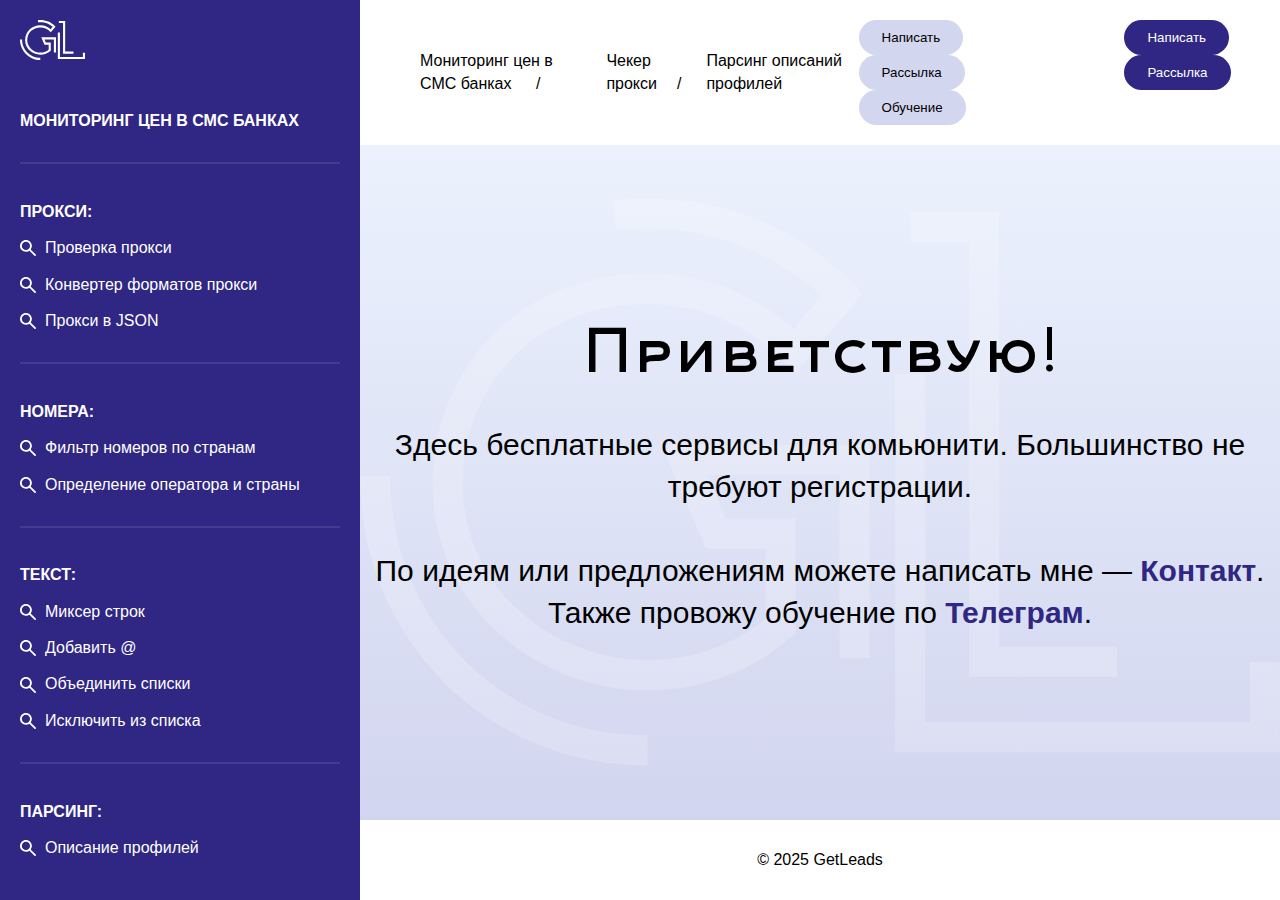
==== commit c642350e: "Add files via upload" ====
--- a/index.html
+++ b/index.html
@@ -1,1553 +1,152 @@
 <!DOCTYPE html>
-
-<html class="no-js" lang="zxx">
+<html lang="ru">
   <head>
-    <meta name="robots" content="index, follow" />
-    <script src="main_scripts.js"></script>
-    <meta charset="utf-8" />
-    <meta content="ie=edge" http-equiv="x-ua-compatible" />
-    <title>
-      LegalityPro Advocates - Experts en droit des entreprises pour un soutien
-      juridique fiable
-    </title>
-
-    <meta content="" name="description" />
-    <meta content="" name="keywords" />
-    <meta content="INDEX,FOLLOW" name="robots" />
-    <!-- Mobile Specific Metas -->
-    <meta
-      content="width=device-width, initial-scale=1, shrink-to-fit=no"
-      name="viewport"
-    />
-    <!-- Favicons - Place favicon.ico in the root directory -->
-    <meta content="#ffffff" name="msapplication-TileColor" />
-    <meta
-      content="assets/img/favicons/ms-icon-144x144.png"
-      name="msapplication-TileImage"
-    />
-    <meta content="#ffffff" name="theme-color" />
-    <!--==============================
-	  Google Fonts
-	============================== -->
-    <link href="https://fonts.googleapis.com" rel="preconnect" />
-    <link crossorigin="" href="https://fonts.gstatic.com" rel="preconnect" />
-    <link
-      href="https://fonts.googleapis.com/css2?family=Akshar:wght@300..700&amp;family=DM+Sans:ital,opsz,wght@0,9..40,100..1000;1,9..40,100..1000&amp;family=Shadows+Into+Light+Two&amp;display=swap"
-      rel="stylesheet"
-    />
-    <!--==============================
-	    All CSS File
-	============================== -->
-    <!-- Bootstrap -->
-    <link href="assets/css/bootstrap.min.css" rel="stylesheet" />
-    <!-- Fontawesome Icon -->
-    <link href="assets/css/fontawesome.min.css" rel="stylesheet" />
-    <!-- Magnific Popup -->
-    <link href="assets/css/magnific-popup.min.css" rel="stylesheet" />
-    <!-- Swiper Js -->
-    <link href="assets/css/swiper-bundle.min.css" rel="stylesheet" />
-    <!-- Theme Custom CSS -->
-    <link href="assets/css/style.css" rel="stylesheet" />
-    <link href="favicon.ico" rel="icon" />
-    <!-- SEO Metatags -->
+    <meta charset="UTF-8" />
+    <meta name="viewport" content="width=device-width, initial-scale=1.0" />
     <meta
       name="description"
-      content="LegalityPro Advocates offre un soutien juridique complet aux entreprises en Suisse. Contactez-nous pour des conseils juridiques fiables et professionnels."
+      content="Бесплатные сервисы для комьюнити, включая проверку прокси, фильтрацию номеров и многое другое."
     />
     <meta
       name="keywords"
-      content="avocat d'entreprise, conseiller juridique, droit des sociétés, litiges commerciaux, contrats, propriété intellectuelle, droit du travail, fiscalité, conformité réglementaire, entreprise en Suisse"
+      content="сервисы, прокси, фильтрация номеров, миксер строк, обучение"
     />
-    <meta
-      property="og:title"
-      content="LegalityPro Advocates - Experts en droit des entreprises pour un soutien juridique fiable"
-    />
-    <meta
-      property="og:description"
-      content="LegalityPro Advocates offre un soutien juridique complet aux entreprises en Suisse. Contactez-nous pour des conseils juridiques fiables et professionnels."
-    />
-    <meta property="og:image" content="https://example.com/og_image.png" />
-    <meta name="twitter:card" content="summary_large_image" />
-    <meta
-      name="twitter:title"
-      content="LegalityPro Advocates - Experts en droit des entreprises pour un soutien juridique fiable"
-    />
-    <meta
-      name="twitter:description"
-      content="LegalityPro Advocates offre un soutien juridique complet aux entreprises en Suisse. Contactez-nous pour des conseils juridiques fiables et professionnels."
-    />
-    <meta name="twitter:image" content="https://example.com/og_image.png" />
+    <meta name="robots" content="index, follow" />
+    <title>Бесплатные сервисы для комьюнити | GetLeads</title>
+    <link rel="stylesheet" href="./css/reset.css" />
+    <link rel="stylesheet" href="./css/fonts.css" />
+    <link rel="stylesheet" href="./css/style.css" />
+    <link rel="canonical" href="https://www.getleads.com/" />
   </head>
   <body>
-    <!--[if lte IE 9]>
-      <p class="browserupgrade">
-        You are using an <strong>outdated</strong> browser. Please
-        <a href="https://browsehappy.com/">upgrade your browser</a> to improve
-        your experience and security.
-      </p>
-    <![endif]-->
-    <!--********************************
-   		Code Start From Here 
-	******************************** -->
-    <!--==============================
-     Preloader
-  ==============================-->
-    <div class="preloader">
-      <button class="th-btn preloaderCls">Cancel Preloader</button>
-      <div class="preloader-inner">
-        <div class="loader">
-          <span></span>
-          <span></span>
-          <span></span>
-          <span></span>
-          <span></span>
-          <span></span>
-        </div>
+    <aside class="sidebar">
+      <div class="sidebar__logo">
+        <img src="./img/logo.svg" alt="Логотип GetLeads" />
       </div>
-    </div>
-    <!--==============================
-Product Lightbox
-==============================-->
-    <div class="white-popup mfp-hide" id="QuickView">
-      <div class="container bg-white rounded-10">
-        <div class="row gx-60">
-          <div class="col-lg-6">
-            <div class="product-big-img">
-              <div class="img">
-                <img alt="" src="assets/img/product/product_details_1_1.jpg" />
-              </div>
+      <nav class="sidebar__menu">
+        <ul class="menu">
+          <li class="menu__title">Мониторинг цен в СМС банках</li>
+          <svg
+            width="320"
+            height="2"
+            viewBox="0 0 320 2"
+            fill="none"
+            xmlns="http://www.w3.org/2000/svg"
+          >
+            <path opacity="0.2" d="M0 1H320" stroke="white" />
+          </svg>
+          <li class="menu__item-title">Прокси:</li>
+          <ul class="menu__list">
+            <li class="menu__item menu__item--search">
+              <a href="#">Проверка прокси</a>
+            </li>
+            <li class="menu__item menu__item--search">
+              <a href="#">Конвертер форматов прокси</a>
+            </li>
+            <li class="menu__item menu__item--search">
+              <a href="#">Прокси в JSON</a>
+            </li>
+          </ul>
+          <svg
+            width="320"
+            height="2"
+            viewBox="0 0 320 2"
+            fill="none"
+            xmlns="http://www.w3.org/2000/svg"
+          >
+            <path opacity="0.2" d="M0 1H320" stroke="white" />
+          </svg>
+          <li class="menu__item-title">Номера:</li>
+          <ul class="menu__list">
+            <li class="menu__item menu__item--search">
+              <a href="#">Фильтр номеров по странам</a>
+            </li>
+            <li class="menu__item menu__item--search">
+              <a href="#">Определение оператора и страны</a>
+            </li>
+          </ul>
+          <svg
+            width="320"
+            height="2"
+            viewBox="0 0 320 2"
+            fill="none"
+            xmlns="http://www.w3.org/2000/svg"
+          >
+            <path opacity="0.2" d="M0 1H320" stroke="white" />
+          </svg>
+          <li class="menu__item-title">Текст:</li>
+          <ul class="menu__list">
+            <li class="menu__item menu__item--search">
+              <a href="#">Миксер строк</a>
+            </li>
+            <li class="menu__item menu__item--search">
+              <a href="#">Добавить @</a>
+            </li>
+            <li class="menu__item menu__item--search">
+              <a href="#">Объединить списки</a>
+            </li>
+            <li class="menu__item menu__item--search">
+              <a href="#">Исключить из списка</a>
+            </li>
+          </ul>
+          <svg
+            width="320"
+            height="2"
+            viewBox="0 0 320 2"
+            fill="none"
+            xmlns="http://www.w3.org/2000/svg"
+          >
+            <path opacity="0.2" d="M0 1H320" stroke="white" />
+          </svg>
+          <li class="menu__item-title">Парсинг:</li>
+          <ul class="menu__list">
+            <li class="menu__item menu__item--search">
+              <a href="#">Описание профилей</a>
+            </li>
+          </ul>
+        </ul>
+      </nav>
+    </aside>
+    <div class="content__wrapper">
+      <header class="header">
+        <div class="header__container">
+          <nav class="breadcrumbs">
+            <ul class="breadcrumbs__list">
+              <li class="breadcrumbs__item">
+                <a href="#">Мониторинг цен в СМС банках</a>
+              </li>
+              <li class="breadcrumbs__item"><a href="#">Чекер прокси</a></li>
+              <li class="breadcrumbs__item">
+                <a href="#">Парсинг описаний профилей</a>
+              </li>
+            </ul>
+          </nav>
+          <div class="header__btns-container">
+            <div class="header__tags">
+              <button class="header__tags-button">Написать</button>
+              <button class="header__tags-button">Рассылка</button>
+              <button class="header__tags-button">Обучение</button>
             </div>
-          </div>
-          <div class="col-lg-6 align-self-center">
-            <div class="product-about">
-              <p class="price">$120.85<del>$150.99</del></p>
-              <h2 class="product-title">Bosco Apple Fruit</h2>
-              <div class="product-rating">
-                <div
-                  aria-label="Rated 5.00 out of 5"
-                  class="star-rating"
-                  role="img"
-                >
-                  <span style="width: 100%"
-                    >Rated <strong class="rating">5.00</strong> out of 5 based
-                    on <span class="rating">1</span> customer rating</span
-                  >
-                </div>
-                <a class="woocommerce-review-link" href="shop-details.html"
-                  >(<span class="count">4</span> customer reviews)</a
-                >
-              </div>
-              <p class="text">
-                Prepare to embark on a sensory journey with the Bosco Apple, a
-                fruit that transcends the ordinary and promises an unparalleled
-                taste experience. These apples are nothing short of nature’s
-                masterpiece, celebrated for their distinctive blend of flavors
-                and their captivating visual allure.
-              </p>
-              <div class="mt-2 link-inherit">
-                <p>
-                  <strong class="text-title me-3">Availability:</strong>
-                  <span class="stock in-stock"
-                    ><i class="far fa-check-square me-2 ms-1"></i>In Stock</span
-                  >
-                </p>
-              </div>
-              <div class="actions">
-                <div class="quantity">
-                  <input
-                    class="qty-input"
-                    max="100"
-                    min="1"
-                    name="quantity"
-                    step="1"
-                    title="Qty"
-                    type="number"
-                    value="1"
-                  />
-                  <button class="quantity-plus qty-btn">
-                    <i class="far fa-chevron-up"></i>
-                  </button>
-                  <button class="quantity-minus qty-btn">
-                    <i class="far fa-chevron-down"></i>
-                  </button>
-                </div>
-                <button class="th-btn">Add to Cart</button>
-                <a class="icon-btn" href="wishlist.html"
-                  ><i class="far fa-heart"></i
-                ></a>
-              </div>
-              <div class="product_meta">
-                <span class="sku_wrapper"
-                  >SKU: <span class="sku">Bosco-Apple-Fruit</span></span
-                >
-                <span class="posted_in"
-                  >Category: <a href="shop.html">Fresh Fruits</a></span
-                >
-                <span
-                  >Tags: <a href="shop.html">Fruits</a
-                  ><a href="shop.html">Organic</a></span
-                >
-              </div>
+            <div class="hedaer__btns">
+              <button class="hedaer__btns-btn">Написать</button>
+              <button class="hedaer__btns-btn">Рассылка</button>
             </div>
           </div>
         </div>
-        <button class="mfp-close" title="Close (Esc)" type="button">×</button>
-      </div>
+      </header>
+      <main class="main">
+        <div class="main__container">
+          <h2 class="main__title">Приветствую!</h2>
+          <p class="main__text">
+            Здесь бесплатные сервисы для комьюнити. Большинство не требуют
+            регистрации. <br /><br />
+            По идеям или предложениям можете написать мне —
+            <a href="#">Контакт</a>. Также провожу обучение по
+            <a href="#">Телеграм</a>.
+          </p>
+        </div>
+      </main>
+      <footer class="footer">© 2025 GetLeads</footer>
     </div>
-    <!--==============================
-    Sidemenu
-============================== -->
-    <div class="sidemenu-wrapper sidemenu-cart d-none d-lg-block">
-      <div class="sidemenu-content">
-        <button class="closeButton sideMenuCls">
-          <i class="far fa-times"></i>
-        </button>
-        <div class="widget woocommerce widget_shopping_cart">
-          <h3 class="widget_title">Shopping cart</h3>
-          <div class="widget_shopping_cart_content">
-            <ul class="woocommerce-mini-cart cart_list product_list_widget">
-              <li class="woocommerce-mini-cart-item mini_cart_item">
-                <a class="remove remove_from_cart_button" href="#"
-                  ><i class="far fa-times"></i
-                ></a>
-                <a href="#"
-                  ><img
-                    alt=""
-                    src="assets/img/product/product_thumb_1_1.jpg"
-                  />Bosco Apple Fruit</a
-                >
-                <span class="quantity"
-                  >1 ×
-                  <span class="woocommerce-Price-amount amount">
-                    <span class="woocommerce-Price-currencySymbol">$</span
-                    >940.00</span
-                  >
-                </span>
-              </li>
-              <li class="woocommerce-mini-cart-item mini_cart_item">
-                <a class="remove remove_from_cart_button" href="#"
-                  ><i class="far fa-times"></i
-                ></a>
-                <a href="#"
-                  ><img
-                    alt=""
-                    src="assets/img/product/product_thumb_1_2.jpg"
-                  />Green Cauliflower</a
-                >
-                <span class="quantity"
-                  >1 ×
-                  <span class="woocommerce-Price-amount amount">
-                    <span class="woocommerce-Price-currencySymbol">$</span
-                    >899.00</span
-                  >
-                </span>
-              </li>
-              <li class="woocommerce-mini-cart-item mini_cart_item">
-                <a class="remove remove_from_cart_button" href="#"
-                  ><i class="far fa-times"></i
-                ></a>
-                <a href="#"
-                  ><img
-                    alt=""
-                    src="assets/img/product/product_thumb_1_3.jpg"
-                  />Mandarin orange</a
-                >
-                <span class="quantity"
-                  >1 ×
-                  <span class="woocommerce-Price-amount amount">
-                    <span class="woocommerce-Price-currencySymbol">$</span
-                    >756.00</span
-                  >
-                </span>
-              </li>
-              <li class="woocommerce-mini-cart-item mini_cart_item">
-                <a class="remove remove_from_cart_button" href="#"
-                  ><i class="far fa-times"></i
-                ></a>
-                <a href="#"
-                  ><img
-                    alt=""
-                    src="assets/img/product/product_thumb_1_4.jpg"
-                  />Shallot Red onion</a
-                >
-                <span class="quantity"
-                  >1 ×
-                  <span class="woocommerce-Price-amount amount">
-                    <span class="woocommerce-Price-currencySymbol">$</span
-                    >723.00</span
-                  >
-                </span>
-              </li>
-              <li class="woocommerce-mini-cart-item mini_cart_item">
-                <a class="remove remove_from_cart_button" href="#"
-                  ><i class="far fa-times"></i
-                ></a>
-                <a href="#"
-                  ><img
-                    alt=""
-                    src="assets/img/product/product_thumb_1_5.jpg"
-                  />Sour Red Cherry</a
-                >
-                <span class="quantity"
-                  >1 ×
-                  <span class="woocommerce-Price-amount amount">
-                    <span class="woocommerce-Price-currencySymbol">$</span
-                    >1080.00</span
-                  >
-                </span>
-              </li>
-            </ul>
-            <p class="woocommerce-mini-cart__total total">
-              <strong>Subtotal:</strong>
-              <span class="woocommerce-Price-amount amount">
-                <span class="woocommerce-Price-currencySymbol">$</span
-                >4398.00</span
-              >
-            </p>
-            <p class="woocommerce-mini-cart__buttons buttons">
-              <a class="th-btn wc-forward" href="cart.html">View cart</a>
-              <a class="th-btn checkout wc-forward" href="checkout.html"
-                >Checkout</a
-              >
-            </p>
-          </div>
-        </div>
-      </div>
-    </div>
-    <div class="popup-search-box d-none d-lg-block">
-      <button class="searchClose"><i class="fal fa-times"></i></button>
-      <form action="#">
-        <input placeholder="What are you looking for?" type="text" />
-        <button type="submit"><i class="fal fa-search"></i></button>
-      </form>
-    </div>
-    <!--==============================
-    Mobile Menu
-  ============================== -->
-    <div class="th-menu-wrapper">
-      <div class="th-menu-area text-center">
-        <button class="th-menu-toggle"><i class="fal fa-times"></i></button>
-        <div class="mobile-logo">
-          <a href="home-organic-farm.html"
-            >LegalityPro Advocates</a>
-        </div>
-        <div class="th-mobile-menu">
-          <ul>
-            <li class="menu-item-has-children">
-              <a href="/index.html">Home</a>
-            </li>
-            <li><a href="/about.html">About Us</a></li>
-            <li class="menu-item-has-children">
-              <a href="/services.html">Our Service</a>
-            </li>
-            <li>
-              <a href="/contact.html">Contact Us</a>
-            </li>
-          </ul>
-        </div>
-      </div>
-    </div>
-    <!--==============================
-	Header Area
-==============================-->
-    <header class="th-header header-layout1">
-      <div class="sticky-wrapper">
-        <!-- Main Menu Area -->
-        <div class="menu-area">
-          <div class="container">
-            <div class="row align-items-center justify-content-between">
-              <div class="col-auto">
-                <div class="header-logo" style="font-size: 28px;
-                font-weight: 800;">
-                  <a href="home-organic-farm.html"
-                    >LegalityPro Advocates</a>
-                </div>
-              </div>
-              <div class="col-auto">
-                <nav class="main-menu d-none d-lg-inline-block">
-                  <ul>
-                    <li class="menu-item-has-children">
-                      <a href="/index.html">Home</a>
-                    </li>
-                    <li><a href="/about.html">About Us</a></li>
-                    <li class="menu-item-has-children">
-                      <a href="/services.html">Our Services</a>
-                    </li>
-                    <li>
-                      <a href="contact.html">Contact Us</a>
-                    </li>
-                  </ul>
-                </nav>
-                <button class="th-menu-toggle d-block d-lg-none" type="button">
-                  <i class="far fa-bars"></i>
-                </button>
-              </div>
-            </div>
-          </div>
-        </div>
-      </div>
-    </header>
-    <!--==============================
-Hero Area
-==============================-->
-    <div
-      class="th-hero-wrapper hero-1"
-      data-bg-src="assets/img/hero/hero_bg_1_2.jpg"
-      id="hero"
-    >
-      <div
-        class="th-slider"
-        data-slider-options='{"effect":"fade"}'
-        id="heroSlide1"
-      >
-        <div class="swiper-wrapper">
-          <div class="swiper-slide">
-            <div class="hero-inner">
-              <div class="container">
-                <div class="hero-style1">
-                  <span
-                    class="sub-title"
-                    data-ani="slideinup"
-                    data-ani-delay="0.2s"
-                    ><img
-                      alt=""
-                      src="assets/img/theme-img/title_icon.svg"
-                    />Votre partenaire de confiance en support juridique pour entreprises en Suisse </span>
-                  <h1 class="hero-title">
-                    <span
-                      class="title1"
-                      data-ani="slideinup"
-                      data-ani-delay="0.4s"
-                    >
-                      <img
-                        alt=""
-                        class="title-img"
-                        src="assets/img/hero/hero_title_shape.svg"
-                      />
-                      Bienvenue chez LegalityPro Advocates
-                  </h1>
-                  <p class="text-title"
-                  data-ani="slideinup"
-                  data-ani-delay="0.6s">
-                    Bienvenue sur le site de LegalityPro Advocates, le leader suisse en offrant une assistance juridique complète aux entreprises. Nous comprenons les défis uniques auxquels vous faites face dans le monde des affaires et nous nous engageons à vous fournir des solutions adaptées et efficaces. Explorez notre site pour découvrir comment nous pouvons aider votre entreprise à prospérer tout en assurant sa conformité avec les lois suisses.
-                  </p>
-                </div>
-              </div>
-              <div
-                class="hero-img"
-                data-ani="slideinright"
-                data-ani-delay="0.5s"
-              >
-                <img alt="" src="assets/img/hero/hero_1_1.png" />
-              </div>
-              <div
-                class="hero-shape1"
-                data-ani="slideinup"
-                data-ani-delay="0.5s"
-              >
-                <img alt="" src="assets/img/hero/hero_shape_1_1.png" />
-              </div>
-              <div
-                class="hero-shape2"
-                data-ani="slideindown"
-                data-ani-delay="0.6s"
-              >
-                <img alt="" src="assets/img/hero/hero_shape_1_2.png" />
-              </div>
-              <div
-                class="hero-shape3"
-                data-ani="slideinleft"
-                data-ani-delay="0.7s"
-              >
-                <img alt="" src="assets/img/hero/hero_shape_1_3.png" />
-              </div>
-            </div>
-          </div>
-        </div>
-      </div>
-      <div class="hero-shape4">
-        <img alt="" class="svg-img" src="assets/img/hero/hero_shape_1_4.svg" />
-      </div>
-    </div>
-    <!--======== / Hero Section ========-->
-    <!--==============================
-    About Area  
-    ==============================-->
-    <div class="overflow-hidden space" id="about-sec">
-      <div class="container">
-        <div class="row align-items-center">
-          <div class="col-xl-6 mb-30 mb-xl-0">
-            <div class="img-box1">
-              <div class="img1">
-                <img alt="" src="assets/img/normal/about_1_1.jpg" />
-              </div>
-              <div class="img2">
-                <img alt="" src="assets/img/normal/about_1_2.jpg" />
-              </div>
-            </div>
-          </div>
-          <div class="col-xl-6">
-            <div class="ps-xxl-5 ps-xl-2 ms-xl-1 text-center text-xl-start">
-              <div class="title-area mb-32">
-                <span class="sub-title"
-                  ><img alt="" src="assets/img/theme-img/title_icon.svg" />Un pilier de l'excellence juridique en Suisse</span
-                >
-                <h2 class="sec-title">Découvrez LegalityPro Advocates  </h2>
-                <p class="sec-text">
-                  Chez LegalityPro Advocates, notre mission est de fournir des services juridiques de qualité supérieure aux entreprises de toutes tailles. Forts de nombreuses années d'expérience, nos avocats spécialisés offrent des conseils personnalisés pour répondre à vos besoins spécifiques. Reconnu pour notre intégrité et notre professionnalisme, nous nous efforçons de créer des partenariats durables avec nos clients et de les aider à naviguer dans le paysage juridique suisse avec confiance.
-                </p>
-              </div>
-            </div>
-          </div>
-        </div>
-      </div>
-    </div>
-    <!--==============================
-    Our Services
-    ==============================-->
-    <section
-    class="bg-top-center space-top"
-    data-bg-src="assets/img/bg/deal_bg_1.jpg"
-    >
-    <div class="container">
-      <div class="title-area text-center">
-        <h2 class="sec-title text-white">Nos prestations</h2>
-      </div>
-      <div class="row gy-40 justify-content-center">
-        <div class="col-xl-4 col-md-6">
-          <div class="th-product product-deal">
-            <div class="product-img">
-              <img alt="" src="assets/img/product/deal_card_1.jpg" />
-              <div class="actions">
-                <a class="icon-btn popup-content" href="#QuickView"
-                  ><i class="far fa-eye"></i
-                ></a>
-                <a class="icon-btn" href="cart.html"
-                  ><i class="far fa-cart-plus"></i
-                ></a>
-                <a class="icon-btn" href="wishlist.html"
-                  ><i class="far fa-heart"></i
-                ></a>
-              </div>
-            </div>
-            <div class="product-content">
-              <span class="sub-title" style="margin-bottom: -5px; font-size: 24px;">Solutions sur mesure pour vos défis commerciaux</span>
-              <h3 class="product-title">Conseil en droit commercial
-              </h3>
-              <p class="description">Notre équipe d'experts propose des conseils juridiques spécialisés pour toutes les facettes du droit commercial en Suisse. En tant qu'entreprise soucieuse de prospérité, vous pouvez compter sur nous pour vous aider à structurer vos transactions commerciales, négocier des contrats, et anticiper les défis économiques et juridiques. Nous vous accompagnons pour minimiser les risques et maximiser les opportunités de croissance.
-              </p>
-            </div>
-          </div>
-        </div>
-        <div class="col-xl-4 col-md-6">
-          <div class="th-product product-deal">
-            <div class="product-img">
-              <img alt="" src="assets/img/product/deal_card_1.jpg" />
-              <div class="actions">
-                <a class="icon-btn popup-content" href="#QuickView"
-                  ><i class="far fa-eye"></i
-                ></a>
-                <a class="icon-btn" href="cart.html"
-                  ><i class="far fa-cart-plus"></i
-                ></a>
-                <a class="icon-btn" href="wishlist.html"
-                  ><i class="far fa-heart"></i
-                ></a>
-              </div>
-            </div>
-            <div class="product-content">
-              <span class="sub-title" style="margin-bottom: -5px; font-size: 24px;">Assurez la conformité de votre entreprise avec les lois suisses</span>
-              <h3 class="product-title">Conformité réglementaire
-              </h3>
-              <p class="description">La conformité réglementaire en Suisse est critique pour le bon fonctionnement de toute entreprise. À LegalityPro Advocates, nous assurons que votre entreprise respecte toutes les obligations juridiques et réglementaires. Nos services comprennent la révision et la mise à jour de vos politiques internes, ainsi que la réalisation d'audits de conformité pour éviter les amendes coûteuses et protéger votre réputation.</p>
-            </div>
-          </div>
-        </div>
-        <div class="col-xl-4 col-md-6">
-          <div class="th-product product-deal">
-            <div class="product-img">
-              <img alt="" src="assets/img/product/deal_card_1.jpg" />
-              <div class="actions">
-                <a class="icon-btn popup-content" href="#QuickView"
-                  ><i class="far fa-eye"></i
-                ></a>
-                <a class="icon-btn" href="cart.html"
-                  ><i class="far fa-cart-plus"></i
-                ></a>
-                <a class="icon-btn" href="wishlist.html"
-                  ><i class="far fa-heart"></i
-                ></a>
-              </div>
-            </div>
-            <div class="product-content">
-              <span class="sub-title" style="margin-bottom: -5px; font-size: 24px;">Résolvez vos conflits efficacement et rapidement</span>
-              <h3 class="product-title">Arbitrage et médiation
-              </h3>
-              <p class="description">
-                Lorsque des conflits surgissent, l'arbitrage et la médiation peuvent être des alternatives aux procès longs et coûteux. Nos avocats expériementés sont disponibles pour faciliter des solutions amiables efficaces et rapides, préservant ainsi vos relations d'affaires. Nos techniques efficaces en résolution des conflits permettent de parvenir à des résultats impartiaux et satisfaisants pour toutes les parties.
-              </p>
-            </div>
-          </div>
-        </div>
-        <div class="col-xl-4 col-md-6">
-          <div class="th-product product-deal">
-            <div class="product-img">
-              <img alt="" src="assets/img/product/deal_card_1.jpg" />
-              <div class="actions">
-                <a class="icon-btn popup-content" href="#QuickView"
-                  ><i class="far fa-eye"></i
-                ></a>
-                <a class="icon-btn" href="cart.html"
-                  ><i class="far fa-cart-plus"></i
-                ></a>
-                <a class="icon-btn" href="wishlist.html"
-                  ><i class="far fa-heart"></i
-                ></a>
-              </div>
-            </div>
-            <div class="product-content">
-              <span class="sub-title" style="margin-bottom: -5px; font-size: 24px;">Protégez vos intérêts et ceux de vos employés</span>
-              <h3 class="product-title">Droit du travail et des affaires</h3>
-              <p class="description">
-                La législation du travail en Suisse est complexe et en constante évolution. LegalityPro Advocates offre une expertise approfondie en droit du travail et des affaires pour assurer la protection des droits de votre entreprise et de vos employés. Nous vous conseillons sur les contrats de travail, les problématiques de licenciement, et la gestion des relations employeur-employé pour maintenir un environnement de travail harmonieux
-              </p>
-            </div>
-          </div>
-        </div>
-        <div class="col-xl-4 col-md-6">
-          <div class="th-product product-deal">
-            <div class="product-img">
-              <img alt="" src="assets/img/product/deal_card_1.jpg" />
-              <div class="actions">
-                <a class="icon-btn popup-content" href="#QuickView"
-                  ><i class="far fa-eye"></i
-                ></a>
-                <a class="icon-btn" href="cart.html"
-                  ><i class="far fa-cart-plus"></i
-                ></a>
-                <a class="icon-btn" href="wishlist.html"
-                  ><i class="far fa-heart"></i
-                ></a>
-              </div>
-            </div>
-            <div class="product-content">
-              <span class="sub-title" style="margin-bottom: -5px; font-size: 24px;">Protégez vos innovations et vos créations</span>
-              <h3 class="product-title">Propriété intellectuelle</h3>
-              <p class="description">
-                Dans un monde d'affaires de plus en plus concurrentiel, la protection de la propriété intellectuelle est cruciale. À LegalityPro Advocates, nous offrons des services complets pour protéger vos marques, brevets, et droits d'auteur, garantissant ainsi que vos innovations restent votre propriété unique. Nous vous accompagnons dans le processus d'enregistrement et vous conseillons en cas de litige relatif à la propriété intellectuelle.
-              </p>
-            </div>
-          </div>
-        </div>
-        <div class="col-xl-4 col-md-6">
-          <div class="th-product product-deal">
-            <div class="product-img">
-              <img alt="" src="assets/img/product/deal_card_1.jpg" />
-              <div class="actions">
-                <a class="icon-btn popup-content" href="#QuickView"
-                  ><i class="far fa-eye"></i
-                ></a>
-                <a class="icon-btn" href="cart.html"
-                  ><i class="far fa-cart-plus"></i
-                ></a>
-                <a class="icon-btn" href="wishlist.html"
-                  ><i class="far fa-heart"></i
-                ></a>
-              </div>
-            </div>
-            <div class="product-content">
-              <span class="sub-title" style="margin-bottom: -5px; font-size: 24px;">Optimisez votre performance financière avec nos experts</span>
-              <h3 class="product-title">Fiscalité et planification financière</h3>
-              <p class="description">
-                Notre équipe de conseillers fiscaux de LegalityPro Advocates propose une planification fiscale stratégique pour réduire la charge fiscale de votre entreprise et améliorer sa performance globale. Nous analysons votre situation financière actuelle, élaborons des stratégies d'optimisation fiscale, et vous fournissons des conseils sur la restructuration d'entreprise et les investissements internationaux.
-              </p>
-            </div>
-          </div>
-        </div>
-      </div>
-    </div>
-    </section>
-    <!--==============================
-    Company History  
-    ==============================-->
-    <div class="overflow-hidden space" style="padding-top: 250px;">
-      <div class="container">
-        <div class="row">
-          <div class="col-xl-6 text-center text-xl-start">
-            <div class="title-area">
-              <span class="sub-title"><img alt="" src="assets/img/theme-img/title_icon.svg">Un parcours d'excellence juridique et de dévouement</span>
-              <h2 class="sec-title">
-                Notre historique
-              </h2>
-              
-            </div>
-          </div>
-        </div>
-        <div class="text-center text-xl-start">
-          <div class="choose-feature-area">
-            <div class="row">
-              <div class="col-xl-7">
-                <div class="choose-feature-wrap" style="grid-template-columns: 1fr;">
-                  <p class="description">Fondée il y a plusieurs décennies, LegalityPro Advocates a grandi pour devenir une institution respectée dans le domaine juridique suisse. Depuis nos débuts modestes, nous avons élargi notre expertise et nos services pour répondre aux besoins variés de nos clients en constante évolution. À chaque étape de notre chemin, notre engagement envers l'excellence et la satisfaction client a été au cœur de notre succès.
-                  </p>
-                </div>
-              </div>
-              <div class="col-xl-5 d-none d-xl-block">
-                <div class="img-box2-wrap">
-                  <div class="img-box2">
-                    <div class="img1" style="height: 500px">
-                      <img alt="" src="assets/img/normal/why_1_1.png" style="height: 500px">
-                    </div>
-                    <div class="img2">
-                      <img alt="" src="assets/img/normal/why_1_2.png">
-                    </div>
-                  </div>
-                </div>
-              </div>
-            </div>
-          </div>
-        </div>
-      </div>
-    </div>
-
-    <!--==============================
-    Our Services
-    ==============================-->
-    <section class="bg-smoke2 space" id="shop-sec">
-      <div class="shape-mockup" data-left="0" data-top="0"></div>
-      <div class="shape-mockup" data-bottom="0" data-right="0"></div>
-      <div class="container text-center">
-        <div class="title-area text-center">
-          <span class="sub-title"
-            ><img alt="" src="assets/img/theme-img/title_icon.svg" />Nos prestations</span
-          >
-          <h2 class="sec-title">Nos prestations</h2>
-        </div>
-        <div class="row gy-4 filter-active">
-          <div class="col-xl-3 col-lg-4 col-sm-6 filter-item cat3">
-            <div class="th-product product-grid">
-              <div class="product-img">
-                <img alt="" src="assets/img/product/product_1_1.jpg" />
-                <div class="actions">
-                  <a class="icon-btn popup-content" href="#QuickView"
-                    ><i class="far fa-eye"></i
-                  ></a>
-                  <a class="icon-btn" href="cart.html"
-                    ><i class="far fa-cart-plus"></i
-                  ></a>
-                  <a class="icon-btn" href="wishlist.html"
-                    ><i class="far fa-heart"></i
-                  ></a>
-                </div>
-              </div>
-              <div class="product-content">
-                <h3 class="product-title">
-                  <a>
-                    Assistance Juridique Complète
-                  </a>
-                </h3>
-                <p class="service-details" href="shop-details.html"
-                  >Notre service d'Assistance Juridique Complète offre un support complet aux entreprises en Suisse, couvrant tous les aspects juridiques, depuis la rédaction de contrats jusqu'à la représentation en justice.
-                </p>
-                <p>
-                  <strong>Conseils juridiques personnalisés, rédaction de documents légaux, représentation devant les tribunaux.</strong>
-                </p>
-                <span class="price" style="color:var(--theme-color2);"><strong>A partir de CHF 500 par heure</strong></span>
-              </div>
-            </div>
-          </div>
-          <div class="col-xl-3 col-lg-4 col-sm-6 filter-item cat3">
-            <div class="th-product product-grid">
-              <div class="product-img">
-                <img alt="" src="assets/img/product/product_1_1.jpg" />
-                <div class="actions">
-                  <a class="icon-btn popup-content" href="#QuickView"
-                    ><i class="far fa-eye"></i
-                  ></a>
-                  <a class="icon-btn" href="cart.html"
-                    ><i class="far fa-cart-plus"></i
-                  ></a>
-                  <a class="icon-btn" href="wishlist.html"
-                    ><i class="far fa-heart"></i
-                  ></a>
-                </div>
-              </div>
-              <div class="product-content">
-                <h3 class="product-title">
-                  <a>
-                    Audit de Conformité Légale
-                  </a>
-                </h3>
-                <p class="service-details" href="shop-details.html"
-                  >
-                  Avec notre Audit de Conformité Légale, nous passons en revue la conformité de votre entreprise aux lois suisses, identifiant les risques potentiels et proposant des solutions pour y remédier.
-                </p>
-                <p>
-                  <strong>
-                    Analyse approfondie de la conformité, rapport détaillé des non-conformités, recommandations personnalisées.
-                  </strong>
-                </p>
-                <span class="price" style="color:var(--theme-color2);"><strong>A partir de CHF 1,500 pour l'audit complet.</strong></span>
-              </div>
-            </div>
-          </div>
-          <div class="col-xl-3 col-lg-4 col-sm-6 filter-item cat3">
-            <div class="th-product product-grid">
-              <div class="product-img">
-                <img alt="" src="assets/img/product/product_1_1.jpg" />
-                <div class="actions">
-                  <a class="icon-btn popup-content" href="#QuickView"
-                    ><i class="far fa-eye"></i
-                  ></a>
-                  <a class="icon-btn" href="cart.html"
-                    ><i class="far fa-cart-plus"></i
-                  ></a>
-                  <a class="icon-btn" href="wishlist.html"
-                    ><i class="far fa-heart"></i
-                  ></a>
-                </div>
-              </div>
-              <div class="product-content">
-                <h3 class="product-title">
-                  <a>
-                    Formation Juridique sur Mesure
-                  </a>
-                </h3>
-                <p class="service-details" href="shop-details.html"
-                  >
-                  Nos formations juridiques sur mesure sont conçues pour répondre aux besoins spécifiques de votre entreprise en matière de formation juridique, couvrant des sujets tels que la protection des données, la propriété intellectuelle, etc.
-                </p>
-                <p>
-                  <strong>
-                    Sessions interactives, supports de formation personnalisés, certifications en fin de formation.
-                  </strong>
-                </p>
-                <span class="price" style="color:var(--theme-color2);"><strong>A partir de CHF 2,000 par session de formation.</strong></span>
-              </div>
-            </div>
-          </div>
-          <div class="col-xl-3 col-lg-4 col-sm-6 filter-item cat3">
-            <div class="th-product product-grid">
-              <div class="product-img">
-                <img alt="" src="assets/img/product/product_1_1.jpg" />
-                <div class="actions">
-                  <a class="icon-btn popup-content" href="#QuickView"
-                    ><i class="far fa-eye"></i
-                  ></a>
-                  <a class="icon-btn" href="cart.html"
-                    ><i class="far fa-cart-plus"></i
-                  ></a>
-                  <a class="icon-btn" href="wishlist.html"
-                    ><i class="far fa-heart"></i
-                  ></a>
-                </div>
-              </div>
-              <div class="product-content">
-                <h3 class="product-title">
-                  <a>
-                    Gestion des Litiges
-                  </a>
-                </h3>
-                <p class="service-details" href="shop-details.html"
-                  >
-                  Notre service de Gestion des Litiges propose une assistance professionnelle pour résoudre les litiges commerciaux de manière efficace, que ce soit par la négociation, la médiation ou le contentieux.
-                </p>
-                <p>
-                  <strong>
-                    Évaluation des litiges, stratégies de résolution, représentation devant les instances judiciaires.
-                  </strong>
-                </p>
-                <span class="price" style="color:var(--theme-color2);"><strong>A partir de CHF 3,000 par cas.</strong></span>
-              </div>
-            </div>
-          </div>
-          <div class="col-xl-3 col-lg-4 col-sm-6 filter-item cat3">
-            <div class="th-product product-grid">
-              <div class="product-img">
-                <img alt="" src="assets/img/product/product_1_1.jpg" />
-                <div class="actions">
-                  <a class="icon-btn popup-content" href="#QuickView"
-                    ><i class="far fa-eye"></i
-                  ></a>
-                  <a class="icon-btn" href="cart.html"
-                    ><i class="far fa-cart-plus"></i
-                  ></a>
-                  <a class="icon-btn" href="wishlist.html"
-                    ><i class="far fa-heart"></i
-                  ></a>
-                </div>
-              </div>
-              <div class="product-content">
-                <h3 class="product-title">
-                  <a>
-                    Contrats sur Mesure
-                  </a>
-                </h3>
-                <p class="service-details" href="shop-details.html"
-                  >
-                  Nous rédigeons des Contrats sur Mesure adaptés aux besoins spécifiques de votre entreprise, garantissant la clarté des termes et la protection de vos intérêts juridiques.
-                </p>
-                <p>
-                  <strong>
-                    Consultation initiale, rédaction personnalisée, révision et mise à jour des contrats existants.
-                  </strong>
-                </p>
-                <span class="price" style="color:var(--theme-color2);"><strong>A partir de CHF 800 par contrat rédigé.</strong></span>
-              </div>
-            </div>
-          </div>
-          <div class="col-xl-3 col-lg-4 col-sm-6 filter-item cat3">
-            <div class="th-product product-grid">
-              <div class="product-img">
-                <img alt="" src="assets/img/product/product_1_1.jpg" />
-                <div class="actions">
-                  <a class="icon-btn popup-content" href="#QuickView"
-                    ><i class="far fa-eye"></i
-                  ></a>
-                  <a class="icon-btn" href="cart.html"
-                    ><i class="far fa-cart-plus"></i
-                  ></a>
-                  <a class="icon-btn" href="wishlist.html"
-                    ><i class="far fa-heart"></i
-                  ></a>
-                </div>
-              </div>
-              <div class="product-content">
-                <h3 class="product-title">
-                  <a>
-                    Conseils en Propriété Intellectuelle
-                  </a>
-                </h3>
-                <p class="service-details" href="shop-details.html"
-                  >
-                  Nos experts en propriété intellectuelle fournissent des conseils stratégiques pour protéger et valoriser vos actifs immatériels, tels que les marques, brevets et droits d'auteur.
-                </p>
-                <p>
-                  <strong>
-                    Audit de propriété intellectuelle, dépôt de marques et brevets, surveillance des droits.
-                  </strong>
-                </p>
-                <span class="price" style="color:var(--theme-color2);"><strong>A partir de CHF 1,200 pour l'audit initial.</strong></span>
-              </div>
-            </div>
-          </div>
-          <div class="col-xl-3 col-lg-4 col-sm-6 filter-item cat3">
-            <div class="th-product product-grid">
-              <div class="product-img">
-                <img alt="" src="assets/img/product/product_1_1.jpg" />
-                <div class="actions">
-                  <a class="icon-btn popup-content" href="#QuickView"
-                    ><i class="far fa-eye"></i
-                  ></a>
-                  <a class="icon-btn" href="cart.html"
-                    ><i class="far fa-cart-plus"></i
-                  ></a>
-                  <a class="icon-btn" href="wishlist.html"
-                    ><i class="far fa-heart"></i
-                  ></a>
-                </div>
-              </div>
-              <div class="product-content">
-                <h3 class="product-title">
-                  <a>
-                    Veille Juridique Personnalisée
-                  </a>
-                </h3>
-                <p class="service-details" href="shop-details.html"
-                  >
-                  Notre service de Veille Juridique Personnalisée surveille en permanence les évolutions législatives pertinentes pour votre entreprise en Suisse, vous tenant informé des changements et des impacts potentiels.
-                </p>
-                <p>
-                  <strong>
-                    Surveillance continue, rapports mensuels, recommandations d'actions préventives.
-                  </strong>
-                </p>
-                <span class="price" style="color:var(--theme-color2);"><strong>A partir de CHF 500 par mois.</strong></span>
-              </div>
-            </div>
-          </div>
-          <div class="col-xl-3 col-lg-4 col-sm-6 filter-item cat3">
-            <div class="th-product product-grid">
-              <div class="product-img">
-                <img alt="" src="assets/img/product/product_1_1.jpg" />
-                <div class="actions">
-                  <a class="icon-btn popup-content" href="#QuickView"
-                    ><i class="far fa-eye"></i
-                  ></a>
-                  <a class="icon-btn" href="cart.html"
-                    ><i class="far fa-cart-plus"></i
-                  ></a>
-                  <a class="icon-btn" href="wishlist.html"
-                    ><i class="far fa-heart"></i
-                  ></a>
-                </div>
-              </div>
-              <div class="product-content">
-                <h3 class="product-title">
-                  <a>
-                    Assistance en Droit du Travail
-                  </a>
-                </h3>
-                <p class="service-details" href="shop-details.html"
-                  >
-                  Nos avocats spécialisés en droit du travail offrent une assistance complète aux entreprises, couvrant la rédaction de contrats de travail, la résolution de conflits et la représentation devant les autorités compétentes.
-                </p>
-                <p>
-                  <strong>
-                    Revue des contrats de travail, conseils en matière de licenciement, défense en cas de litiges.
-                  </strong>
-                </p>
-                <span class="price" style="color:var(--theme-color2);"><strong>A partir de CHF 600 par consultation.</strong></span>
-              </div>
-            </div>
-          </div>
-          <div class="col-xl-3 col-lg-4 col-sm-6 filter-item cat3">
-            <div class="th-product product-grid">
-              <div class="product-img">
-                <img alt="" src="assets/img/product/product_1_1.jpg" />
-                <div class="actions">
-                  <a class="icon-btn popup-content" href="#QuickView"
-                    ><i class="far fa-eye"></i
-                  ></a>
-                  <a class="icon-btn" href="cart.html"
-                    ><i class="far fa-cart-plus"></i
-                  ></a>
-                  <a class="icon-btn" href="wishlist.html"
-                    ><i class="far fa-heart"></i
-                  ></a>
-                </div>
-              </div>
-              <div class="product-content">
-                <h3 class="product-title">
-                  <a>
-                    Optimisation Fiscale des Entreprises
-                  </a>
-                </h3>
-                <p class="service-details" href="shop-details.html"
-                  >
-                  Notre service d'Optimisation Fiscale des Entreprises vise à maximiser l'efficacité fiscale de votre entreprise en conformité avec la législation suisse, réduisant ainsi votre charge fiscale de manière légale.
-                </p>
-                <p>
-                  <strong>
-                    Analyse fiscale approfondie, recommandations d'optimisation, suivi des obligations fiscales.
-                  </strong>
-                </p>
-                <span class="price" style="color:var(--theme-color2);"><strong>A partir de CHF 2,500 pour l'analyse fiscale complète.</strong></span>
-              </div>
-            </div>
-          </div>
-          <div class="col-xl-3 col-lg-4 col-sm-6 filter-item cat3">
-            <div class="th-product product-grid">
-              <div class="product-img">
-                <img alt="" src="assets/img/product/product_1_1.jpg" />
-                <div class="actions">
-                  <a class="icon-btn popup-content" href="#QuickView"
-                    ><i class="far fa-eye"></i
-                  ></a>
-                  <a class="icon-btn" href="cart.html"
-                    ><i class="far fa-cart-plus"></i
-                  ></a>
-                  <a class="icon-btn" href="wishlist.html"
-                    ><i class="far fa-heart"></i
-                  ></a>
-                </div>
-              </div>
-              <div class="product-content">
-                <h3 class="product-title">
-                  <a>
-                    Médiation d'Entreprise
-                  </a>
-                </h3>
-                <p class="service-details" href="shop-details.html"
-                  >
-                  Notre service de Médiation d'Entreprise propose des solutions amiables pour résoudre les conflits internes ou externes à votre entreprise, favorisant la collaboration et préservant les relations d'affaires.
-                </p>
-                <p>
-                  <strong>
-                    Séances de médiation confidentielles, accord de règlement négocié, suivi post-médiation.
-                  </strong>
-                </p>
-                <span class="price" style="color:var(--theme-color2);"><strong>A partir de CHF 1,200 par séance de médiation.</strong></span>
-              </div>
-            </div>
-          </div>
-        </div>
-      </div>
-    </section>
-    <!--==============================
-    Team Area  
-    ==============================-->
-    <section class="space">
-      <div class="container z-index-common">
-        <div class="row justify-content-center">
-          <div class="col-xl-6 col-lg-7 col-md-8">
-            <div class="title-area text-center">
-              <span class="sub-title"
-                ><img alt="" src="assets/img/theme-img/title_icon.svg" />Équipe Membres</span
-              >
-              <h2 class="sec-title">Nous avons une équipe formidable là pour vous aider !</h2>
-            </div>
-          </div>
-        </div>
-        <div class="row gy-40 justify-content-center">
-          <!-- Single Item -->
-          <div class="col-xl-4 col-md-6">
-            <div class="th-team team-card">
-              <div class="img-wrap">
-                <div
-                  class="shape"
-                  data-mask-src="assets/img/bg/team_card_bg.png"
-                ></div>
-                <div class="team-img">
-                  <img alt="" src="assets/img/team/team_1_1.jpg" />
-                </div>
-              </div>
-              <div class="box-content">
-                <span class="team-desig">Avocate en droit des affaires</span>
-                <h3 class="box-title">
-                  Sophie Dubois
-                </h3>
-                <blockquote>
-                  "Apporter des solutions juridiques adaptées pour soutenir la croissance des entreprises."
-                </blockquote>
-              </div>
-            </div>
-          </div>
-          <!-- Single Item -->
-          <div class="col-xl-4 col-md-6">
-            <div class="th-team team-card">
-              <div class="img-wrap">
-                <div
-                  class="shape"
-                  data-mask-src="assets/img/bg/team_card_bg.png"
-                ></div>
-                <div class="team-img">
-                  <img alt="" src="assets/img/team/team_1_1.jpg" />
-                </div>
-              </div>
-              <div class="box-content">
-                <span class="team-desig">Spécialiste en droit du travail</span>
-                <h3 class="box-title">
-                  Pierre Moreau
-                </h3>
-                <blockquote>
-                  "Protéger les intérêts des entreprises tout en respectant les droits des employés."
-                </blockquote>
-              </div>
-            </div>
-          </div>
-          <!-- Single Item -->
-          <div class="col-xl-4 col-md-6">
-            <div class="th-team team-card">
-              <div class="img-wrap">
-                <div
-                  class="shape"
-                  data-mask-src="assets/img/bg/team_card_bg.png"
-                ></div>
-                <div class="team-img">
-                  <img alt="" src="assets/img/team/team_1_1.jpg" />
-                </div>
-              </div>
-              <div class="box-content">
-                <span class="team-desig">Juriste en droit commercial</span>
-                <h3 class="box-title">
-                  Isabelle Berger
-                </h3>
-                <blockquote>
-                  "Fournir des conseils juridiques précis pour garantir la conformité des activités commerciales."
-                </blockquote>
-              </div>
-            </div>
-          </div>
-          <!-- Single Item -->
-          <div class="col-xl-4 col-md-6">
-            <div class="th-team team-card">
-              <div class="img-wrap">
-                <div
-                  class="shape"
-                  data-mask-src="assets/img/bg/team_card_bg.png"
-                ></div>
-                <div class="team-img">
-                  <img alt="" src="assets/img/team/team_1_1.jpg" />
-                </div>
-              </div>
-              <div class="box-content">
-                <span class="team-desig">Avocat fiscaliste</span>
-                <h3 class="box-title">
-                  Julien Martin
-                </h3>
-                <blockquote>
-                  "Optimiser la gestion fiscale des entreprises en toute conformité avec la législation en vigueur."
-                </blockquote>
-              </div>
-            </div>
-          </div>
-          <!-- Single Item -->
-          <div class="col-xl-4 col-md-6">
-            <div class="th-team team-card">
-              <div class="img-wrap">
-                <div
-                  class="shape"
-                  data-mask-src="assets/img/bg/team_card_bg.png"
-                ></div>
-                <div class="team-img">
-                  <img alt="" src="assets/img/team/team_1_1.jpg" />
-                </div>
-              </div>
-              <div class="box-content">
-                <span class="team-desig">Conseillère en propriété intellectuelle</span>
-                <h3 class="box-title">
-                  Laura Blanc
-                </h3>
-                <blockquote>
-                  "Protéger et valoriser la propriété intellectuelle des entreprises grâce à une expertise juridique pointue."
-                </blockquote>
-              </div>
-            </div>
-          </div>
-        </div>
-      </div>
-    </section>
-    <!--==============================
-Testimonial Area  
-==============================-->
-    <section class="overflow-hidden bg-smoke2" id="testi-sec">
-      <div class="shape-mockup testi-shape1" data-left="0" data-top="0">
-        <img alt="" src="assets/img/normal/testi_shape.png" />
-      </div>
-      <div class="shape-mockup" data-bottom="0" data-right="0">
-        <img alt="" src="assets/img/shape/vector_shape_5.png" />
-      </div>
-      <div class="container">
-        <div class="testi-card-area">
-          <div class="title-area">
-            <span class="sub-title"
-              ><img
-                alt=""
-                src="assets/img/theme-img/title_icon.svg"
-              />Témoignages</span
-            >
-            <h2 class="sec-title">Nos commentaires clients</h2>
-          </div>
-          <div class="testi-card-slide">
-            <div
-              class="swiper th-slider"
-              data-slider-options='{"effect":"slide"}'
-              id="testiSlide1"
-            >
-              <div class="swiper-wrapper">
-                <div class="swiper-slide">
-                  <div class="testi-card">
-                    <p class="testi-card_text">
-                      "Je suis très satisfaite des services de LegalityPro Advocates. Leur équipe compétente a su répondre à toutes mes questions et m'apporter un soutien juridique précieux pour mon projet d'études. Je recommande vivement leurs services pour toute entreprise ayant besoin d'un accompagnement juridique fiable et efficace."
-                    </p>
-                    <div class="testi-card_profile">
-                      <div class="testi-card_avater">
-                        <img
-                          alt=""
-                          src="assets/img/testimonial/testi_1_1.jpg"
-                        />
-                      </div>
-                      <div class="testi-card_content">
-                        <h3 class="testi-card_name">Sophie Dubois (JuristeEnHerbe)</h3>
-                        <span class="testi-card_desig">
-                          Étudiante en droit
-                        </span>
-                      </div>
-                    </div>
-                  </div>
-                </div>
-                <div class="swiper-slide">
-                  <div class="testi-card">
-                    <p class="testi-card_text">
-                      "LegalityPro Advocates a été un partenaire essentiel pour mon entreprise. Leur expertise juridique pointue et leur réactivité ont grandement facilité la gestion de mes affaires. Je me sens en confiance en sachant que je peux compter sur leur soutien solide en cas de besoin. Un grand merci pour leur excellent travail!"
-                    </p>
-                    <div class="testi-card_profile">
-                      <div class="testi-card_avater">
-                        <img
-                          alt=""
-                          src="assets/img/testimonial/testi_1_1.jpg"
-                        />
-                      </div>
-                      <div class="testi-card_content">
-                        <h3 class="testi-card_name">Pierre Morel (BusinessGuardian) </h3>
-                        <span class="testi-card_desig">
-                          Entrepreneur
-                        </span>
-                      </div>
-                    </div>
-                  </div>
-                </div>
-                <div class="swiper-slide">
-                  <div class="testi-card">
-                    <p class="testi-card_text">
-                      "En tant qu'avocate spécialisée, je suis impressionnée par le professionnalisme de LegalityPro Advocates. Leur approche stratégique et leur compréhension approfondie des enjeux juridiques sont remarquables. C'est un plaisir de collaborer avec une équipe aussi compétente et dévouée. Je recommande LegalityPro Advocates sans hésitation."
-                    </p>
-                    <div class="testi-card_profile">
-                      <div class="testi-card_avater">
-                        <img
-                          alt=""
-                          src="assets/img/testimonial/testi_1_1.jpg"
-                        />
-                      </div>
-                      <div class="testi-card_content">
-                        <h3 class="testi-card_name">Isabelle Blanc (LegalEagle) </h3>
-                        <span class="testi-card_desig">
-                          Avocate spécialisée en droit des affaires
-                        </span>
-                      </div>
-                    </div>
-                  </div>
-                </div>
-              </div>
-            </div>
-            <div class="icon-box">
-              <button
-                class="slider-arrow default"
-                data-slider-prev="#testiSlide1"
-              >
-                <i class="far fa-arrow-left"></i>
-              </button>
-              <button
-                class="slider-arrow default"
-                data-slider-next="#testiSlide1"
-              >
-                <i class="far fa-arrow-right"></i>
-              </button>
-            </div>
-          </div>
-        </div>
-      </div>
-    </section>
-    <!--==============================
-    Our Vision  
-    ==============================-->
-    <div class="overflow-hidden space" id="about-sec">
-      <div class="container">
-        <div class="row align-items-center">
-          <div class="col-xl-6 mb-30 mb-xl-0">
-            <div class="img-box1">
-              <div class="img1">
-                <img alt="" src="assets/img/normal/about_1_1.jpg">
-              </div>
-              <div class="img2">
-                <img alt="" src="assets/img/normal/about_1_2.jpg">
-              </div>
-            </div>
-          </div>
-          <div class="col-xl-6">
-            <div class="ps-xxl-5 ps-xl-2 ms-xl-1 text-center text-xl-start">
-              <div class="title-area mb-32">
-                <span class="sub-title"><img alt="" src="assets/img/theme-img/title_icon.svg">Vers un paysage juridique plus clair et accessible</span>
-                <h2 class="sec-title">Vision d'avenir</h2>
-                <p class="sec-text">
-                  Notre vision est de devenir le partenaire privilégié pour chaque entreprise en Suisse, en rendant les services juridiques plus accessibles et compréhensibles. Nous nous efforçons de simplifier le jargon juridique pour nos clients et de leur fournir des solutions pragmatiques et rentables, tout en maintenant notre position d'avant-garde dans l'adoption de technologies et de pratiques innovantes dans le secteur de l'assistance juridique.
-                </p>
-              </div>
-            </div>
-          </div>
-        </div>
-      </div>
-    </div>
-    <!--==============================
-    Contact Area   
-    ==============================-->
-    <div class="space-bottom">
-      <div class="container">
-        <form
-          action="mail.php"
-          class="contact-form input-smoke ajax-contact"
-          method="POST"
-        >
-          <h2 class="sec-title">Contactez-nous pour nos services</h2>
-          <div class="row">
-            <div class="form-group col-md-6">
-              <input
-                class="form-control"
-                id="name"
-                name="name"
-                placeholder="Votre nom"
-                type="text"
-              />
-              <i class="fal fa-user"></i>
-            </div>
-            <div class="form-group col-md-6">
-              <input
-                class="form-control"
-                id="email"
-                name="email"
-                placeholder="Adresse email"
-                type="email"
-              />
-              <i class="fal fa-envelope"></i>
-            </div>
-            <div class="form-group col-md-6" style="width: 100%;">
-              <input
-                class="form-control"
-                id="number"
-                name="number"
-                placeholder="Numéro de téléphone"
-                type="tel"
-              />
-              <i class="fal fa-phone"></i>
-            </div>
-            <div class="form-group col-12">
-              <textarea
-                class="form-control"
-                cols="30"
-                id="message"
-                name="message"
-                placeholder="Votre message"
-                rows="3"
-              ></textarea>
-              <i class="fal fa-pencil"></i>
-            </div>
-            <div class="form-btn col-12">
-              <button class="th-btn btn-fw">
-                Envoyer un message<i class="fas fa-chevrons-right ms-2"></i>
-              </button>
-            </div>
-          </div>
-          <p class="form-messages mb-0 mt-3"></p>
-        </form>
-      </div>
-    </div>
-    <!--==============================
-	Footer Area
-==============================-->
-    <footer
-      class="footer-wrapper footer-layout1"
-      data-bg-src="assets/img/bg/footer_bg_1.jpg"
-    >
-      <div class="widget-area">
-        <div class="container">
-          <div class="row justify-content-between">
-            <div class="col-md-6 col-xl-auto">
-              <div class="widget footer-widget">
-                <div class="th-widget-about">
-                  <div class="about-logo">
-                    <a href="home-organic-farm.html">
-                      LegalityPro Advocates 
-                    </a>
-                  </div>
-                  <p class="about-text">
-                    Bienvenue sur le site de LegalityPro Advocates, le leader suisse en offrant une assistance juridique complète aux entreprises. Nous comprenons les défis uniques auxquels vous faites face dans le monde des affaires et nous nous engageons à vous fournir des solutions adaptées et efficaces. 
-                  </p>
-                </div>
-              </div>
-            </div>
-            <div class="col-md-6 col-xl-auto">
-              <div class="widget widget_nav_menu footer-widget">
-                <h3 class="widget_title">
-                  <img alt="" src="assets/img/theme-img/title_icon.svg" />Droits des utilisateurs
-                </h3>
-                <div class="menu-all-pages-container">
-                  <ul class="menu">
-                    <li><a href="/cookie_policy.html">Cookie Policy</a></li>
-                    <li><a href="/privacy_policy.html">Privac Policy</a></li>
-                    <li><a href="/terms_and_conditions.html">Terms and Conditions</a></li>
-                    <li><a href="/terms_of_service.html">Terms of Service</a></li>
-                  </ul>
-                </div>
-              </div>
-            </div>
-            <div class="col-md-6 col-xl-auto">
-              <div class="widget footer-widget">
-                <h3 class="widget_title">
-                  <img
-                    alt=""
-                    src="assets/img/theme-img/title_icon.svg"
-                  />Contactez-nous
-                </h3>
-                <div class="th-widget-contact">
-                  <div class="info-box">
-                    <div class="info-box_icon">
-                      <i class="fas fa-location-dot"></i>
-                    </div>
-                    <p class="info-box_text">
-                      Switzerland, Geneva, Rue du Rhône 65, 4th floor, Office #402.
-                    </p>
-                  </div>
-                  <div class="info-box">
-                    <div class="info-box_icon">
-                      <i class="fas fa-phone"></i>
-                    </div>
-                    <p class="info-box_text">
-                      <a class="info-box_link" href="tel:+410789779860"
-                        > +41 078 9779860</a
-                      >
-                    </p>
-                  </div>
-                  <div class="info-box">
-                    <div class="info-box_icon">
-                      <i class="fas fa-envelope"></i>
-                    </div>
-                    <p class="info-box_text">
-                      <a class="info-box_link" href="mailto:send@domain.com"
-                        >send@domain.com</a
-                      >
-                    </p>
-                  </div>
-                </div>
-              </div>
-            </div>
-          </div>
-        </div>
-      </div>
-      <div class="copyright-wrap">
-        <div class="container">
-          <div class="row gy-2 align-items-center">
-            <div class="col-md-6">
-              <p class="copyright-text">
-                Copyright <i class="fal fa-copyright"></i> 2025
-                <a href="https://legalitypro_advocates.com">LegalityPro Advocates</a>. All Rights
-                Reserved.
-              </p>
-            </div>
-          </div>
-        </div>
-      </div>
-    </footer>
-    <!--********************************
-			Code End  Here 
-	******************************** -->
-    <!-- Scroll To Top -->
-    <div class="scroll-top">
-      <svg
-        class="progress-circle svg-content"
-        height="100%"
-        viewbox="-1 -1 102 102"
-        width="100%"
-      >
-        <path
-          d="M50,1 a49,49 0 0,1 0,98 a49,49 0 0,1 0,-98"
-          style="
-            transition: stroke-dashoffset 10ms linear 0s;
-            stroke-dasharray: 307.919, 307.919;
-            stroke-dashoffset: 307.919;
-          "
-        ></path>
-      </svg>
-    </div>
-    <!--==============================
-    All Js File
-============================== -->
-    <!-- Jquery -->
-    <script src="assets/js/vendor/jquery-3.6.0.min.js"></script>
-    <!-- Swiper Js -->
-    <script src="assets/js/swiper-bundle.min.js"></script>
-    <!-- Bootstrap -->
-    <script src="assets/js/bootstrap.min.js"></script>
-    <!-- Magnific Popup -->
-    <script src="assets/js/jquery.magnific-popup.min.js"></script>
-    <!-- Counter Up -->
-    <script src="assets/js/jquery.counterup.min.js"></script>
-    <!-- Range Slider -->
-    <script src="assets/js/jquery-ui.min.js"></script>
-    <!-- Isotope Filter -->
-    <script src="assets/js/imagesloaded.pkgd.min.js"></script>
-    <script src="assets/js/isotope.pkgd.min.js"></script>
-    <!-- Main Js File -->
-    <script src="assets/js/main.js"></script>
   </body>
 </html>
--- a/css/fonts.css
+++ b/css/fonts.css
@@ -0,0 +1,28 @@
+@font-face {
+  font-family: "Arkhip";
+  src: local("Arkhip"), url("/fonts/Arkhip.woff2") format("woff2"),
+    url("/fonts/Arkhip.woff") format("woff");
+  font-weight: normal;
+  font-style: normal;
+  font-display: swap;
+}
+
+@font-face {
+  font-family: "Inter 18pt";
+  src: local("Inter 18pt Regular"), local("Inter18pt-Regular"),
+    url("/fonts/Inter18pt-Regular.woff2") format("woff2"),
+    url("/fonts/Inter18pt-Regular.woff") format("woff");
+  font-weight: normal;
+  font-style: normal;
+  font-display: swap;
+}
+
+@font-face {
+  font-family: "Inter 24pt";
+  src: local("Inter 24pt Bold"), local("Inter24pt-Bold"),
+    url("/fonts/Inter24pt-Bold.woff2") format("woff2"),
+    url("/fonts/Inter24pt-Bold.woff") format("woff");
+  font-weight: bold;
+  font-style: normal;
+  font-display: swap;
+}
--- a/css/style.css
+++ b/css/style.css
@@ -0,0 +1,192 @@
+/* ========GLOBAL-STYLES========= */
+:root {
+  --general-text: #000000;
+  --general-text-2: #ffffff;
+  --accent-color: #302683;
+  --transition: all 0.4s;
+}
+
+body {
+  font-family: "Inter", sans-serif;
+  line-height: 1.4;
+  font-size: 16px;
+  font-weight: 400;
+  color: var(--general-text);
+  display: flex;
+  height: 100vh;
+}
+.content__wrapper {
+  overflow: hidden;
+  width: 100%;
+  flex-grow: 1;
+  display: flex;
+  flex-direction: column;
+  margin-left: 360px;
+}
+
+/* ===========SIDEBAR========== */
+
+.sidebar {
+  max-width: 360px;
+  background: var(--accent-color);
+  color: var(--general-text-2);
+  padding: 20px;
+  position: fixed;
+  top: 0;
+  left: 0;
+  bottom: 0;
+}
+.sidebar__logo {
+  margin-bottom: 50px;
+  width: 65px;
+  height: 40px;
+}
+.menu svg {
+  margin: 30px 0;
+}
+.menu__item-title,
+.menu__title {
+  text-transform: uppercase;
+  font-weight: 700;
+}
+.menu__item-title {
+  margin-bottom: 14px;
+}
+.menu__item {
+  transition: var(--transition);
+}
+.menu__item:hover {
+  color: #ffffff63;
+  cursor: pointer;
+}
+.menu__item--search {
+  position: relative;
+  padding-left: 25px;
+  align-items: center;
+  display: flex;
+}
+
+.menu__item--search::before {
+  content: "";
+  position: absolute;
+  background-image: url("../img/search-icon.svg");
+  display: inline-block;
+  background-size: contain;
+  background-repeat: no-repeat;
+  background-position: center;
+  width: 16px;
+  height: 16px;
+  left: 0;
+}
+
+.menu__list {
+  display: flex;
+  flex-direction: column;
+  gap: 14px;
+}
+
+/* ==========HEADER=========== */
+
+.header__container {
+  display: flex;
+  justify-content: space-between;
+  padding: 20px 20px 20px 60px;
+  align-items: center;
+}
+.header__btns-container {
+  display: flex;
+  gap: 60px;
+}
+.breadcrumbs__list {
+  display: flex;
+  gap: 20px;
+}
+.breadcrumbs__item {
+  position: relative;
+}
+.breadcrumbs__item::after {
+  position: relative;
+  content: "/";
+  margin-left: 20px;
+}
+.breadcrumbs__item:last-child::after {
+  content: "";
+}
+.header__tags-button,
+.hedaer__btns-btn {
+  border-radius: 20px;
+  padding: 10px 23px;
+  border: none;
+  transition: var(--transition);
+}
+.header__tags-button {
+  background: #d3d6ef;
+}
+.header__tags-button:hover {
+  background-color: #d3d6ef5e;
+  cursor: pointer;
+}
+.hedaer__btns-btn {
+  background: #302683;
+  color: var(--general-text-2);
+}
+.hedaer__btns-btn:hover {
+  background-color: #302683bf;
+  cursor: pointer;
+}
+
+/* ========== MAIN========== */
+
+.main {
+  background: linear-gradient(180deg, #ebf2fd 0%, #d2d5ef 100%);
+  position: relative;
+  display: flex;
+  align-items: center;
+  justify-content: center;
+  height: 100%;
+}
+
+.main::before {
+  content: "";
+  position: absolute;
+  top: 50%;
+  left: 50%;
+  transform: translate(-50%, -50%);
+  max-width: 1140px;
+  width: 100%;
+  height: 703px;
+  background-image: url("../img/bg-logo.svg");
+  background-size: contain;
+  background-repeat: no-repeat;
+  background-position: center;
+  z-index: 0;
+}
+.main__container {
+  max-width: 956px;
+  z-index: 1;
+}
+.main__title {
+  font-family: "Arkhip", sans-serif;
+  font-size: 60px;
+  line-height: 0.9;
+  text-align: center;
+  margin-bottom: 40px;
+}
+.main__text {
+  font-size: 30px;
+  text-align: center;
+}
+.main__text a {
+  font-weight: 700;
+  color: var(--accent-color);
+}
+.main__text a:hover {
+  cursor: pointer;
+}
+
+/* ===========FOOTER=========== */
+
+.footer {
+  padding: 29px 0;
+  text-align: center;
+}
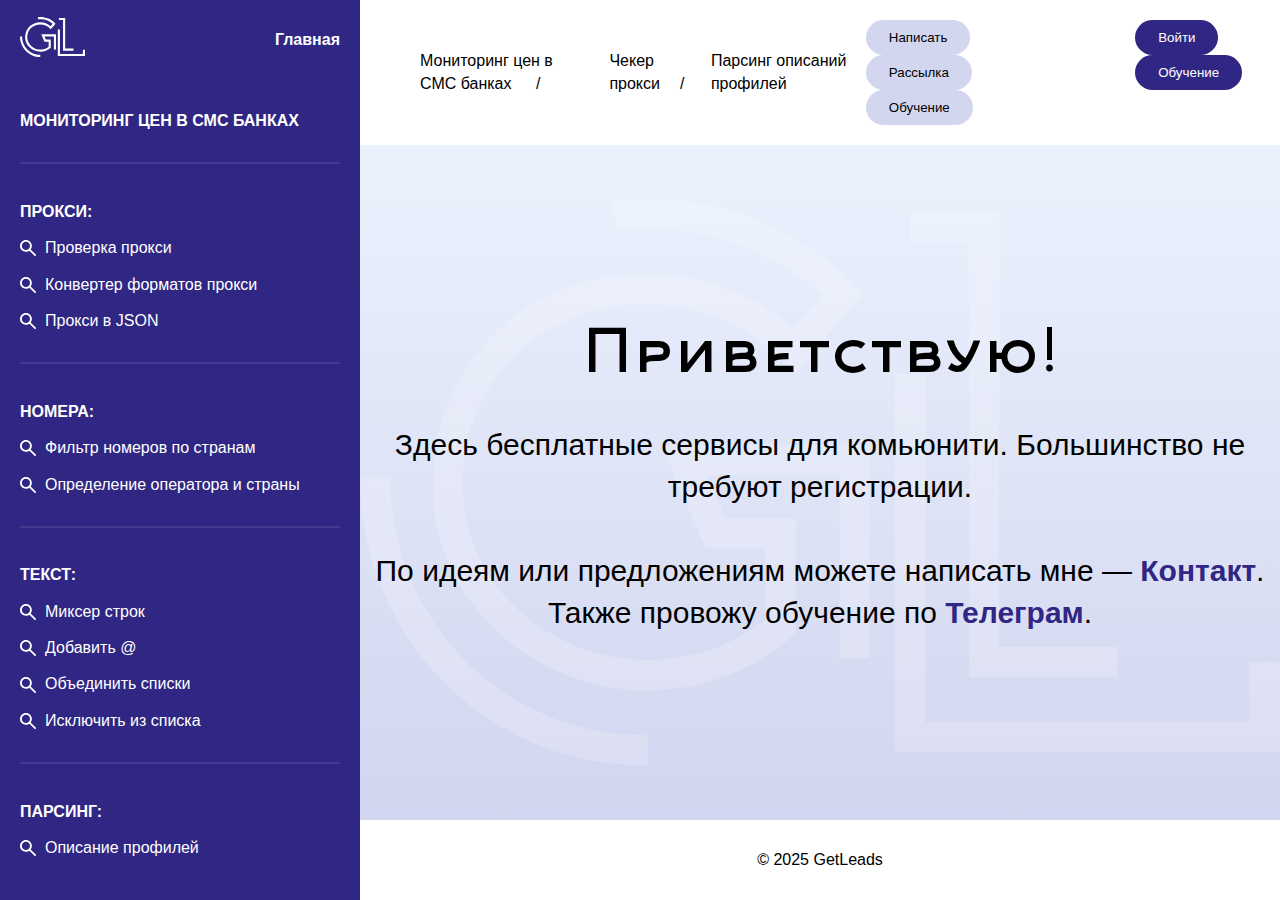
==== commit 47b7a3c7: "Update index.html" ====
--- a/index.html
+++ b/index.html
@@ -21,7 +21,10 @@
   <body>
     <aside class="sidebar">
       <div class="sidebar__logo">
-        <img src="./img/logo.svg" alt="Логотип GetLeads" />
+        <a href="index.html"
+          ><img src="./img/logo.svg" alt="Логотип GetLeads"
+        /></a>
+        <a href="infex.html">Главная</a>
       </div>
       <nav class="sidebar__menu">
         <ul class="menu">
@@ -128,8 +131,8 @@
               <button class="header__tags-button">Обучение</button>
             </div>
             <div class="hedaer__btns">
-              <button class="hedaer__btns-btn">Написать</button>
-              <button class="hedaer__btns-btn">Рассылка</button>
+              <button class="hedaer__btns-btn">Войти</button>
+              <button class="hedaer__btns-btn">Обучение</button>
             </div>
           </div>
         </div>
--- a/css/style.css
+++ b/css/style.css
@@ -40,6 +40,12 @@
   margin-bottom: 50px;
   width: 65px;
   height: 40px;
+
+  display: flex;
+  justify-content: space-between;
+  width: 100%;
+  align-items: center;
+  font-weight: 600;
 }
 .menu svg {
   margin: 30px 0;
